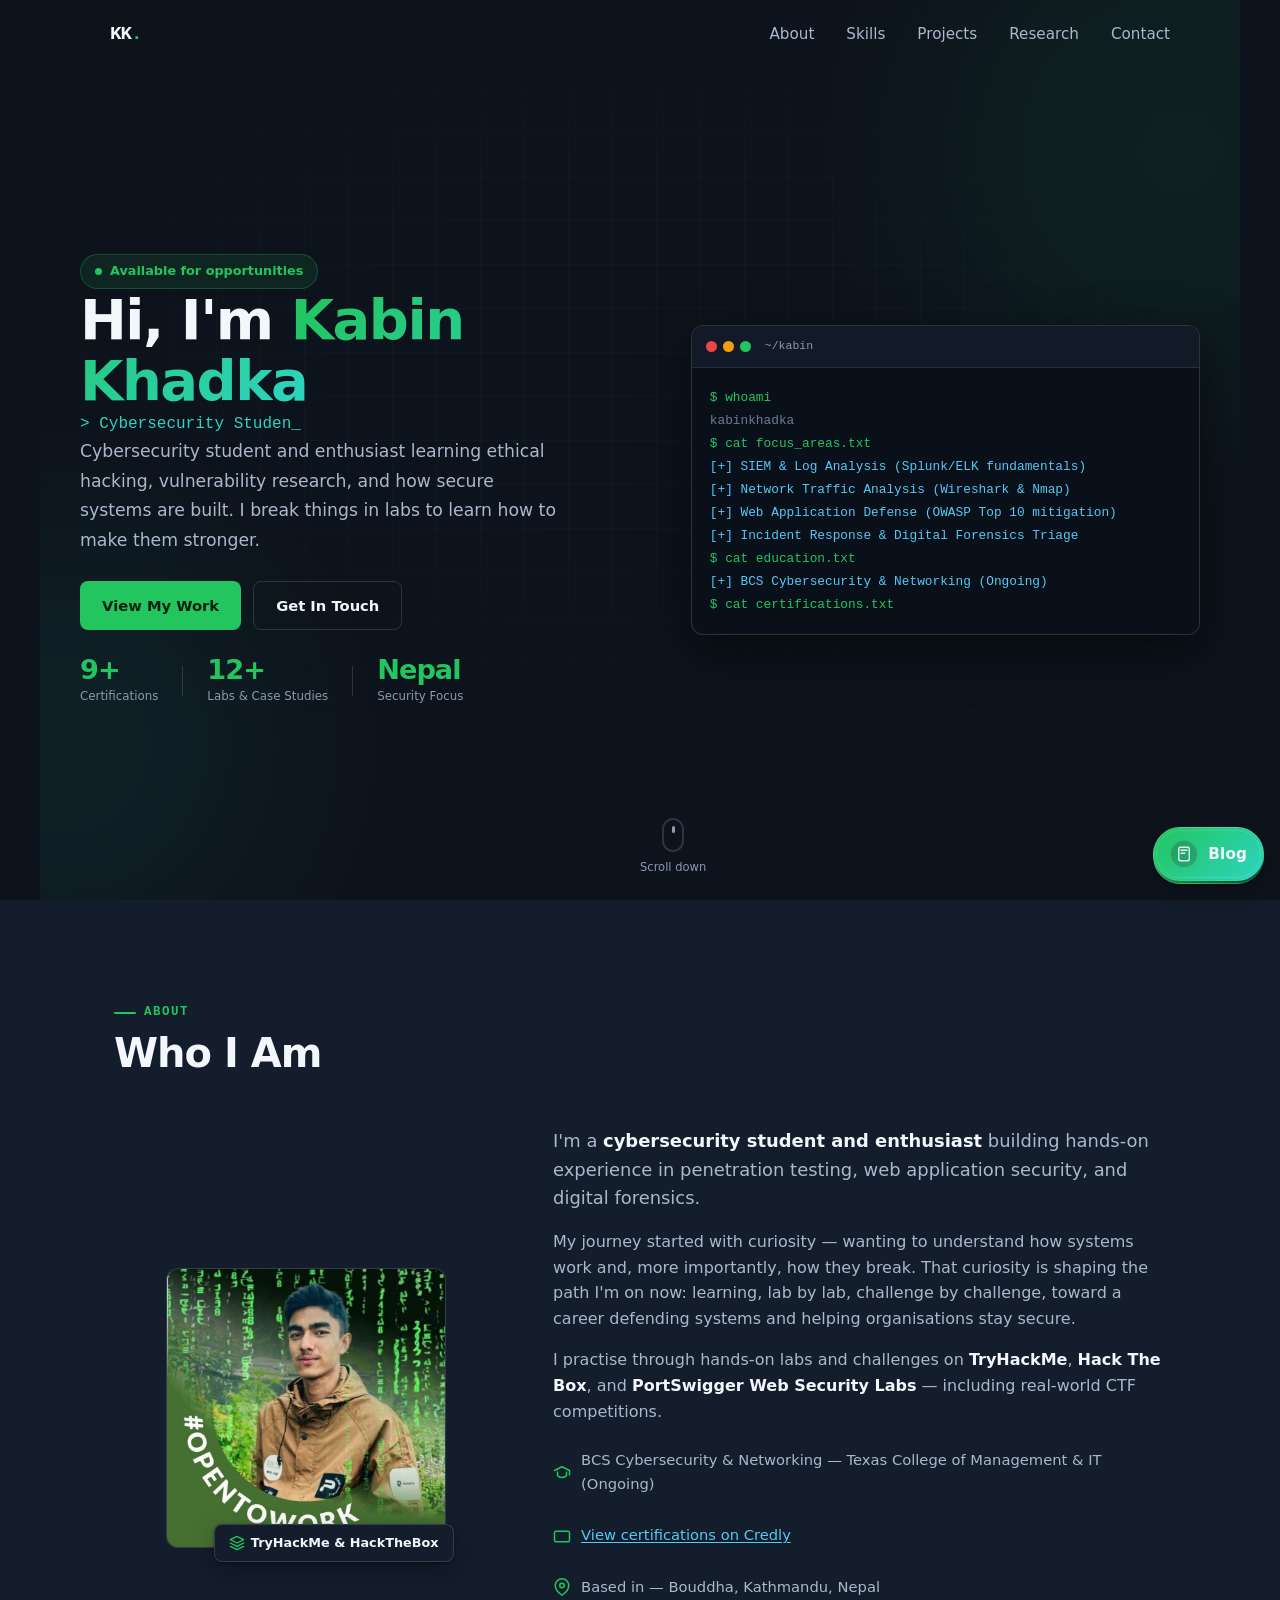
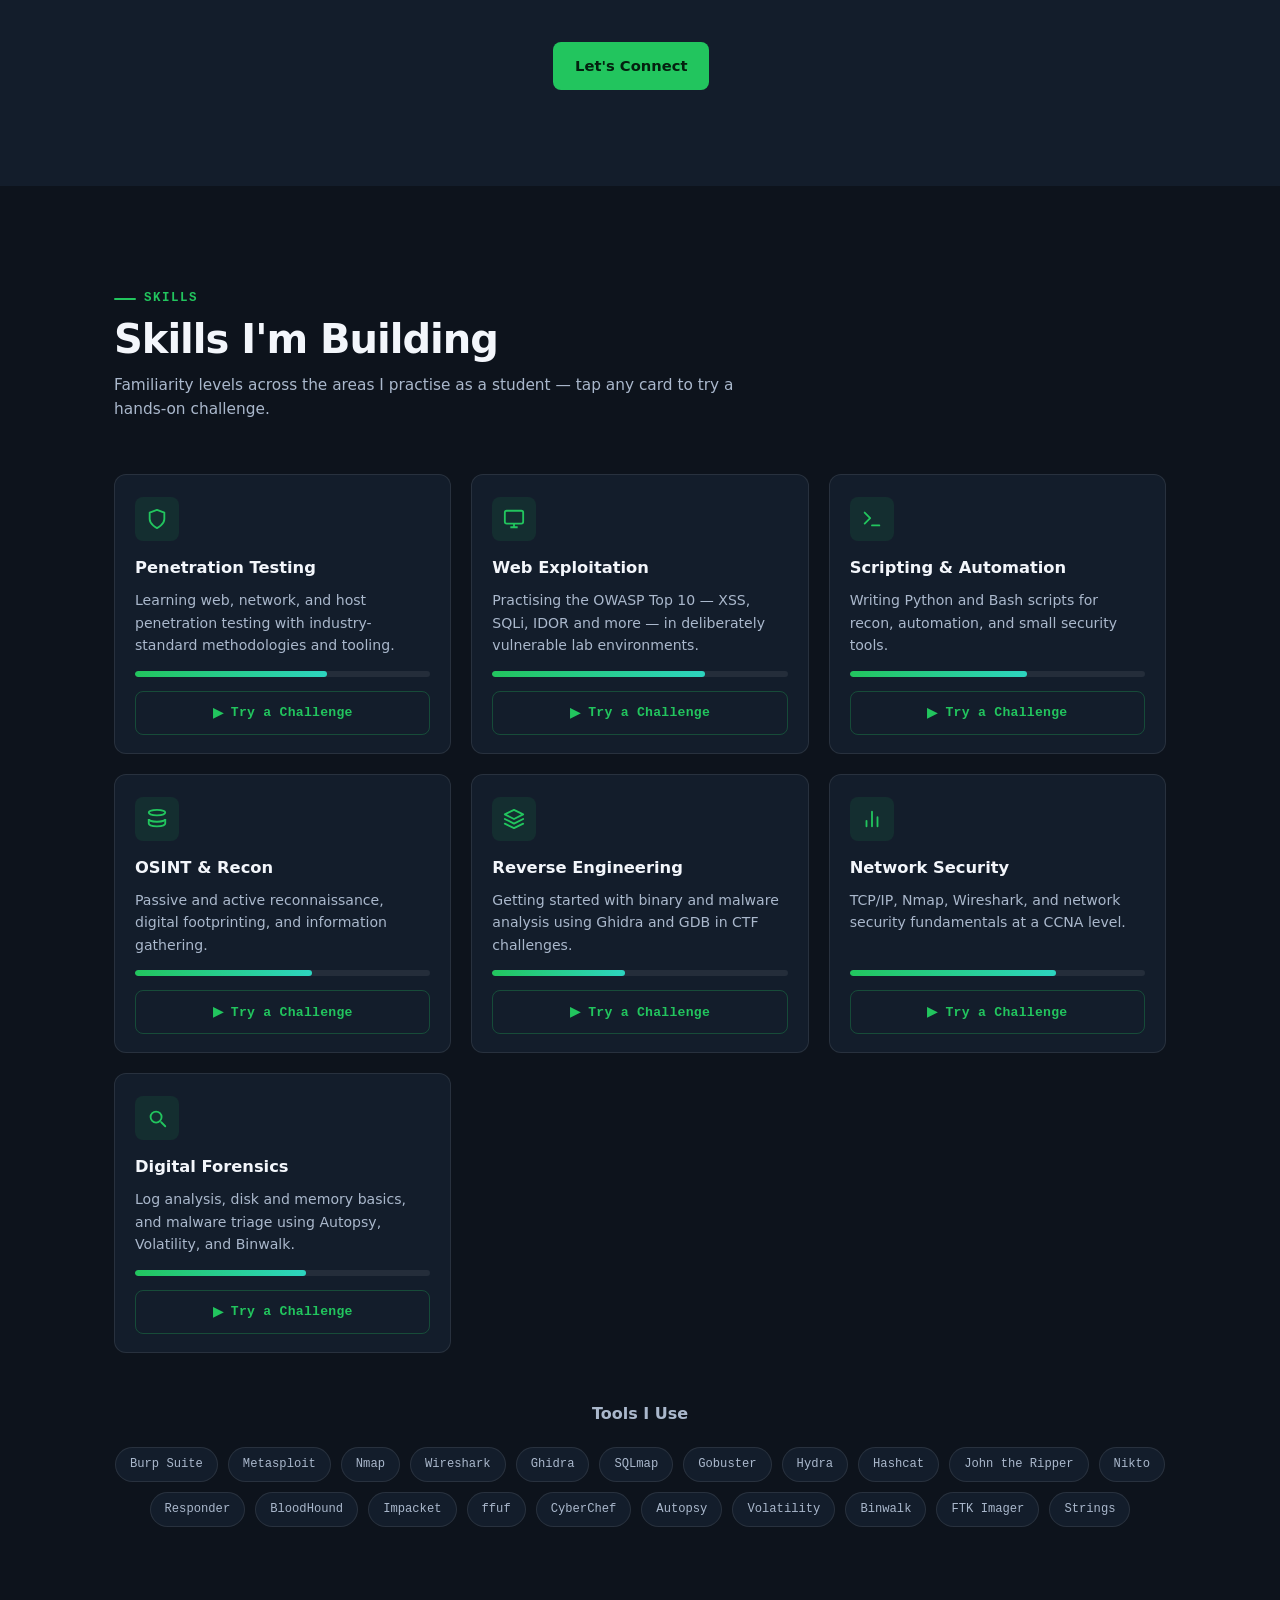
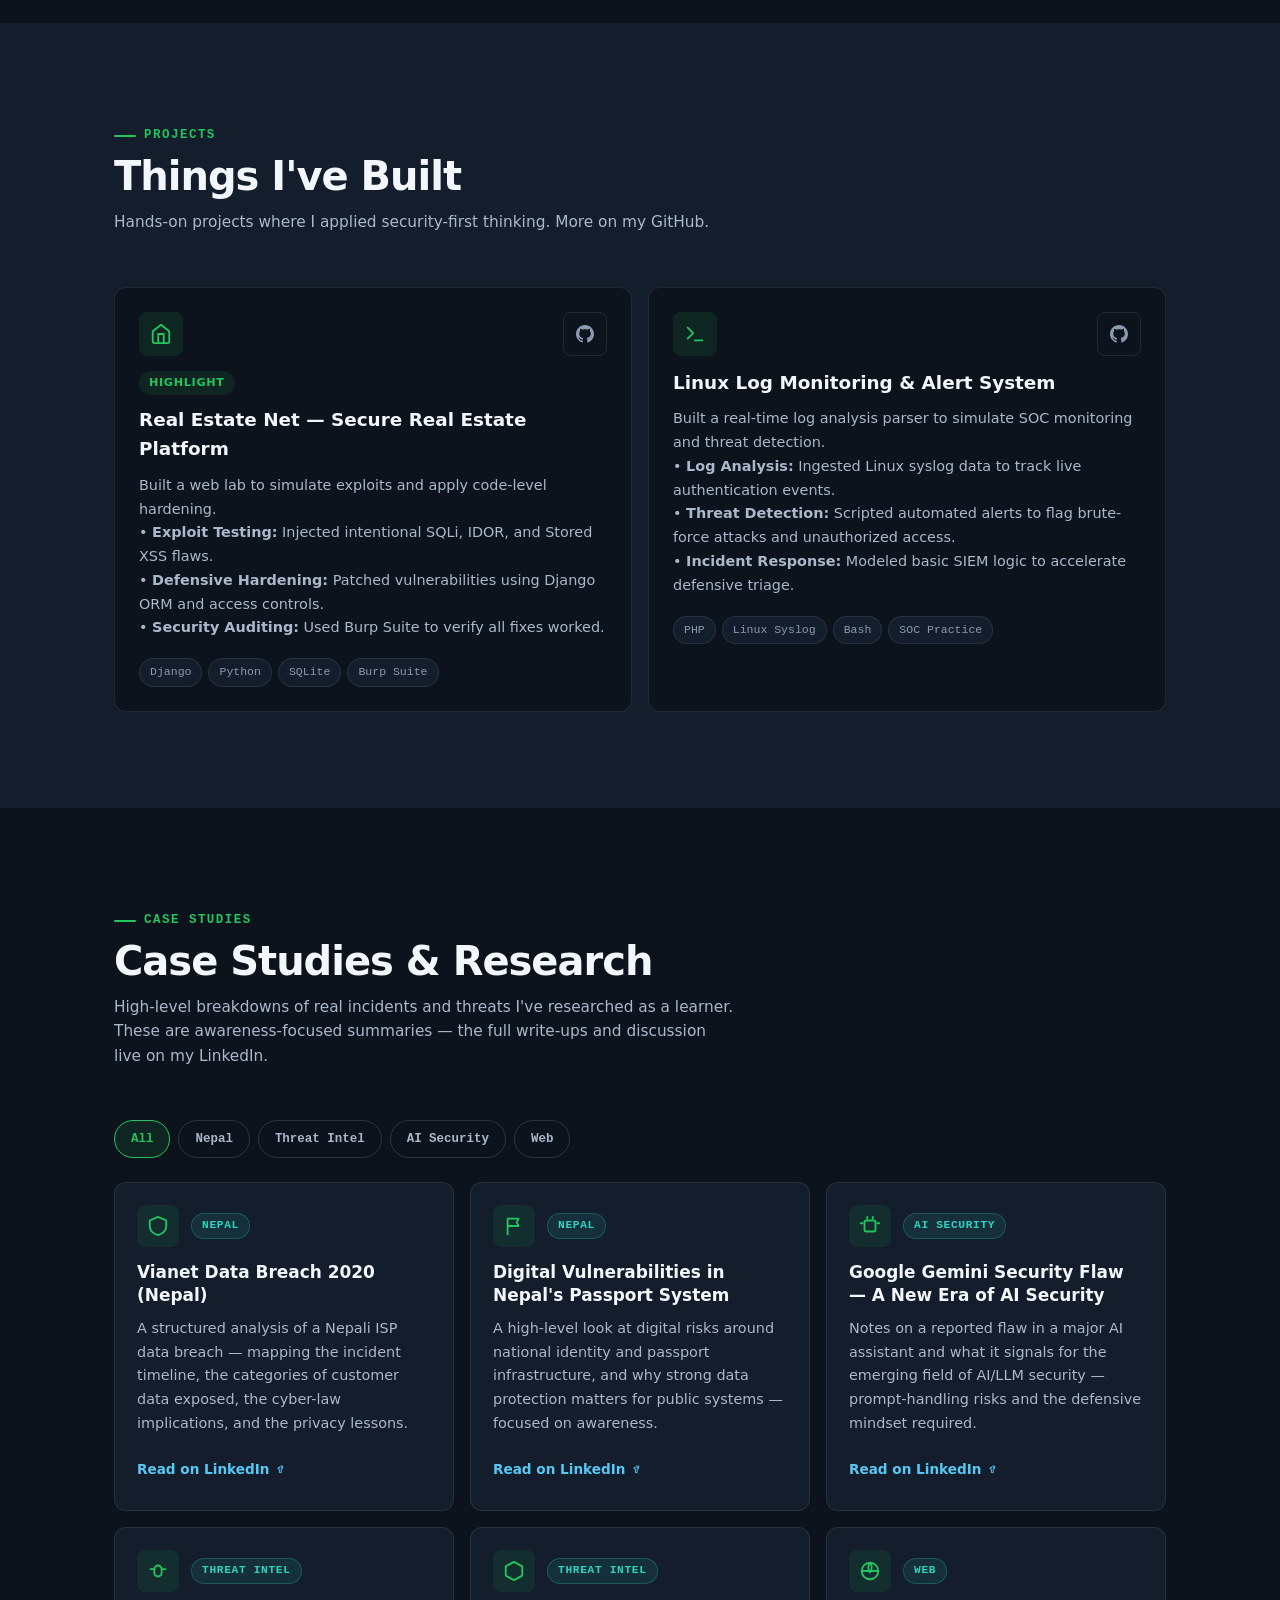
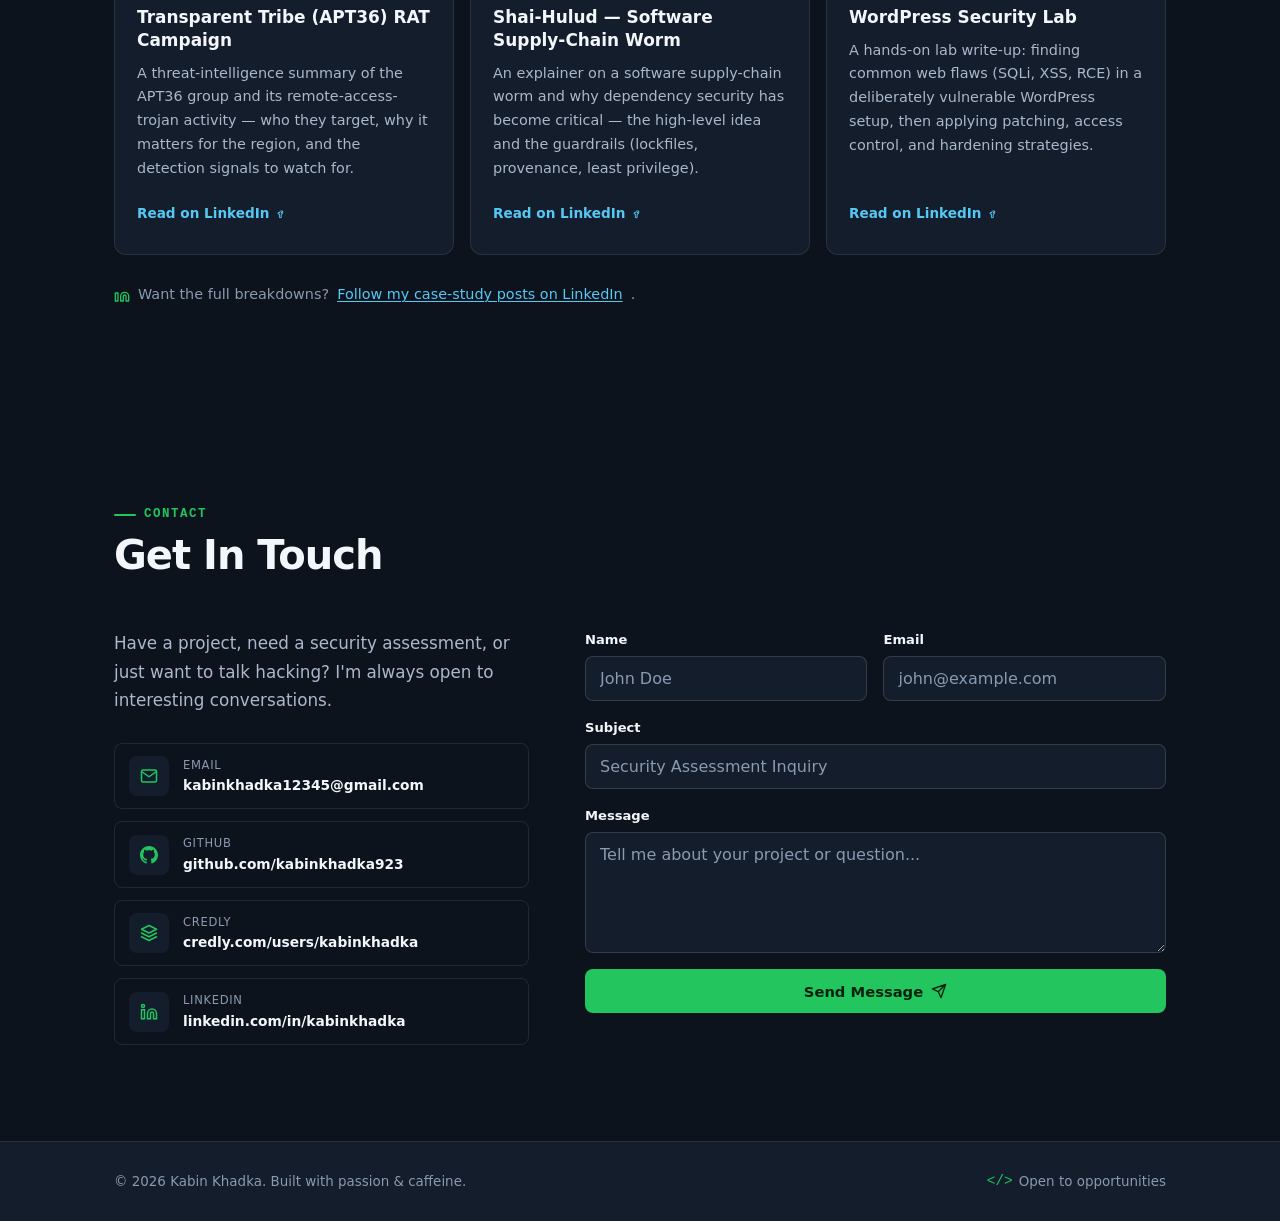
==== index.html @ d1be071e "Update index.html" ====
<!DOCTYPE html>
<html lang="en">
<head>
  <meta charset="UTF-8" />
  <meta name="viewport" content="width=device-width, initial-scale=1.0, viewport-fit=cover" />

  <!-- Search and page information -->
  <title>Kabin Khadka — Cybersecurity Enthusiast &amp; Ethical Hacking Learner | Nepal</title>
  <meta name="description" content="Kabin Khadka is a cybersecurity student and enthusiast from Kathmandu, Nepal, learning penetration testing, web exploitation, CTFs, and digital forensics through hands-on labs and case studies." />
  <meta name="keywords" content="Kabin Khadka, cybersecurity Nepal, cybersecurity student, ethical hacking learner, CTF player, web exploitation, OSINT, digital forensics, Kathmandu" />
  <meta name="author" content="Kabin Khadka" />
  <meta name="robots" content="index, follow" />
  <meta name="theme-color" content="#0d131c" />
  <meta name="color-scheme" content="dark" />
  <meta name="googlebot" content="index, follow" />
  <link rel="canonical" href="https://kabinkhadka.com.np/" />
  <link rel="preload" href="style.css" as="style" fetchpriority="high" />

  <!-- Social media preview -->
  <meta property="og:type" content="profile" />
  <meta property="og:title" content="Kabin Khadka — Cybersecurity Enthusiast &amp; Ethical Hacking Learner" />
  <meta property="og:description" content="Learning penetration testing, CTFs, web exploitation, and digital forensics through hands-on labs and case studies. Based in Kathmandu, Nepal." />
  <meta property="og:url" content="https://kabinkhadka.com.np/" />
  <meta property="og:site_name" content="Kabin Khadka Portfolio" />
  <meta property="og:locale" content="en_US" />
  <meta property="og:image" content="https://kabinkhadka.com.np/kabin-profile.jpg" />
  <meta name="twitter:card" content="summary_large_image" />
  <meta name="twitter:title" content="Kabin Khadka — Cybersecurity Enthusiast & Ethical Hacking Learner" />
  <meta name="twitter:description" content="Cybersecurity student and enthusiast from Nepal sharing hands-on notes, research, and security projects." />
  <meta name="twitter:image" content="https://kabinkhadka.com.np/kabin-profile.jpg" />

  <!-- Browser icon -->
  <link rel="icon" href="data:image/svg+xml,%3Csvg xmlns='http://www.w3.org/2000/svg' viewBox='0 0 32 32'%3E%3Crect width='32' height='32' rx='7' fill='%230d131c'/%3E%3Ctext x='16' y='22' font-family='monospace' font-size='20' font-weight='bold' fill='%2322c55e' text-anchor='middle'%3EKK%3C/text%3E%3C/svg%3E" type="image/svg+xml" />

  <link rel="stylesheet" href="style.css" />

  <!-- Information for search engines -->
  <script type="application/ld+json">
  {
    "@context": "https://schema.org",
    "@type": "ProfilePage",
    "mainEntity": {
      "@type": "Person",
      "name": "Kabin Khadka",
      "jobTitle": "Cybersecurity Student & Enthusiast",
      "description": "Cybersecurity student learning penetration testing, web exploitation, CTFs, and digital forensics through hands-on labs and case studies.",
      "url": "https://kabinkhadka.com.np/",
      "email": "mailto:kabinkhadka12345@gmail.com",
      "address": {
        "@type": "PostalAddress",
        "addressLocality": "Kathmandu",
        "addressCountry": "Nepal"
      },
      "knowsAbout": [
        "Penetration Testing",
        "Web Exploitation",
        "Network Security",
        "Reverse Engineering",
        "Digital Forensics",
        "OSINT"
      ],
      "sameAs": [
        "https://github.com/kabinkhadka923",
        "https://www.linkedin.com/in/kabinkhadka/",
        "https://www.credly.com/users/kabinkhadka"
      ]
    }
  }
  </script>
</head>
<body>

  <!-- Accessibility shortcut -->
  <a href="#main" class="skip-link">Skip to main content</a>

<a href="https://blog.kabinkhadka.com.np/"
   target="_blank"
   rel="noopener noreferrer"
   class="floating-blog-btn"
   aria-label="Open blog page">

    <span class="shadow" aria-hidden="true"></span>

    <span class="edge" aria-hidden="true"></span>

    <span class="front">
        <span class="floating-blog-icon" aria-hidden="true">
            <svg viewBox="0 0 24 24" fill="none">
                <path
                    d="M7 3h10a2 2 0 012 2v14a2 2 0 01-2 2H7a2 2 0 01-2-2V5a2 2 0 012-2z"
                    stroke="currentColor"
                    stroke-width="1.8"
                    stroke-linecap="round"
                    stroke-linejoin="round"/>
                <path
                    d="M8 7h8M8 11h5"
                    stroke="currentColor"
                    stroke-width="1.8"
                    stroke-linecap="round"/>
            </svg>
        </span>

        <span class="floating-blog-label">Blog</span>
    </span>
</a>

  <!-- Main navigation -->
  <header>
  <nav id="navbar" aria-label="Primary">
    <div class="nav-container">
      <a href="#hero" class="nav-logo">KK<span class="dot" aria-hidden="true">.</span></a>
      <ul class="nav-links">
        <li><a href="#about">About</a></li>
        <li><a href="#skills">Skills</a></li>
        <li><a href="#projects">Projects</a></li>
        <li><a href="#cases">Research</a></li>
        <li><a href="#contact">Contact</a></li>
      </ul>
      <button class="hamburger" id="hamburger" aria-label="Toggle navigation menu" aria-expanded="false" aria-controls="primary-menu">
        <span aria-hidden="true"></span><span aria-hidden="true"></span><span aria-hidden="true"></span>
      </button>
    </div>
  </nav>
  </header>

  <main id="main">

  <!-- Hero background and animation -->
  <div id="hero-wrapper">
  <canvas id="matrix-canvas" aria-hidden="true"></canvas>

  <!-- Introduction section -->
  <section id="hero" aria-labelledby="hero-title">
    <div class="hero-bg" aria-hidden="true">
      <div class="grid-overlay"></div>
      <div class="blob blob-1"></div>
      <div class="blob blob-2"></div>
    </div>
    <div class="hero-content">
      <p class="hero-badge">
        <span class="badge-dot" aria-hidden="true"></span>
        Available for opportunities
      </p>
      <h1 class="hero-title" id="hero-title">
        Hi, I'm <span class="gradient-text">Kabin Khadka</span>
      </h1>
      <p class="hero-subtitle typewriter" id="typewriter" aria-hidden="true"></p>
      <p class="sr-only">Cybersecurity learner, CTF player, ethical hacking student, security enthusiast, and lifelong learner.</p>
      <p class="hero-desc">
        Cybersecurity student and enthusiast learning ethical hacking, vulnerability research, and how secure systems are built. I break things in labs to learn how to make them stronger.
      </p><br>
      <div class="hero-actions">
        <a href="#projects" class="btn btn-primary">View My Work</a>
        <a href="#contact" class="btn btn-outline">Get In Touch</a>
      </div><br>
      <div class="hero-stats">
        <div class="stat">
          <span class="stat-num">9+</span>
          <span class="stat-label">Certifications</span>
        </div>
        <div class="stat-divider" aria-hidden="true"></div>
        <div class="stat">
          <span class="stat-num">12+</span>
          <span class="stat-label">Labs &amp; Case Studies</span>
        </div>
        <div class="stat-divider" aria-hidden="true"></div>
        <div class="stat">
          <span class="stat-num">Nepal</span>
          <span class="stat-label">Security Focus</span>
        </div>
      </div>
    </div>
    <div class="hero-visual">
      <div class="terminal-card" aria-hidden="true">
        <div class="terminal-header">
          <span class="t-dot red"></span>
          <span class="t-dot yellow"></span>
          <span class="t-dot green"></span>
          <span class="t-title">~/kabin</span>
        </div>
        <div class="terminal-body" id="terminalBody"></div>
      </div>
    </div>
    <a href="#about" class="scroll-indicator" aria-label="Scroll down to About section">
      <span class="scroll-mouse" aria-hidden="true">
        <span class="scroll-wheel"></span>
      </span>
      <span>Scroll down</span>
    </a>
  </section>
  </div>

  <!-- About section -->
  <section id="about" aria-labelledby="about-title">
    <div class="container">
      <div class="section-header">
        <span class="section-tag">About</span>
        <h2 class="section-title" id="about-title">Who I Am</h2>
      </div>
      <div class="about-grid">
        <div class="about-img-wrap">
          <img src="kabin-profile.jpg" alt="Kabin Khadka - Cybersecurity Enthusiast from Nepal" class="about-img-placeholder" loading="lazy" decoding="async" width="640" height="640" />
          <p class="about-img-badge">
            <svg width="16" height="16" viewBox="0 0 24 24" fill="none" aria-hidden="true"><path d="M12 2L2 7l10 5 10-5-10-5zM2 17l10 5 10-5M2 12l10 5 10-5" stroke="#22c55e" stroke-width="2" stroke-linecap="round" stroke-linejoin="round"/></svg>
            TryHackMe &amp; HackTheBox
          </p>
        </div>
        <div class="about-text">
          <p class="about-lead">I'm a <strong>cybersecurity student and enthusiast</strong> building hands-on experience in penetration testing, web application security, and digital forensics.</p>
          <p>My journey started with curiosity — wanting to understand how systems work and, more importantly, how they break. That curiosity is shaping the path I'm on now: learning, lab by lab, challenge by challenge, toward a career defending systems and helping organisations stay secure.</p>
          <p>I practise through hands-on labs and challenges on <strong>TryHackMe</strong>, <strong>Hack The Box</strong>, and <strong>PortSwigger Web Security Labs</strong> — including real-world CTF competitions.</p>
          <div class="about-highlights">
            <p class="highlight-item">
              <svg width="18" height="18" viewBox="0 0 24 24" fill="none" aria-hidden="true"><path d="M22 10v6M2 10l10-5 10 5M6 12v5c3 3 9 3 12 0v-5" stroke="#22c55e" stroke-width="2" stroke-linecap="round" stroke-linejoin="round"/></svg>
              BCS Cybersecurity &amp; Networking — Texas College of Management &amp; IT (Ongoing)
            </p>
            <p class="highlight-item">
              <svg width="18" height="18" viewBox="0 0 24 24" fill="none" aria-hidden="true"><path d="M20 7H4a2 2 0 00-2 2v10a2 2 0 002 2h16a2 2 0 002-2V9a2 2 0 00-2-2z" stroke="#22c55e" stroke-width="2" stroke-linecap="round" stroke-linejoin="round"/></svg>
              <a href="https://www.credly.com/users/kabinkhadka" target="_blank" rel="noopener" class="inline-link">View certifications on Credly</a>
            </p>
            <p class="highlight-item">
              <svg width="18" height="18" viewBox="0 0 24 24" fill="none" aria-hidden="true"><path d="M21 10c0 7-9 13-9 13s-9-6-9-13a9 9 0 0118 0z" stroke="#22c55e" stroke-width="2"/><circle cx="12" cy="10" r="3" stroke="#22c55e" stroke-width="2"/></svg>
              Based in — Bouddha, Kathmandu, Nepal
            </p>
          </div>
          <a href="#contact" class="btn btn-primary">Let's Connect</a>
        </div>
      </div>
    </div>
  </section>

  <!-- Skills section -->
  <section id="skills" aria-labelledby="skills-title">
    <div class="container">
      <div class="section-header">
        <span class="section-tag">Skills</span>
        <h2 class="section-title" id="skills-title">Skills I'm Building</h2>
        <p class="section-sub">Familiarity levels across the areas I practise as a student — tap any card to try a hands-on challenge.</p>
      </div>
      <div class="skills-grid">

        <article class="skill-card" data-delay="0">
          <div class="skill-icon" aria-hidden="true">
            <svg viewBox="0 0 24 24" fill="none"><path d="M12 22s8-4 8-10V5l-8-3-8 3v7c0 6 8 10 8 10z" stroke="currentColor" stroke-width="2" stroke-linejoin="round"/></svg>
          </div>
          <h3>Penetration Testing</h3>
          <p>Learning web, network, and host penetration testing with industry-standard methodologies and tooling.</p>
          <div class="skill-bar" role="meter" aria-label="Penetration Testing familiarity" aria-valuenow="65" aria-valuemin="0" aria-valuemax="100"><div class="skill-fill" data-width="65"></div></div>
          <button class="game-btn" data-game="pentest"><span aria-hidden="true">▶</span> Try a Challenge</button>
        </article>

        <article class="skill-card" data-delay="100">
          <div class="skill-icon" aria-hidden="true">
            <svg viewBox="0 0 24 24" fill="none"><rect x="2" y="3" width="20" height="14" rx="2" stroke="currentColor" stroke-width="2"/><path d="M8 21h8M12 17v4" stroke="currentColor" stroke-width="2"/></svg>
          </div>
          <h3>Web Exploitation</h3>
          <p>Practising the OWASP Top 10 — XSS, SQLi, IDOR and more — in deliberately vulnerable lab environments.</p>
          <div class="skill-bar" role="meter" aria-label="Web Exploitation familiarity" aria-valuenow="72" aria-valuemin="0" aria-valuemax="100"><div class="skill-fill" data-width="72"></div></div>
          <button class="game-btn" data-game="webex"><span aria-hidden="true">▶</span> Try a Challenge</button>
        </article>

        <article class="skill-card" data-delay="200">
          <div class="skill-icon" aria-hidden="true">
            <svg viewBox="0 0 24 24" fill="none"><path d="M4 17l6-6-6-6M12 19h8" stroke="currentColor" stroke-width="2" stroke-linecap="round" stroke-linejoin="round"/></svg>
          </div>
          <h3>Scripting &amp; Automation</h3>
          <p>Writing Python and Bash scripts for recon, automation, and small security tools.</p>
          <div class="skill-bar" role="meter" aria-label="Scripting and Automation familiarity" aria-valuenow="60" aria-valuemin="0" aria-valuemax="100"><div class="skill-fill" data-width="60"></div></div>
          <button class="game-btn" data-game="scripting"><span aria-hidden="true">▶</span> Try a Challenge</button>
        </article>

        <article class="skill-card" data-delay="300">
          <div class="skill-icon" aria-hidden="true">
            <svg viewBox="0 0 24 24" fill="none"><ellipse cx="12" cy="5" rx="9" ry="3" stroke="currentColor" stroke-width="2"/><path d="M21 12c0 1.66-4 3-9 3s-9-1.34-9-3" stroke="currentColor" stroke-width="2"/><path d="M3 12v5c0 1.66 4 3 9 3s9-1.34 9-3v-5" stroke="currentColor" stroke-width="2"/></svg>
          </div>
          <h3>OSINT &amp; Recon</h3>
          <p>Passive and active reconnaissance, digital footprinting, and information gathering.</p>
          <div class="skill-bar" role="meter" aria-label="OSINT and Recon familiarity" aria-valuenow="60" aria-valuemin="0" aria-valuemax="100"><div class="skill-fill" data-width="60"></div></div>
          <button class="game-btn" data-game="osint"><span aria-hidden="true">▶</span> Try a Challenge</button>
        </article>

        <article class="skill-card" data-delay="400">
          <div class="skill-icon" aria-hidden="true">
            <svg viewBox="0 0 24 24" fill="none"><path d="M12 2L2 7l10 5 10-5-10-5zM2 17l10 5 10-5M2 12l10 5 10-5" stroke="currentColor" stroke-width="2" stroke-linecap="round" stroke-linejoin="round"/></svg>
          </div>
          <h3>Reverse Engineering</h3>
          <p>Getting started with binary and malware analysis using Ghidra and GDB in CTF challenges.</p>
          <div class="skill-bar" role="meter" aria-label="Reverse Engineering familiarity" aria-valuenow="45" aria-valuemin="0" aria-valuemax="100"><div class="skill-fill" data-width="45"></div></div>
          <button class="game-btn" data-game="reveng"><span aria-hidden="true">▶</span> Try a Challenge</button>
        </article>

        <article class="skill-card" data-delay="500">
          <div class="skill-icon" aria-hidden="true">
            <svg viewBox="0 0 24 24" fill="none"><path d="M18 20V10M12 20V4M6 20v-6" stroke="currentColor" stroke-width="2" stroke-linecap="round" stroke-linejoin="round"/></svg>
          </div>
          <h3>Network Security</h3>
          <p>TCP/IP, Nmap, Wireshark, and network security fundamentals at a CCNA level.</p>
          <div class="skill-bar" role="meter" aria-label="Network Security familiarity" aria-valuenow="70" aria-valuemin="0" aria-valuemax="100"><div class="skill-fill" data-width="70"></div></div>
          <button class="game-btn" data-game="netsec"><span aria-hidden="true">▶</span> Try a Challenge</button>
        </article>

        <article class="skill-card" data-delay="600">
          <div class="skill-icon" aria-hidden="true">
            <svg viewBox="0 0 24 24" fill="none"><path d="M21 21l-4.35-4.35M17 11A6 6 0 115 11a6 6 0 0112 0z" stroke="currentColor" stroke-width="2" stroke-linecap="round" stroke-linejoin="round"/></svg>
          </div>
          <h3>Digital Forensics</h3>
          <p>Log analysis, disk and memory basics, and malware triage using Autopsy, Volatility, and Binwalk.</p>
          <div class="skill-bar" role="meter" aria-label="Digital Forensics familiarity" aria-valuenow="58" aria-valuemin="0" aria-valuemax="100"><div class="skill-fill" data-width="58"></div></div>
          <button class="game-btn" data-game="forensics"><span aria-hidden="true">▶</span> Try a Challenge</button>
        </article>

      </div>

      <div class="tools-section">
        <h3 class="tools-title">Tools I Use</h3>
        <ul class="tools-grid">
          <li class="tool-tag"><a href="https://github.com/PortSwigger" target="_blank" rel="noopener noreferrer">Burp Suite</a></li>
          <li class="tool-tag"><a href="https://github.com/rapid7/metasploit-framework" target="_blank" rel="noopener noreferrer">Metasploit</a></li>
          <li class="tool-tag"><a href="https://github.com/nmap/nmap" target="_blank" rel="noopener noreferrer">Nmap</a></li>
          <li class="tool-tag"><a href="https://github.com/wireshark/wireshark" target="_blank" rel="noopener noreferrer">Wireshark</a></li>
          <li class="tool-tag"><a href="https://github.com/NationalSecurityAgency/ghidra" target="_blank" rel="noopener noreferrer">Ghidra</a></li>
          <li class="tool-tag"><a href="https://github.com/sqlmapproject/sqlmap" target="_blank" rel="noopener noreferrer">SQLmap</a></li>
          <li class="tool-tag"><a href="https://github.com/OJ/gobuster" target="_blank" rel="noopener noreferrer">Gobuster</a></li>
          <li class="tool-tag"><a href="https://github.com/vanhauser-thc/thc-hydra" target="_blank" rel="noopener noreferrer">Hydra</a></li>
          <li class="tool-tag"><a href="https://github.com/hashcat/hashcat" target="_blank" rel="noopener noreferrer">Hashcat</a></li>
          <li class="tool-tag"><a href="https://github.com/openwall/john" target="_blank" rel="noopener noreferrer">John the Ripper</a></li>
          <li class="tool-tag"><a href="https://github.com/sullo/nikto" target="_blank" rel="noopener noreferrer">Nikto</a></li>
          <li class="tool-tag"><a href="https://github.com/lgandx/Responder" target="_blank" rel="noopener noreferrer">Responder</a></li>
          <li class="tool-tag"><a href="https://github.com/SpecterOps/BloodHound" target="_blank" rel="noopener noreferrer">BloodHound</a></li>
          <li class="tool-tag"><a href="https://github.com/fortra/impacket" target="_blank" rel="noopener noreferrer">Impacket</a></li>
          <li class="tool-tag"><a href="https://github.com/ffuf/ffuf" target="_blank" rel="noopener noreferrer">ffuf</a></li>
          <li class="tool-tag"><a href="https://github.com/gchq/CyberChef" target="_blank" rel="noopener noreferrer">CyberChef</a></li>
          <li class="tool-tag"><a href="https://github.com/sleuthkit/autopsy" target="_blank" rel="noopener noreferrer">Autopsy</a></li>
          <li class="tool-tag"><a href="https://github.com/volatilityfoundation/volatility3" target="_blank" rel="noopener noreferrer">Volatility</a></li>
          <li class="tool-tag"><a href="https://github.com/ReFirmLabs/binwalk" target="_blank" rel="noopener noreferrer">Binwalk</a></li>
          <li class="tool-tag"><a href="https://exterro.com/ftk-product-downloads" target="_blank" rel="noopener noreferrer">FTK Imager</a></li>
          <li class="tool-tag"><a href="https://sourceware.org/binutils/" target="_blank" rel="noopener noreferrer">Strings</a></li>
        </ul>
      </div>

    </div>
  </section>

  <!-- Projects section -->
  <section id="projects" aria-labelledby="projects-title">
    <div class="container">
      <div class="section-header">
        <span class="section-tag">Projects</span>
        <h2 class="section-title" id="projects-title">Things I've Built</h2>
        <p class="section-sub">Hands-on projects where I applied security-first thinking. More on my GitHub.</p>
      </div>
      <div class="projects-grid">

        <article class="project-card">
          <div class="project-top">
            <div class="project-icon" aria-hidden="true">
              <svg viewBox="0 0 24 24" fill="none"><path d="M3 9l9-7 9 7v11a2 2 0 01-2 2H5a2 2 0 01-2-2z" stroke="currentColor" stroke-width="2" stroke-linejoin="round"/><path d="M9 22V12h6v10" stroke="currentColor" stroke-width="2"/></svg>
            </div>
            <div class="project-links">
              <a href="https://github.com/kabinkhadka923" class="icon-link" target="_blank" rel="noopener" aria-label="Real Estate Net on GitHub"><svg viewBox="0 0 24 24" fill="currentColor" aria-hidden="true"><path d="M12 0c-6.626 0-12 5.373-12 12 0 5.302 3.438 9.8 8.207 11.387.599.111.793-.261.793-.577v-2.234c-3.338.726-4.033-1.416-4.033-1.416-.546-1.387-1.333-1.756-1.333-1.756-1.089-.745.083-.729.083-.729 1.205.084 1.839 1.237 1.839 1.237 1.07 1.834 2.807 1.304 3.492.997.107-.775.418-1.305.762-1.604-2.665-.305-5.467-1.334-5.467-5.931 0-1.311.469-2.381 1.236-3.221-.124-.303-.535-1.524.117-3.176 0 0 1.008-.322 3.301 1.23.957-.266 1.983-.399 3.003-.404 1.02.005 2.047.138 3.006.404 2.291-1.552 3.297-1.23 3.297-1.23.653 1.653.242 2.874.118 3.176.77.84 1.235 1.911 1.235 3.221 0 4.609-2.807 5.624-5.479 5.921.43.372.823 1.102.823 2.222v 3.293c0 .319.192.694.801.576C20.566 21.797 24 17.3 24 12c0-6.627-5.373-12-12-12z"/></svg></a>
            </div>
          </div>
          <span class="project-badge">Highlight</span>
          <h3 class="project-title">Real Estate Net — Secure Real Estate Platform</h3>
         <p class="project-desc">
        Built a web lab to simulate exploits and apply code-level hardening.<br>
        • <strong>Exploit Testing:</strong> Injected intentional SQLi, IDOR, and Stored XSS flaws.<br>
        • <strong>Defensive Hardening:</strong> Patched vulnerabilities using Django ORM and access controls.<br>
        • <strong>Security Auditing:</strong> Used Burp Suite to verify all fixes worked.
        </p>

          <ul class="project-tags">
            <li>Django</li><li>Python</li><li>SQLite</li><li>Burp Suite</li>
          </ul>
        </article>

        <article class="project-card">
          <div class="project-top">
            <div class="project-icon" aria-hidden="true">
              <svg viewBox="0 0 24 24" fill="none"><path d="M4 17l6-6-6-6M12 19h8" stroke="currentColor" stroke-width="2" stroke-linecap="round" stroke-linejoin="round"/></svg>
            </div>
            <div class="project-links">
              <a href="https://github.com/kabinkhadka923" class="icon-link" target="_blank" rel="noopener" aria-label="Linux Log Monitoring and Alert System on GitHub"><svg viewBox="0 0 24 24" fill="currentColor" aria-hidden="true"><path d="M12 0c-6.626 0-12 5.373-12 12 0 5.302 3.438 9.8 8.207 11.387.599.111.793-.261.793-.577v-2.234c-3.338.726-4.033-1.416-4.033-1.416-.546-1.387-1.333-1.756-1.333-1.756-1.089-.745.083-.729.083-.729 1.205.084 1.839 1.237 1.839 1.237 1.07 1.834 2.807 1.304 3.492.997.107-.775.418-1.305.762-1.604-2.665-.305-5.467-1.334-5.467-5.931 0-1.311.469-2.381 1.236-3.221-.124-.303-.535-1.524.117-3.176 0 0 1.008-.322 3.301 1.23.957-.266 1.983-.399 3.003-.404 1.02.005 2.047.138 3.006.404 2.291-1.552 3.297-1.23 3.297-1.23.653 1.653.242 2.874.118 3.176.77.84 1.235 1.911 1.235 3.221 0 4.609-2.807 5.624-5.479 5.921.43.372.823 1.102.823 2.222v 3.293c0 .319.192.694.801.576C20.566 21.797 24 17.3 24 12c0-6.627-5.373-12-12-12z"/></svg></a>
            </div>
          </div>
          <h3 class="project-title">Linux Log Monitoring &amp; Alert System</h3>
           <p class="project-desc">
            Built a real-time log analysis parser to simulate SOC monitoring and threat detection.<br>
            • <strong>Log Analysis:</strong> Ingested Linux syslog data to track live authentication events.<br>
            • <strong>Threat Detection:</strong> Scripted automated alerts to flag brute-force attacks and unauthorized access.<br>
            • <strong>Incident Response:</strong> Modeled basic SIEM logic to accelerate defensive triage.
            </p>
          <ul class="project-tags">
            <li>PHP</li><li>Linux Syslog</li><li>Bash</li><li>SOC Practice</li>
          </ul>
        </article>

      </div>
    </div>
  </section>

  <!-- Case studies section -->
  <section id="cases" aria-labelledby="cases-title">
    <div class="container">
      <div class="section-header">
        <span class="section-tag">Case Studies</span>
        <h2 class="section-title" id="cases-title">Case Studies &amp; Research</h2>
        <p class="section-sub">High-level breakdowns of real incidents and threats I've researched as a learner. These are awareness-focused summaries — the full write-ups and discussion live on my LinkedIn.</p>
      </div>

      <div class="case-filters" role="group" aria-label="Filter case studies by topic">
        <button class="case-filter is-active" data-filter="all" aria-pressed="true">All</button>
        <button class="case-filter" data-filter="nepal" aria-pressed="false">Nepal</button>
        <button class="case-filter" data-filter="threat" aria-pressed="false">Threat Intel</button>
        <button class="case-filter" data-filter="ai" aria-pressed="false">AI Security</button>
        <button class="case-filter" data-filter="web" aria-pressed="false">Web</button>
      </div>

      <div class="cases-grid" id="casesGrid">
        <article class="case-card" data-cat="nepal">
          <div class="case-top">
            <span class="case-icon" aria-hidden="true"><svg viewBox="0 0 24 24" fill="none"><path d="M12 2L3 6v6c0 5 3.8 8.4 9 10 5.2-1.6 9-5 9-10V6l-9-4z" stroke="currentColor" stroke-width="2" stroke-linecap="round" stroke-linejoin="round"/></svg></span>
            <span class="case-cat">Nepal</span>
          </div>
          <h3 class="case-title">Vianet Data Breach 2020 (Nepal)</h3>
          <p class="case-desc">A structured analysis of a Nepali ISP data breach — mapping the incident timeline, the categories of customer data exposed, the cyber-law implications, and the privacy lessons.</p>
          <a class="case-link" href="https://www.linkedin.com/in/kabinkhadka/" target="_blank" rel="noopener">Read on LinkedIn <svg viewBox="0 0 24 24" fill="none" aria-hidden="true"><path d="M7 17v-6h-2v-2h2V9.5C7 7.56 8.126 6.5 10.01 6.5h2.47v2h-1.537c-.94 0-1.024.437-1.024 1.08V9h2.05l-.267 2h-1.783v6z" stroke="currentColor" stroke-width="1.5"/></svg></a>
        </article>

        <article class="case-card" data-cat="nepal">
          <div class="case-top">
            <span class="case-icon" aria-hidden="true"><svg viewBox="0 0 24 24" fill="none"><path d="M5 21V4M5 4h12l-2 4 2 4H5" stroke="currentColor" stroke-width="2" stroke-linecap="round" stroke-linejoin="round"/></svg></span>
            <span class="case-cat">Nepal</span>
          </div>
          <h3 class="case-title">Digital Vulnerabilities in Nepal's Passport System</h3>
          <p class="case-desc">A high-level look at digital risks around national identity and passport infrastructure, and why strong data protection matters for public systems — focused on awareness.</p>
          <a class="case-link" href="https://www.linkedin.com/in/kabinkhadka/" target="_blank" rel="noopener">Read on LinkedIn <svg viewBox="0 0 24 24" fill="none" aria-hidden="true"><path d="M7 17v-6h-2v-2h2V9.5C7 7.56 8.126 6.5 10.01 6.5h2.47v2h-1.537c-.94 0-1.024.437-1.024 1.08V9h2.05l-.267 2h-1.783v6z" stroke="currentColor" stroke-width="1.5"/></svg></a>
        </article>

        <article class="case-card" data-cat="ai">
          <div class="case-top">
            <span class="case-icon" aria-hidden="true"><svg viewBox="0 0 24 24" fill="none"><rect x="6" y="6" width="12" height="12" rx="2" stroke="currentColor" stroke-width="2"/><path d="M9 2v2M15 2v2M2 9h2M20 9h2" stroke="currentColor" stroke-width="2" stroke-linecap="round"/></svg></span>
            <span class="case-cat">AI Security</span>
          </div>
          <h3 class="case-title">Google Gemini Security Flaw — A New Era of AI Security</h3>
          <p class="case-desc">Notes on a reported flaw in a major AI assistant and what it signals for the emerging field of AI/LLM security — prompt-handling risks and the defensive mindset required.</p>
          <a class="case-link" href="https://www.linkedin.com/in/kabinkhadka/" target="_blank" rel="noopener">Read on LinkedIn <svg viewBox="0 0 24 24" fill="none" aria-hidden="true"><path d="M7 17v-6h-2v-2h2V9.5C7 7.56 8.126 6.5 10.01 6.5h2.47v2h-1.537c-.94 0-1.024.437-1.024 1.08V9h2.05l-.267 2h-1.783v6z" stroke="currentColor" stroke-width="1.5"/></svg></a>
        </article>

        <article class="case-card" data-cat="threat">
          <div class="case-top">
            <span class="case-icon" aria-hidden="true"><svg viewBox="0 0 24 24" fill="none"><rect x="8" y="6" width="8" height="12" rx="4" stroke="currentColor" stroke-width="2"/><path d="M8 10H4M16 10h4" stroke="currentColor" stroke-width="2" stroke-linecap="round"/></svg></span>
            <span class="case-cat">Threat Intel</span>
          </div>
          <h3 class="case-title">Transparent Tribe (APT36) RAT Campaign</h3>
          <p class="case-desc">A threat-intelligence summary of the APT36 group and its remote-access-trojan activity — who they target, why it matters for the region, and the detection signals to watch for.</p>
          <a class="case-link" href="https://www.linkedin.com/in/kabinkhadka/" target="_blank" rel="noopener">Read on LinkedIn <svg viewBox="0 0 24 24" fill="none" aria-hidden="true"><path d="M7 17v-6h-2v-2h2V9.5C7 7.56 8.126 6.5 10.01 6.5h2.47v2h-1.537c-.94 0-1.024.437-1.024 1.08V9h2.05l-.267 2h-1.783v6z" stroke="currentColor" stroke-width="1.5"/></svg></a>
        </article>

        <article class="case-card" data-cat="threat">
          <div class="case-top">
            <span class="case-icon" aria-hidden="true"><svg viewBox="0 0 24 24" fill="none"><path d="M12 2l9 5v10l-9 5-9-5V7l9-5z" stroke="currentColor" stroke-width="2" stroke-linejoin="round"/></svg></span>
            <span class="case-cat">Threat Intel</span>
          </div>
          <h3 class="case-title">Shai-Hulud — Software Supply-Chain Worm</h3>
          <p class="case-desc">An explainer on a software supply-chain worm and why dependency security has become critical — the high-level idea and the guardrails (lockfiles, provenance, least privilege).</p>
          <a class="case-link" href="https://www.linkedin.com/in/kabinkhadka/" target="_blank" rel="noopener">Read on LinkedIn <svg viewBox="0 0 24 24" fill="none" aria-hidden="true"><path d="M7 17v-6h-2v-2h2V9.5C7 7.56 8.126 6.5 10.01 6.5h2.47v2h-1.537c-.94 0-1.024.437-1.024 1.08V9h2.05l-.267 2h-1.783v6z" stroke="currentColor" stroke-width="1.5"/></svg></a>
        </article>

        <article class="case-card" data-cat="web">
          <div class="case-top">
            <span class="case-icon" aria-hidden="true"><svg viewBox="0 0 24 24" fill="none"><circle cx="12" cy="12" r="9" stroke="currentColor" stroke-width="2"/><path d="M3 12h18M12 3c2.5 2.5 2.5 7.5 0 10.5M12 3c-2.5 2.5-2.5 7.5 0 10.5" stroke="currentColor" stroke-width="2" stroke-linecap="round"/></svg></span>
            <span class="case-cat">Web</span>
          </div>
          <h3 class="case-title">WordPress Security Lab</h3>
          <p class="case-desc">A hands-on lab write-up: finding common web flaws (SQLi, XSS, RCE) in a deliberately vulnerable WordPress setup, then applying patching, access control, and hardening strategies.</p>
          <a class="case-link" href="https://www.linkedin.com/in/kabinkhadka/" target="_blank" rel="noopener">Read on LinkedIn <svg viewBox="0 0 24 24" fill="none" aria-hidden="true"><path d="M7 17v-6h-2v-2h2V9.5C7 7.56 8.126 6.5 10.01 6.5h2.47v2h-1.537c-.94 0-1.024.437-1.024 1.08V9h2.05l-.267 2h-1.783v6z" stroke="currentColor" stroke-width="1.5"/></svg></a>
        </article>
      </div>

      <p class="cases-note">
        <svg width="16" height="16" viewBox="0 0 24 24" fill="none" aria-hidden="true"><path d="M16 8a6 6 0 016 6v7h-4v-7a2 2 0 00-2-2 2 2 0 00-2 2v7h-4v-7a6 6 0 016-6zM2 9h4v12H2z" stroke="currentColor" stroke-width="2" stroke-linecap="round" stroke-linejoin="round"/></svg>
        Want the full breakdowns? <a class="inline-link" href="https://www.linkedin.com/in/kabinkhadka/" target="_blank" rel="noopener">Follow my case-study posts on LinkedIn</a>.
      </p>
    </div>
  </section>

  <!-- Contact section -->
  <section id="contact" aria-labelledby="contact-title">
    <div class="container">
      <div class="section-header">
        <span class="section-tag">Contact</span>
        <h2 class="section-title" id="contact-title">Get In Touch</h2>
      </div>
      <div class="contact-wrapper">
        <div class="contact-info">
          <p class="contact-lead">Have a project, need a security assessment, or just want to talk hacking? I'm always open to interesting conversations.</p>
          <div class="contact-links">
            <a href="mailto:kabinkhadka12345@gmail.com" class="contact-link">
              <span class="contact-link-icon" aria-hidden="true">
                <svg viewBox="0 0 24 24" fill="none"><path d="M4 4h16c1.1 0 2 .9 2 2v12c0 1.1-.9 2-2 2H4c-1.1 0-2-.9-2-2V6c0-1.1.9-2 2-2z" stroke="currentColor" stroke-width="2"/><polyline points="22,6 12,13 2,6" stroke="currentColor" stroke-width="2" stroke-linejoin="round"/></svg>
              </span>
              <span>
                <span class="contact-link-label">Email</span>
                <span class="contact-link-value">kabinkhadka12345@gmail.com</span>
              </span>
            </a>
            <a href="https://github.com/kabinkhadka923" class="contact-link" target="_blank" rel="noopener">
              <span class="contact-link-icon" aria-hidden="true">
                <svg viewBox="0 0 24 24" fill="currentColor"><path d="M12 0c-6.626 0-12 5.373-12 12 0 5.302 3.438 9.8 8.207 11.387.599.111.793-.261.793-.577v-2.234c-3.338.726-4.033-1.416-4.033-1.416-.546-1.387-1.333-1.756-1.333-1.756-1.089-.745.083-.729.083-.729 1.205.084 1.839 1.237 1.839 1.237 1.07 1.834 2.807 1.304 3.492.997.107-.775.418-1.305.762-1.604-2.665-.305-5.467-1.334-5.467-5.931 0-1.311.469-2.381 1.236-3.221-.124-.303-.535-1.524.117-3.176 0 0 1.008-.322 3.301 1.23.957-.266 1.983-.399 3.003-.404 1.02.005 2.047.138 3.006.404 2.291-1.552 3.297-1.23 3.297-1.23.653 1.653.242 2.874.118 3.176.77.84 1.235 1.911 1.235 3.221 0 4.609-2.807 5.624-5.479 5.921.43.372.823 1.102.823 2.222v 3.293c0 .319.192.694.801.576C20.566 21.797 24 17.3 24 12c0-6.627-5.373-12-12-12z"/></svg>
              </span>
              <span>
                <span class="contact-link-label">GitHub</span>
                <span class="contact-link-value">github.com/kabinkhadka923</span>
              </span>
            </a>
            <a href="https://www.credly.com/users/kabinkhadka" class="contact-link" target="_blank" rel="noopener">
              <span class="contact-link-icon" aria-hidden="true">
                <svg viewBox="0 0 24 24" fill="none"><path d="M12 2L2 7l10 5 10-5-10-5zM2 17l10 5 10-5M2 12l10 5 10-5" stroke="currentColor" stroke-width="2" stroke-linecap="round" stroke-linejoin="round"/></svg>
              </span>
              <span>
                <span class="contact-link-label">Credly</span>
                <span class="contact-link-value">credly.com/users/kabinkhadka</span>
              </span>
            </a>
            <a href="https://www.linkedin.com/in/kabinkhadka/" class="contact-link" target="_blank" rel="noopener">
              <span class="contact-link-icon" aria-hidden="true">
                <svg viewBox="0 0 24 24" fill="none"><path d="M16 8a6 6 0 016 6v7h-4v-7a2 2 0 00-2-2 2 2 0 00-2 2v7h-4v-7a6 6 0 016-6zM2 9h4v12H2z" stroke="currentColor" stroke-width="2"/><circle cx="4" cy="4" r="2" stroke="currentColor" stroke-width="2"/></svg>
              </span>
              <span>
                <span class="contact-link-label">LinkedIn</span>
                <span class="contact-link-value">linkedin.com/in/kabinkhadka</span>
              </span>
            </a>
          </div>
        </div>

        <form class="contact-form" id="contactForm" action="https://formspree.io/f/maqrawpe" method="POST" novalidate>
          <div class="form-row">
            <div class="form-group">
              <label for="name">Name</label>
              <input type="text" id="name" name="name" autocomplete="name" placeholder="John Doe" required />
            </div>
            <div class="form-group">
              <label for="email">Email</label>
              <input type="email" id="email" name="email" autocomplete="email" placeholder="john@example.com" required />
            </div>
          </div>
          <div class="form-group">
            <label for="subject">Subject</label>
            <input type="text" id="subject" name="subject" placeholder="Security Assessment Inquiry" required />
          </div>
          <div class="form-group">
            <label for="message">Message</label>
            <textarea id="message" name="message" rows="5" placeholder="Tell me about your project or question..." required></textarea>
          </div>
          <button type="submit" class="btn btn-primary btn-full" id="submitBtn">
            <span class="btn-text">Send Message</span>
            <svg class="btn-icon" viewBox="0 0 24 24" fill="none" aria-hidden="true"><path d="M22 2L11 13M22 2L15 22l-4-9-9-4 20-7z" stroke="currentColor" stroke-width="2" stroke-linecap="round" stroke-linejoin="round"/></svg>
          </button>
          <p class="form-success" id="formSuccess" role="status" aria-live="polite">
            Message sent successfully! I'll get back to you soon.
          </p>
        </form>
      </div>
    </div>
  </section>

  </main>

  <!-- Page footer -->
  <footer>
    <div class="container footer-inner">
      <p class="footer-copy">&copy; 2026 Kabin Khadka. Built with passion &amp; caffeine.</p>
      <p class="footer-note">
        <span class="mono" aria-hidden="true">&lt;/&gt;</span> Open to opportunities
      </p>
    </div>
  </footer>

  <!-- Challenge window -->
  <div id="game-modal" role="dialog" aria-modal="true" aria-hidden="true" aria-labelledby="gm-title-el">
    <div class="gm-backdrop"></div>
    <div class="gm-panel">
      <div class="gm-header">
        <div class="gm-header-left">
          <span class="gm-icon" aria-hidden="true"></span>
          <h3 class="gm-title" id="gm-title-el"></h3>
        </div>
        <button class="gm-close" aria-label="Close challenge">✕</button>
      </div>
      <div class="gm-progress-wrap">
        <div class="gm-bar-track" aria-hidden="true"><div class="gm-bar"></div></div>
        <span class="gm-count"></span>
      </div>
      <div class="gm-body">
        <pre class="gm-scenario"></pre>
        <p class="gm-question"></p>
        <div class="gm-choices"></div>
        <div class="gm-feedback" role="status" aria-live="polite"></div>
      </div>
      <div class="gm-result">
        <div class="gm-trophy" aria-hidden="true"></div>
        <p class="gm-score-text"></p>
        <p class="gm-score-sub"></p>
        <button class="gm-retry">Play Again</button>
      </div>
    </div>
  </div>

  <script src="script.js" defer></script>
</body>
</html>
---- style.css ----
/*
  Kabin Khadka portfolio styles
  Base styles are for small screens. Media queries add larger layouts.
*/

/* Reset and base styles */
*, *::before, *::after { box-sizing: border-box; margin: 0; padding: 0; }

/* Color system: dark surfaces with green, teal, cyan, and amber accents. */
:root {
  /* Main surfaces */
  --bg:    #0d131c;   /* Base background */
  --bg-2:  #131d2b;   /* Raised surface */
  --bg-3:  #1d2839;   /* Inputs and highest surface */
  --terminal: #0a1019;

  /* Text colors */
  --text:   #f3f6fb;  /* Main text */
  --text-2: #aab8cc;  /* Secondary text */
  --text-3: #8a9ab0;  /* Captions */

  /* Accent colors */
  --accent:        #22c55e;  /* Main green accent */
  --accent-strong: #16a34a;  /* Darker green for hover */
  --accent-2:      #2dd4bf;  /* Teal accent */
  --accent-3:      #56c8f5;  /* Cyan for links and information */
  --warn:          #fbbf24;  /* Amber for warnings */
  --on-accent:     #04210f;  /* Dark text on green */

  /* Tints and borders */
  --accent-soft:   rgba(34,197,94,0.10);
  --accent-line:   rgba(34,197,94,0.28);
  --border:        rgba(255,255,255,0.09);
  --border-2:      rgba(255,255,255,0.14);

  /* High-contrast keyboard focus ring */
  --ring: #7af0b0;

  --shadow:    0 1px 3px rgba(0,0,0,.4), 0 8px 24px rgba(0,0,0,.28);
  --shadow-lg: 0 16px 48px rgba(0,0,0,.5);
  --radius: 12px;
  --radius-sm: 8px;
  --nav-h: 64px;
  --tap: 44px;                 /* Minimum touch target size */
  --font: Inter, system-ui, -apple-system, BlinkMacSystemFont, "Segoe UI", sans-serif;
  --mono: ui-monospace, SFMono-Regular, Menlo, Monaco, Consolas, "Liberation Mono", monospace;
}

html { scroll-behavior: smooth; -webkit-text-size-adjust: 100%; }

body {
  font-family: var(--font);
  background: var(--bg);
  color: var(--text);
  line-height: 1.6;
  overflow-x: hidden;
  /* Respect safe-area insets on modern phones. */
  padding-left: env(safe-area-inset-left);
  padding-right: env(safe-area-inset-right);
}

a { text-decoration: none; color: inherit; }
img { max-width: 100%; height: auto; display: block; }
button { cursor: pointer; border: none; background: none; font-family: inherit; color: inherit; }
ul { list-style: none; }

/* Accessibility helpers */
.sr-only {
  position: absolute; width: 1px; height: 1px;
  padding: 0; margin: -1px; overflow: hidden;
  clip: rect(0 0 0 0); white-space: nowrap; border: 0;
}
.skip-link {
  position: fixed; top: 8px; left: 8px; z-index: 100000;
  background: var(--accent); color: var(--on-accent);
  padding: 10px 16px; border-radius: var(--radius-sm);
  font-weight: 700; font-size: .9rem;
  transform: translateY(-160%); transition: transform .2s;
}
.skip-link:focus { transform: translateY(0); }

.floating-blog-btn {
  position: fixed;
  right: 16px;
  bottom: 16px;
  z-index: 2147483647;
  border: none;
  background: transparent;
  padding: 0;
  cursor: pointer;
  outline-offset: 4px;
  filter: drop-shadow(0 8px 16px rgba(0,0,0,.22));
  transition: transform .12s ease, filter .12s ease;
}
.floating-blog-btn:hover,
.floating-blog-btn:focus-visible {
  transform: translateY(-1px);
  filter: drop-shadow(0 10px 18px rgba(0,0,0,.26));
}
.floating-blog-btn:focus:not(:focus-visible) {
  outline: none;
}
.floating-blog-btn .shadow {
  position: absolute;
  inset: 0;
  border-radius: 999px;
  background: rgba(0,0,0,.18);
  transform: translateY(2px);
  transition: transform .12s ease;
}
.floating-blog-btn .edge {
  position: absolute;
  inset: 0;
  border-radius: 999px;
  background: linear-gradient(135deg, rgba(34,197,94,.95), rgba(6,78,59,.95));
  border: 1px solid rgba(255,255,255,.12);
}
.floating-blog-btn .front {
  display: inline-flex;
  align-items: center;
  justify-content: center;
  gap: 10px;
  position: relative;
  padding: 12px 16px;
  min-width: 52px;
  min-height: 52px;
  border-radius: 999px;
  font-size: .95rem;
  font-weight: 700;
  letter-spacing: .01em;
  color: var(--text);
  background: linear-gradient(135deg, var(--accent), var(--accent-2));
  border: 1px solid rgba(255,255,255,.12);
  transform: translateY(-3px);
  transition: transform .12s ease;
}
.floating-blog-btn .front::before {
  content: "";
  position: absolute;
  inset: 2px;
  border-radius: inherit;
  border: 1px solid rgba(255,255,255,.12);
  pointer-events: none;
}
.floating-blog-btn .floating-blog-icon {
  display: flex;
  align-items: center;
  justify-content: center;
  width: 28px;
  height: 28px;
  background: rgba(4, 33, 15, 0.2);
  border: 1px solid rgba(255,255,255,.14);
  border-radius: 50%;
}
.floating-blog-label {
  display: inline-block;
}

@media (max-width: 640px) {
  .floating-blog-btn {
    right: 14px;
    bottom: 14px;
  }
  .floating-blog-btn .front {
    min-width: 54px;
    min-height: 54px;
    padding: 0;
    border-radius: 50%;
  }
  .floating-blog-label {
    display: none;
  }
}

@media (hover: none) {
  .floating-blog-btn {
    transform: none;
  }
  .floating-blog-btn:active .front {
    transform: translateY(-1px) scale(0.98);
  }
}
.floating-blog-btn:hover .front {
  transform: translateY(-6px);
  transition: transform 250ms cubic-bezier(0.3, 0.7, 0.4, 1.5);
}
.floating-blog-btn:active .front {
  transform: translateY(-2px);
  transition: transform 34ms;
}
.floating-blog-btn:hover .shadow {
  transform: translateY(4px);
  transition: transform 250ms cubic-bezier(0.3, 0.7, 0.4, 1.5);
}
.floating-blog-btn:active .shadow {
  transform: translateY(1px);
  transition: transform 34ms;
}
.floating-blog-icon {
  display: inline-flex;
  align-items: center;
  justify-content: center;
  width: 38px;
  height: 38px;
  border-radius: 50%;
  background: rgba(4, 33, 15, 0.24);
  transition: transform .2s ease;
  transform-origin: center;
}
.floating-blog-icon svg {
  width: 18px;
  height: 18px;
}
@media (prefers-reduced-motion: reduce) {
  .floating-blog-btn,
  .floating-blog-btn .front,
  .floating-blog-btn .shadow,
  .floating-blog-btn:hover .front,
  .floating-blog-btn:active .front,
  .floating-blog-btn:hover .shadow,
  .floating-blog-btn:active .shadow,
  .floating-blog-icon {
    animation: none !important;
    transition: none !important;
    transform: none !important;
  }
}

/* Use one clear focus style for keyboard users. */
:focus-visible {
  outline: 3px solid var(--ring);
  outline-offset: 2px;
  border-radius: 4px;
}
/* Hide the focus ring for non-keyboard input. */
:focus:not(:focus-visible) { outline: none; }

.container { width: 100%; max-width: 1100px; margin: 0 auto; padding: 0 20px; }
section { padding: 64px 0; }
.inline-link { color: var(--accent-3); text-decoration: underline; text-decoration-thickness: 1px; text-underline-offset: 2px; }
.inline-link:hover { color: var(--accent-2); }

/* Typography */
.gradient-text {
  background: linear-gradient(120deg, var(--accent) 0%, var(--accent-2) 100%);
  -webkit-background-clip: text;
  background-clip: text;
  -webkit-text-fill-color: transparent;
}
.mono { font-family: var(--mono); }

/* Navigation: links are hidden on small screens. */
#navbar {
  position: fixed; top: 0; left: 0; right: 0;
  height: var(--nav-h);
  z-index: 9999;
  transition: background .3s, border .3s;
}
#navbar.scrolled {
  background: rgba(13,19,28,.92);
  backdrop-filter: blur(12px);
  -webkit-backdrop-filter: blur(12px);
  border-bottom: 1px solid var(--border);
}
.nav-container {
  max-width: 1100px; margin: 0 auto; padding: 0 20px;
  height: 100%; display: flex; align-items: center; justify-content: space-between;
}
.nav-logo {
  font-family: var(--mono); font-size: 1.2rem; font-weight: 600;
  letter-spacing: -1px;
  display: inline-flex; align-items: center;
  min-height: var(--tap); padding-right: 4px;
}
.nav-logo .dot { color: var(--accent); }

.nav-links { display: none; }      /* Collapsed by default on small screens. */
.nav-links a {
  font-size: .95rem; font-weight: 500; color: var(--text-2);
  transition: color .2s; position: relative;
  display: flex; align-items: center; min-height: var(--tap);
}
.nav-links a[aria-current="page"] { color: var(--accent); }
.nav-links a::after {
  content: ''; position: absolute; bottom: 10px; left: 0; right: 0;
  height: 2px; background: var(--accent); transform: scaleX(0);
  transition: transform .2s; transform-origin: left;
}
.nav-links a:hover { color: var(--accent); }
.nav-links a:hover::after { transform: scaleX(1); }

.hamburger {
  display: flex; flex-direction: column; gap: 5px;
  width: var(--tap); height: var(--tap);
  align-items: center; justify-content: center;
}
.hamburger span { width: 22px; height: 2px; background: var(--text); border-radius: 2px; transition: all .3s; }
.hamburger[aria-expanded="true"] span:nth-child(1) { transform: translateY(7px) rotate(45deg); }
.hamburger[aria-expanded="true"] span:nth-child(2) { opacity: 0; }
.hamburger[aria-expanded="true"] span:nth-child(3) { transform: translateY(-7px) rotate(-45deg); }

/* Mobile navigation panel */
.nav-links.open {
  display: flex; flex-direction: column;
  position: fixed; top: var(--nav-h); left: 0; right: 0;
  background: var(--bg-2); border-bottom: 1px solid var(--border);
  padding: 8px 20px 16px; gap: 4px; box-shadow: var(--shadow-lg);
}
.nav-links.open a::after { display: none; }

/* Buttons */
.btn {
  display: inline-flex; align-items: center; justify-content: center; gap: 8px;
  min-height: var(--tap);
  padding: 12px 22px; border-radius: var(--radius-sm);
  font-size: .92rem; font-weight: 600; transition: transform .15s, background .2s, border-color .2s, box-shadow .2s;
}
.btn-primary { background: var(--accent); color: var(--on-accent); }
.btn-primary:hover { background: var(--accent-strong); transform: translateY(-1px); box-shadow: 0 6px 16px rgba(34,197,94,.28); }
.btn-outline { border: 1.5px solid var(--border-2); color: var(--text); background: transparent; }
.btn-outline:hover { border-color: var(--accent); color: var(--accent); transform: translateY(-1px); }
.btn-full { width: 100%; }
.btn svg { width: 16px; height: 16px; }

/* Section headers */
.section-header { margin-bottom: 40px; }
.section-tag {
  font-family: var(--mono); font-size: .78rem; font-weight: 600;
  color: var(--accent); letter-spacing: .12em; text-transform: uppercase;
  display: inline-flex; align-items: center; gap: 8px; margin-bottom: 8px;
}
.section-tag::before {
  content: ''; width: 22px; height: 2px; background: var(--accent); border-radius: 2px;
}
.section-title { font-size: clamp(1.7rem, 6vw, 2.5rem); font-weight: 800; letter-spacing: -1px; line-height: 1.1; }

/* Hero: one centered column on small screens. */
#hero-wrapper { position: relative; overflow: hidden; }
#matrix-canvas {
  position: absolute; top: 0; left: 0; width: 100%; height: 100%;
  z-index: 1; opacity: 0.22; pointer-events: none;
}
#hero {
  min-height: 100vh;
  display: flex; flex-direction: column; justify-content: center;
  gap: 32px; text-align: center;
  padding: calc(var(--nav-h) + 32px) 20px 64px;
  max-width: 1200px; margin: 0 auto;
  position: relative; z-index: 2;
}
.hero-bg { position: absolute; inset: 0; pointer-events: none; z-index: -1; overflow: hidden; }
.grid-overlay {
  position: absolute; inset: 0;
  background-image: linear-gradient(rgba(34,197,94,.04) 1px, transparent 1px),
                    linear-gradient(90deg, rgba(34,197,94,.04) 1px, transparent 1px);
  background-size: 44px 44px;
  mask-image: radial-gradient(ellipse 80% 60% at 50% 40%, #000 30%, transparent 75%);
  -webkit-mask-image: radial-gradient(ellipse 80% 60% at 50% 40%, #000 30%, transparent 75%);
}
.blob { position: absolute; border-radius: 50%; filter: blur(90px); opacity: 0.07; }
.blob-1 { width: 60vw; max-width: 480px; aspect-ratio: 1; background: var(--accent); top: -10%; right: -15%; animation: blobMove1 12s ease-in-out infinite alternate; }
.blob-2 { width: 55vw; max-width: 400px; aspect-ratio: 1; background: var(--accent-2); bottom: -5%; left: -15%; animation: blobMove2 15s ease-in-out infinite alternate; }
@keyframes blobMove1 { to { transform: translate(40px,60px) scale(1.12); } }
@keyframes blobMove2 { to { transform: translate(40px,-40px) scale(1.15); } }

.hero-badge {
  display: inline-flex; align-items: center; gap: 8px; align-self: center;
  background: var(--accent-soft); border: 1px solid var(--accent-line);
  color: var(--accent); font-size: .8rem; font-weight: 600;
  padding: 6px 14px; border-radius: 100px;
}
.badge-dot { width: 7px; height: 7px; background: var(--accent); border-radius: 50%; animation: pulse 2s infinite; }
@keyframes pulse { 0%,100% { opacity: 1; transform: scale(1); } 50% { opacity: .5; transform: scale(.8); } }

.hero-title { font-size: clamp(2rem, 9vw, 3.5rem); font-weight: 800; letter-spacing: -1.5px; line-height: 1.1; }
.hero-subtitle { font-family: var(--mono); font-size: clamp(.9rem,4vw,1rem); color: var(--accent-2); min-height: 1.5em; }
.hero-desc { font-size: 1.02rem; color: var(--text-2); max-width: 480px; margin: 0 auto; line-height: 1.7; }
.hero-actions { display: flex; gap: 12px; flex-wrap: wrap; justify-content: center; }
.hero-stats { display: flex; align-items: center; justify-content: center; gap: 18px; flex-wrap: wrap; }
.stat { display: flex; flex-direction: column; }
.stat-num { font-size: 1.5rem; font-weight: 800; color: var(--accent); letter-spacing: -1px; line-height: 1; }
.stat-label { font-size: .74rem; color: var(--text-3); font-weight: 500; margin-top: 4px; }
.stat-divider { width: 1px; height: 30px; background: var(--border-2); }

.hero-visual { display: none; }   /* Hidden on small screens; shown at 640px. */

/* Terminal card */
.terminal-card {
  width: 100%; max-width: 460px; margin: 0 auto;
  background: var(--terminal); border: 1px solid var(--border-2);
  border-radius: var(--radius); overflow: hidden;
  box-shadow: var(--shadow-lg); animation: floatCard 6s ease-in-out infinite;
}
@keyframes floatCard { 0%,100% { transform: translateY(0); } 50% { transform: translateY(-10px); } }
.terminal-header { background: #111a26; border-bottom: 1px solid var(--border); padding: 11px 14px; display: flex; align-items: center; gap: 6px; }
.t-dot { width: 11px; height: 11px; border-radius: 50%; }
.t-dot.red    { background: #ef4444; }
.t-dot.yellow { background: #f59e0b; }
.t-dot.green  { background: var(--accent); }
.t-title { font-family: var(--mono); font-size: .72rem; color: var(--text-3); margin-left: 8px; }
.terminal-body { padding: 18px; font-family: var(--mono); font-size: .8rem; color: #9fb0c4; line-height: 1.8; min-height: 200px; }
.terminal-body .cmd { color: var(--accent); }
.terminal-body .out { color: #6b7c92; }
.terminal-body .hi  { color: var(--accent-3); }
.terminal-body .cursor { display: inline-block; width: 8px; height: 14px; background: var(--accent); animation: blink .8s step-end infinite; vertical-align: middle; margin-left: 2px; }
@keyframes blink { 50% { opacity: 0; } }

.scroll-indicator {
  display: none;     /* Hidden on small screens to reduce vertical space. */
  position: absolute; bottom: 24px; left: 50%; transform: translateX(-50%);
  flex-direction: column; align-items: center; gap: 6px;
  color: var(--text-3); font-size: .72rem; animation: fadeInUp .5s .8s both;
}
.scroll-mouse { width: 22px; height: 34px; border: 2px solid var(--border-2); border-radius: 12px; display: flex; justify-content: center; padding-top: 6px; }
.scroll-wheel { width: 3px; height: 7px; background: var(--text-3); border-radius: 2px; animation: scrollWheel 2s ease-in-out infinite; }
@keyframes scrollWheel { 0% { transform: translateY(0); opacity: 1; } 100% { transform: translateY(8px); opacity: 0; } }

/* About: stacked layout on small screens. */
#about { background: var(--bg-2); }
.about-grid { display: grid; grid-template-columns: 1fr; gap: 48px; align-items: center; }
.about-img-wrap { position: relative; max-width: 260px; margin: 0 auto; width: 100%; }
.about-img-placeholder {
  background: var(--bg-3); border: 1.5px solid var(--border); border-radius: var(--radius);
  aspect-ratio: 1; display: flex; align-items: center; justify-content: center; overflow: hidden;
}
.about-img-placeholder svg { width: 60%; height: 60%; }
.about-img-badge {
  position: absolute; bottom: -14px; right: -8px;
  background: var(--bg-2); border: 1.5px solid var(--border-2); border-radius: var(--radius-sm);
  padding: 8px 14px; font-size: .8rem; font-weight: 600;
  display: flex; align-items: center; gap: 6px; color: var(--text); box-shadow: var(--shadow);
}
.about-lead { font-size: 1.12rem; font-weight: 500; margin-bottom: 16px; }
.about-text p { color: var(--text-2); margin-bottom: 16px; }
.about-text strong { color: var(--text); }
.about-highlights { display: flex; flex-direction: column; gap: 12px; margin: 24px 0 28px; }
.highlight-item { display: flex; align-items: center; gap: 10px; font-size: .92rem; color: var(--text-2); }
.highlight-item svg { color: var(--accent); flex-shrink: 0; }

/* Skills: one column on small screens. */
#skills { background: var(--bg); }
.skills-grid { display: grid; grid-template-columns: 1fr; gap: 16px; margin-bottom: 48px; }
.skill-card {
  background: var(--bg-2); border: 1.5px solid var(--border); border-radius: var(--radius);
  padding: 22px 20px 18px;
  transition: border-color .3s, box-shadow .3s, transform .3s;
  opacity: 0; transform: translateY(20px);
  display: flex; flex-direction: column;
}
.skill-card.visible { opacity: 1; transform: translateY(0); }
.skill-card:hover, .skill-card:focus-within { border-color: var(--accent-line); box-shadow: 0 0 0 3px var(--accent-soft); transform: translateY(-3px); }
.skill-icon { width: 44px; height: 44px; background: var(--accent-soft); border-radius: var(--radius-sm); display: flex; align-items: center; justify-content: center; margin-bottom: 14px; color: var(--accent); }
.skill-icon svg { width: 22px; height: 22px; }
.skill-card h3 { font-size: 1.02rem; font-weight: 700; margin-bottom: 8px; }
.skill-card p { font-size: .88rem; color: var(--text-2); line-height: 1.6; margin-bottom: 14px; flex: 1; }
.skill-bar { height: 6px; background: rgba(255,255,255,.07); border-radius: 4px; overflow: hidden; margin-bottom: 14px; }
.skill-fill { height: 100%; background: linear-gradient(90deg, var(--accent), var(--accent-2)); border-radius: 4px; width: 0; transition: width 1s cubic-bezier(.4,0,.2,1); }

.game-btn {
  display: flex; align-items: center; gap: 8px; justify-content: center;
  width: 100%; min-height: var(--tap); padding: 10px 12px;
  border: 1.5px solid var(--accent-line); border-radius: var(--radius-sm);
  font-size: .82rem; font-weight: 600; font-family: var(--mono);
  color: var(--accent); background: transparent;
  transition: background .2s, border-color .2s; margin-top: auto; letter-spacing: .02em;
}
.game-btn:hover { background: var(--accent-soft); border-color: var(--accent); }

.tools-section { text-align: center; }
.tools-title { font-size: 1rem; font-weight: 600; color: var(--text-2); margin-bottom: 20px; }
.tools-grid { display: flex; flex-wrap: wrap; gap: 10px; justify-content: center; }
.tool-tag {
  background: var(--bg-2); border: 1.5px solid var(--border); border-radius: 100px;
  padding: 7px 14px; font-family: var(--mono); font-size: .76rem; font-weight: 500;
  color: var(--text-2); transition: border-color .2s, color .2s, background .2s;
}
.tool-tag a { display: block; 
  color: inherit;
  text-decoration: none;  }
.tool-tag:hover { border-color: var(--accent); color: var(--accent); background: var(--accent-soft); }

/* Projects: one column on small screens. */
#projects { background: var(--bg-2); }
.projects-grid { display: grid; grid-template-columns: 1fr; gap: 16px; }
.project-card {
  background: var(--bg); border: 1.5px solid var(--border); border-radius: var(--radius);
  padding: 24px; transition: border-color .3s, box-shadow .3s, transform .3s;
  position: relative; overflow: hidden;
}
.project-card::before {
  content: ''; position: absolute; top: 0; left: 0; right: 0; height: 3px;
  background: linear-gradient(90deg, var(--accent), var(--accent-2)); transform: scaleX(0);
  transform-origin: left; transition: transform .3s;
}
.project-card:hover::before, .project-card:focus-within::before { transform: scaleX(1); }
.project-card:hover, .project-card:focus-within { border-color: var(--accent-line); box-shadow: var(--shadow-lg); transform: translateY(-3px); }
.project-top { display: flex; align-items: flex-start; justify-content: space-between; margin-bottom: 12px; }
.project-icon { width: 44px; height: 44px; background: var(--accent-soft); border-radius: var(--radius-sm); display: flex; align-items: center; justify-content: center; color: var(--accent); flex-shrink: 0; }
.project-icon svg { width: 22px; height: 22px; }
.project-links { display: flex; gap: 8px; }
.icon-link { width: var(--tap); height: var(--tap); display: flex; align-items: center; justify-content: center; border: 1.5px solid var(--border); border-radius: var(--radius-sm); color: var(--text-3); transition: border-color .2s, color .2s; }
.icon-link svg { width: 18px; height: 18px; }
.icon-link:hover { border-color: var(--accent); color: var(--accent); }
.project-badge { display: inline-block; background: var(--accent-soft); color: var(--accent); font-size: .7rem; font-weight: 700; padding: 3px 10px; border-radius: 100px; text-transform: uppercase; letter-spacing: .06em; margin-bottom: 10px; }
.project-title { font-size: 1.15rem; font-weight: 700; margin-bottom: 10px; }
.project-desc { font-size: .9rem; color: var(--text-2); line-height: 1.65; margin-bottom: 18px; }
.project-tags { display: flex; flex-wrap: wrap; gap: 6px; }
.project-tags li { background: var(--bg-2); border: 1.5px solid var(--border); color: var(--text-3); font-family: var(--mono); font-size: .72rem; font-weight: 500; padding: 4px 10px; border-radius: 100px; }

/* Section subtitle */
.section-sub { margin-top: 12px; max-width: 620px; font-size: .96rem; color: var(--text-2); line-height: 1.6; }

/* Case studies */
#cases { background: var(--bg); }
.case-filters { display: flex; flex-wrap: wrap; gap: 8px; margin-bottom: 24px; }
.case-filter {
  min-height: 38px; padding: 8px 16px; border-radius: 100px;
  border: 1.5px solid var(--border-2); background: transparent;
  font-family: var(--mono); font-size: .78rem; font-weight: 600; color: var(--text-2);
  transition: border-color .2s, color .2s, background .2s;
}
.case-filter:hover { border-color: var(--accent-line); color: var(--text); }
.case-filter.is-active { background: var(--accent-soft); border-color: var(--accent); color: var(--accent); }

.cases-grid { display: grid; grid-template-columns: 1fr; gap: 16px; }
.case-card {
  display: flex; flex-direction: column;
  background: var(--bg-2); border: 1.5px solid var(--border); border-radius: var(--radius);
  padding: 22px; transition: border-color .3s, box-shadow .3s, transform .3s;
}
.case-card:hover { border-color: var(--accent-line); box-shadow: var(--shadow); transform: translateY(-3px); }
.case-card.is-hidden { display: none; }
.case-top { display: flex; align-items: center; gap: 12px; margin-bottom: 14px; }
.case-icon { width: 42px; height: 42px; flex-shrink: 0; background: var(--accent-soft); border-radius: var(--radius-sm); display: flex; align-items: center; justify-content: center; color: var(--accent); }
.case-icon svg { width: 22px; height: 22px; }
.case-cat { font-family: var(--mono); font-size: .7rem; font-weight: 600; letter-spacing: .06em; text-transform: uppercase; color: var(--accent-2); background: rgba(45,212,191,.1); border: 1px solid rgba(45,212,191,.25); padding: 3px 10px; border-radius: 100px; }
.case-title { font-size: 1.06rem; font-weight: 700; line-height: 1.35; margin-bottom: 10px; }
.case-desc { font-size: .9rem; color: var(--text-2); line-height: 1.65; margin-bottom: 16px; flex: 1; }
.case-link { display: inline-flex; align-items: center; gap: 6px; align-self: flex-start; min-height: 36px; font-size: .85rem; font-weight: 600; color: var(--accent-3); transition: color .2s; }
.case-link svg { width: 15px; height: 15px; }
.case-link:hover { color: var(--accent-2); }
.cases-note { display: flex; align-items: center; gap: 8px; flex-wrap: wrap; margin-top: 28px; font-size: .9rem; color: var(--text-3); }
.cases-note svg { color: var(--accent); flex-shrink: 0; }

/* Contact: stacked layout on small screens. */
#contact { background: var(--bg); }
.contact-wrapper { display: grid; grid-template-columns: 1fr; gap: 40px; align-items: start; }
.contact-lead { font-size: 1.05rem; color: var(--text-2); line-height: 1.7; margin-bottom: 28px; }
.contact-links { display: flex; flex-direction: column; gap: 12px; }
.contact-link { display: flex; align-items: center; gap: 14px; min-height: var(--tap); padding: 12px 14px; border: 1.5px solid var(--border); border-radius: var(--radius-sm); transition: border-color .2s, background .2s; }
.contact-link:hover { border-color: var(--accent); background: var(--accent-soft); }
.contact-link-icon { width: 40px; height: 40px; background: var(--bg-2); border-radius: var(--radius-sm); display: flex; align-items: center; justify-content: center; color: var(--accent); flex-shrink: 0; }
.contact-link-icon svg { width: 18px; height: 18px; }
.contact-link-label { display: block; font-size: .72rem; font-weight: 500; color: var(--text-3); text-transform: uppercase; letter-spacing: .06em; }
.contact-link-value { display: block; font-size: .86rem; font-weight: 600; word-break: break-word; }

.contact-form { display: flex; flex-direction: column; gap: 16px; }
.form-row { display: grid; grid-template-columns: 1fr; gap: 16px; }
.form-group { display: flex; flex-direction: column; gap: 6px; }
.form-group label { font-size: .82rem; font-weight: 600; color: var(--text); }
.form-group input, .form-group textarea {
  background: var(--bg-2); border: 1.5px solid var(--border-2); border-radius: var(--radius-sm);
  padding: 12px 14px; font-size: 1rem; font-family: var(--font); color: var(--text);
  transition: border-color .2s, box-shadow .2s; resize: vertical; min-height: var(--tap);
}
.form-group textarea { min-height: 120px; }
.form-group input:focus, .form-group textarea:focus { outline: none; border-color: var(--accent); box-shadow: 0 0 0 3px var(--accent-soft); }
.form-group input::placeholder, .form-group textarea::placeholder { color: var(--text-3); }
.form-success { background: var(--accent-soft); border: 1px solid var(--accent-line); color: #6ee7a8; padding: 12px 16px; border-radius: var(--radius-sm); font-size: .9rem; font-weight: 500; display: none; }
.form-success.show { display: block; }

/* Footer */
footer { background: var(--bg-2); border-top: 1px solid var(--border); padding: 28px 0; }
.footer-inner { display: flex; flex-direction: column; align-items: center; justify-content: space-between; flex-wrap: wrap; gap: 10px; text-align: center; }
.footer-copy { font-size: .84rem; color: var(--text-3); }
.footer-note { font-size: .84rem; color: var(--text-3); display: flex; align-items: center; gap: 6px; }
.footer-note .mono { color: var(--accent); font-size: .9rem; }

/* Page-load animations */
@keyframes fadeInUp { from { opacity: 0; transform: translateY(24px); } to { opacity: 1; transform: translateY(0); } }
.hero-content > * { opacity: 0; animation: fadeInUp .6s both; }
.hero-badge    { animation-delay: .05s; }
.hero-title    { animation-delay: .15s; }
.hero-subtitle { animation-delay: .25s; }
.hero-desc     { animation-delay: .3s; }
.hero-actions  { animation-delay: .4s; }
.hero-stats    { animation-delay: .5s; }
.hero-visual   { opacity: 0; animation: fadeInUp .7s .3s both; }

/* Challenge window */
#game-modal { display: none; position: fixed; inset: 0; z-index: 99999; align-items: flex-end; justify-content: center; }
#game-modal.open { display: flex; }
@media (min-width: 640px) { #game-modal { align-items: center; } }

.gm-backdrop { position: absolute; inset: 0; background: rgba(0,0,0,.78); backdrop-filter: blur(4px); -webkit-backdrop-filter: blur(4px); }
.gm-panel {
  position: relative; z-index: 1;
  width: min(680px, 100%);
  max-height: 92vh; overflow-y: auto;
  background: var(--bg-2);
  border: 1.5px solid var(--accent-line);
  border-radius: 18px 18px 0 0;
  box-shadow: 0 24px 80px rgba(0,0,0,.6);
  display: flex; flex-direction: column;
}
@media (min-width: 640px) { .gm-panel { border-radius: 16px; max-height: calc(100vh - 48px); } }

.gm-header { position: sticky; top: 0; z-index: 2; background: var(--bg-2); display: flex; align-items: center; justify-content: space-between; padding: 18px 20px 14px; border-bottom: 1px solid var(--border); border-radius: 18px 18px 0 0; }
.gm-header-left { display: flex; align-items: center; gap: 10px; }
.gm-icon { font-size: 1.4rem; }
.gm-title { font-size: 1.05rem; font-weight: 700; }
.gm-close { width: var(--tap); height: var(--tap); border-radius: 8px; display: flex; align-items: center; justify-content: center; font-size: 1.1rem; color: var(--text-2); transition: background .2s, color .2s; }
.gm-close:hover { background: rgba(255,255,255,.08); color: var(--text); }

.gm-progress-wrap { display: flex; align-items: center; gap: 12px; padding: 12px 20px; border-bottom: 1px solid var(--border); }
.gm-bar-track { flex: 1; height: 5px; background: rgba(255,255,255,.07); border-radius: 4px; overflow: hidden; }
.gm-bar { height: 100%; background: var(--accent); border-radius: 4px; width: 0; transition: width .4s ease; }
.gm-count { font-family: var(--mono); font-size: .75rem; color: var(--text-3); white-space: nowrap; }

.gm-body { padding: 20px; display: flex; flex-direction: column; gap: 16px; }
.gm-result { padding: 32px 24px; display: none; flex-direction: column; align-items: center; gap: 10px; text-align: center; }

.gm-scenario { background: var(--terminal); border: 1px solid var(--border); border-radius: var(--radius-sm); padding: 14px 16px; font-family: var(--mono); font-size: .82rem; color: #9fb0c4; line-height: 1.7; white-space: pre-wrap; word-break: break-word; }
.gm-question { font-size: 1rem; font-weight: 600; color: var(--text); line-height: 1.5; }

.gm-choices { display: flex; flex-direction: column; gap: 10px; }
.gm-choice { display: flex; align-items: flex-start; gap: 12px; width: 100%; padding: 13px 16px; background: rgba(255,255,255,.03); border: 1.5px solid var(--border); border-radius: var(--radius-sm); font-size: .9rem; color: var(--text-2); text-align: left; transition: border-color .2s, color .2s, background .2s; }
.gm-choice:hover { border-color: var(--accent-line); color: var(--text); background: var(--accent-soft); }
.choice-letter { width: 24px; height: 24px; border-radius: 6px; flex-shrink: 0; background: rgba(255,255,255,.08); color: var(--accent); font-family: var(--mono); font-size: .78rem; font-weight: 700; display: flex; align-items: center; justify-content: center; }
.gm-choice.correct { border-color: var(--accent); background: rgba(34,197,94,.12); color: var(--text); }
.gm-choice.correct .choice-letter { background: var(--accent); color: var(--on-accent); }
.gm-choice.wrong { border-color: #ef4444; background: rgba(239,68,68,.12); color: var(--text); }
.gm-choice.wrong .choice-letter { background: #ef4444; color: #fff; }

.gm-suspects { display: grid; grid-template-columns: 1fr; gap: 12px; }
.gm-suspect { padding: 16px; background: rgba(255,255,255,.03); border: 1.5px solid var(--border); border-radius: var(--radius-sm); transition: border-color .2s, background .2s; text-align: center; }
.gm-suspect:hover { border-color: var(--accent-line); background: var(--accent-soft); }
.suspect-name { display: block; font-size: .95rem; font-weight: 700; color: var(--text); margin-bottom: 4px; }
.suspect-badge { display: inline-block; font-family: var(--mono); font-size: .7rem; color: var(--accent); background: var(--accent-soft); padding: 2px 8px; border-radius: 100px; margin-bottom: 10px; }
.suspect-clue { font-size: .82rem; color: var(--text-2); line-height: 1.5; }
.gm-suspect.correct { border-color: var(--accent); background: rgba(34,197,94,.12); }
.gm-suspect.correct .suspect-name { color: var(--accent); }
.gm-suspect.wrong { border-color: #ef4444; background: rgba(239,68,68,.1); }

.gm-feedback { border-radius: var(--radius-sm); padding: 12px 16px; font-size: .86rem; line-height: 1.6; display: none; }
.gm-feedback.show { display: block; }
.gm-feedback.fb-correct { background: rgba(34,197,94,.12); border: 1px solid var(--accent-line); color: #6ee7a8; }
.gm-feedback.fb-wrong   { background: rgba(239,68,68,.12); border: 1px solid rgba(239,68,68,.3); color: #fca5a5; }

.gm-trophy { font-size: 3.4rem; }
.gm-score-text { font-size: 1.4rem; font-weight: 800; color: var(--text); }
.gm-score-sub { font-size: .92rem; color: var(--text-2); max-width: 320px; }
.gm-retry { margin-top: 8px; min-height: var(--tap); padding: 10px 28px; border-radius: var(--radius-sm); background: var(--accent); color: var(--on-accent); font-size: .92rem; font-weight: 700; transition: background .2s; }
.gm-retry:hover { background: var(--accent-strong); }

/* Blog page styles */
.body-blog {
  min-height: 100vh;
  background: radial-gradient(circle at top, rgba(34,197,94,.12), transparent 44%), var(--bg);
}
.blog-page {
  max-width: 960px;
  margin: 0 auto;
  padding: 104px 20px 80px;
}
.blog-back-link {
  display: inline-flex;
  align-items: center;
  gap: 8px;
  color: var(--accent-2);
  font-weight: 600;
  margin-bottom: 24px;
}
.blog-hero {
  background: var(--bg-2);
  border: 1px solid var(--border);
  border-radius: var(--radius);
  padding: 32px;
  box-shadow: var(--shadow);
  margin-bottom: 24px;
}
.blog-hero-content {
  display: grid;
  gap: 24px;
  align-items: center;
}
.blog-hero-image {
  overflow: hidden;
  border-radius: var(--radius);
  border: 1px solid var(--border);
  background: linear-gradient(135deg, rgba(34,197,94,.12), rgba(15,23,42,.96));
  display: flex;
  align-items: center;
  justify-content: center;
}
.blog-hero-image img {
  width: 100%;
  height: 100%;
  min-height: 220px;
  object-fit: contain;
  object-position: center;
  image-rendering: auto;
}
.blog-hero h1 {
  font-size: clamp(1.9rem, 5vw, 2.7rem);
  margin-bottom: 12px;
}
.blog-hero p {
  color: var(--text-2);
  max-width: 700px;
  line-height: 1.7;
}
.blog-grid {
  display: grid;
  gap: 16px;
}
.blog-card {
  background: var(--bg-2);
  border: 1px solid var(--border);
  border-radius: var(--radius);
  padding: 24px;
  transition: border-color .2s ease, transform .2s ease;
  display: grid;
  grid-template-columns: minmax(0, 1.2fr) minmax(220px, 0.8fr);
  gap: 20px;
  align-items: start;
}
.blog-card-content {
  display: flex;
  flex-direction: column;
  min-width: 0;
}
.blog-card-image {
  overflow: hidden;
  border-radius: calc(var(--radius) - 6px);
  border: 1px solid var(--border);
  background: linear-gradient(135deg, rgba(34,197,94,.12), rgba(15,23,42,.96));
  order: 2;
  display: flex;
  align-items: center;
  justify-content: center;
  min-height: 220px;
}
.blog-card-image img {
  display: block;
  width: 100%;
  height: 100%;
  object-fit: contain;
  object-position: center;
  image-rendering: auto;
}
.blog-card:hover {
  border-color: var(--accent-line);
  transform: translateY(-2px);
}
.blog-card h2 {
  font-size: 1.15rem;
  margin-bottom: 8px;
}
.blog-card p {
  color: var(--text-2);
  line-height: 1.7;
  margin-bottom: 12px;
}
.blog-meta {
  display: inline-flex;
  align-items: center;
  gap: 8px;
  color: var(--accent);
  font-family: var(--mono);
  font-size: .8rem;
  font-weight: 600;
}

/* Responsive layouts for wider screens */

/* At least 480px: landscape phones and large phones. */
@media (min-width: 480px) {
  .form-row { grid-template-columns: 1fr 1fr; }
  .footer-inner { flex-direction: row; text-align: left; }
}

/* At least 640px: large phones and small tablets. */
@media (min-width: 640px) {
  .container { padding: 0 24px; }
  section { padding: 80px 0; }
  .skills-grid { grid-template-columns: repeat(2, 1fr); }
  .projects-grid { grid-template-columns: repeat(2, 1fr); }
  .project-card.featured { grid-column: span 2; }
  .cases-grid { grid-template-columns: repeat(2, 1fr); }
  .gm-suspects { grid-template-columns: repeat(3, 1fr); }
  /* Show the terminal below the hero text. */
  .hero-visual { display: block; }
  .scroll-indicator { display: flex; }
}

/* At least 900px: landscape tablets and desktops. */
@media (min-width: 900px) {
  :root { --nav-h: 68px; }
  .nav-links { display: flex; gap: 32px; }
  .hamburger { display: none; }

  .blog-hero-content {
    grid-template-columns: 1.2fr .8fr;
  }

  section { padding: 96px 0; }
  .section-header { margin-bottom: 52px; }

  /* Use a two-column, left-aligned hero layout. */
  #hero {
    display: grid; grid-template-columns: 1.05fr .95fr;
    align-items: center; gap: 48px; text-align: left;
    padding: calc(var(--nav-h) + 40px) 40px 48px;
  }
  .hero-content { grid-column: 1; }
  .hero-visual  { grid-column: 2; }
  .hero-badge { align-self: flex-start; }
  .hero-desc { margin: 0; }
  .hero-actions { justify-content: flex-start; }
  .hero-stats { justify-content: flex-start; gap: 24px; }
  .stat-num { font-size: 1.7rem; }
  .terminal-card { max-width: none; margin: 0; }

  .about-grid { grid-template-columns: 1fr 1.6fr; gap: 56px; }
  .about-img-wrap { max-width: 280px; }
  .skills-grid { grid-template-columns: repeat(3, 1fr); gap: 20px; }
  .cases-grid { grid-template-columns: repeat(3, 1fr); }
  .contact-wrapper { grid-template-columns: 1fr 1.4fr; gap: 56px; }
}

/* At least 1100px: wide desktop. */
@media (min-width: 1100px) {
  .hero-desc { font-size: 1.08rem; }
}

@media (max-width: 700px) {
  .blog-card {
    grid-template-columns: 1fr;
  }
  .blog-card-image {
    order: 0;
  }
  .blog-card-image img {
    height: 200px;
  }
}

/* Hover refinements for hover-capable devices only. */
@media (hover: none) {
  .skill-card:hover, .project-card:hover { transform: none; }
}

/* Reduced motion: honor user and operating-system preferences. */
@media (prefers-reduced-motion: reduce) {
  *, *::before, *::after {
    animation-duration: .001ms !important;
    animation-iteration-count: 1 !important;
    transition-duration: .001ms !important;
    scroll-behavior: auto !important;
  }
  html { scroll-behavior: auto; }
  #matrix-canvas { display: none; }   /* Disable the matrix effect. */
  .blob { animation: none; }
  .terminal-card { animation: none; }
  .hero-content > *, .hero-visual { opacity: 1; animation: none; }
  .skill-card { opacity: 1; transform: none; }
  .badge-dot, .scroll-wheel, .terminal-body .cursor { animation: none; }
}

/* High-contrast mode adjustments */
@media (prefers-contrast: more) {
  :root { --text-2: #c4d0e0; --text-3: #aab6c8; --border: rgba(255,255,255,.2); }
}
---- style.css ----
/*
  Kabin Khadka portfolio styles
  Base styles are for small screens. Media queries add larger layouts.
*/

/* Reset and base styles */
*, *::before, *::after { box-sizing: border-box; margin: 0; padding: 0; }

/* Color system: dark surfaces with green, teal, cyan, and amber accents. */
:root {
  /* Main surfaces */
  --bg:    #0d131c;   /* Base background */
  --bg-2:  #131d2b;   /* Raised surface */
  --bg-3:  #1d2839;   /* Inputs and highest surface */
  --terminal: #0a1019;

  /* Text colors */
  --text:   #f3f6fb;  /* Main text */
  --text-2: #aab8cc;  /* Secondary text */
  --text-3: #8a9ab0;  /* Captions */

  /* Accent colors */
  --accent:        #22c55e;  /* Main green accent */
  --accent-strong: #16a34a;  /* Darker green for hover */
  --accent-2:      #2dd4bf;  /* Teal accent */
  --accent-3:      #56c8f5;  /* Cyan for links and information */
  --warn:          #fbbf24;  /* Amber for warnings */
  --on-accent:     #04210f;  /* Dark text on green */

  /* Tints and borders */
  --accent-soft:   rgba(34,197,94,0.10);
  --accent-line:   rgba(34,197,94,0.28);
  --border:        rgba(255,255,255,0.09);
  --border-2:      rgba(255,255,255,0.14);

  /* High-contrast keyboard focus ring */
  --ring: #7af0b0;

  --shadow:    0 1px 3px rgba(0,0,0,.4), 0 8px 24px rgba(0,0,0,.28);
  --shadow-lg: 0 16px 48px rgba(0,0,0,.5);
  --radius: 12px;
  --radius-sm: 8px;
  --nav-h: 64px;
  --tap: 44px;                 /* Minimum touch target size */
  --font: Inter, system-ui, -apple-system, BlinkMacSystemFont, "Segoe UI", sans-serif;
  --mono: ui-monospace, SFMono-Regular, Menlo, Monaco, Consolas, "Liberation Mono", monospace;
}

html { scroll-behavior: smooth; -webkit-text-size-adjust: 100%; }

body {
  font-family: var(--font);
  background: var(--bg);
  color: var(--text);
  line-height: 1.6;
  overflow-x: hidden;
  /* Respect safe-area insets on modern phones. */
  padding-left: env(safe-area-inset-left);
  padding-right: env(safe-area-inset-right);
}

a { text-decoration: none; color: inherit; }
img { max-width: 100%; height: auto; display: block; }
button { cursor: pointer; border: none; background: none; font-family: inherit; color: inherit; }
ul { list-style: none; }

/* Accessibility helpers */
.sr-only {
  position: absolute; width: 1px; height: 1px;
  padding: 0; margin: -1px; overflow: hidden;
  clip: rect(0 0 0 0); white-space: nowrap; border: 0;
}
.skip-link {
  position: fixed; top: 8px; left: 8px; z-index: 100000;
  background: var(--accent); color: var(--on-accent);
  padding: 10px 16px; border-radius: var(--radius-sm);
  font-weight: 700; font-size: .9rem;
  transform: translateY(-160%); transition: transform .2s;
}
.skip-link:focus { transform: translateY(0); }

.floating-blog-btn {
  position: fixed;
  right: 16px;
  bottom: 16px;
  z-index: 2147483647;
  border: none;
  background: transparent;
  padding: 0;
  cursor: pointer;
  outline-offset: 4px;
  filter: drop-shadow(0 8px 16px rgba(0,0,0,.22));
  transition: transform .12s ease, filter .12s ease;
}
.floating-blog-btn:hover,
.floating-blog-btn:focus-visible {
  transform: translateY(-1px);
  filter: drop-shadow(0 10px 18px rgba(0,0,0,.26));
}
.floating-blog-btn:focus:not(:focus-visible) {
  outline: none;
}
.floating-blog-btn .shadow {
  position: absolute;
  inset: 0;
  border-radius: 999px;
  background: rgba(0,0,0,.18);
  transform: translateY(2px);
  transition: transform .12s ease;
}
.floating-blog-btn .edge {
  position: absolute;
  inset: 0;
  border-radius: 999px;
  background: linear-gradient(135deg, rgba(34,197,94,.95), rgba(6,78,59,.95));
  border: 1px solid rgba(255,255,255,.12);
}
.floating-blog-btn .front {
  display: inline-flex;
  align-items: center;
  justify-content: center;
  gap: 10px;
  position: relative;
  padding: 12px 16px;
  min-width: 52px;
  min-height: 52px;
  border-radius: 999px;
  font-size: .95rem;
  font-weight: 700;
  letter-spacing: .01em;
  color: var(--text);
  background: linear-gradient(135deg, var(--accent), var(--accent-2));
  border: 1px solid rgba(255,255,255,.12);
  transform: translateY(-3px);
  transition: transform .12s ease;
}
.floating-blog-btn .front::before {
  content: "";
  position: absolute;
  inset: 2px;
  border-radius: inherit;
  border: 1px solid rgba(255,255,255,.12);
  pointer-events: none;
}
.floating-blog-btn .floating-blog-icon {
  display: flex;
  align-items: center;
  justify-content: center;
  width: 28px;
  height: 28px;
  background: rgba(4, 33, 15, 0.2);
  border: 1px solid rgba(255,255,255,.14);
  border-radius: 50%;
}
.floating-blog-label {
  display: inline-block;
}

@media (max-width: 640px) {
  .floating-blog-btn {
    right: 14px;
    bottom: 14px;
  }
  .floating-blog-btn .front {
    min-width: 54px;
    min-height: 54px;
    padding: 0;
    border-radius: 50%;
  }
  .floating-blog-label {
    display: none;
  }
}

@media (hover: none) {
  .floating-blog-btn {
    transform: none;
  }
  .floating-blog-btn:active .front {
    transform: translateY(-1px) scale(0.98);
  }
}
.floating-blog-btn:hover .front {
  transform: translateY(-6px);
  transition: transform 250ms cubic-bezier(0.3, 0.7, 0.4, 1.5);
}
.floating-blog-btn:active .front {
  transform: translateY(-2px);
  transition: transform 34ms;
}
.floating-blog-btn:hover .shadow {
  transform: translateY(4px);
  transition: transform 250ms cubic-bezier(0.3, 0.7, 0.4, 1.5);
}
.floating-blog-btn:active .shadow {
  transform: translateY(1px);
  transition: transform 34ms;
}
.floating-blog-icon {
  display: inline-flex;
  align-items: center;
  justify-content: center;
  width: 38px;
  height: 38px;
  border-radius: 50%;
  background: rgba(4, 33, 15, 0.24);
  transition: transform .2s ease;
  transform-origin: center;
}
.floating-blog-icon svg {
  width: 18px;
  height: 18px;
}
@media (prefers-reduced-motion: reduce) {
  .floating-blog-btn,
  .floating-blog-btn .front,
  .floating-blog-btn .shadow,
  .floating-blog-btn:hover .front,
  .floating-blog-btn:active .front,
  .floating-blog-btn:hover .shadow,
  .floating-blog-btn:active .shadow,
  .floating-blog-icon {
    animation: none !important;
    transition: none !important;
    transform: none !important;
  }
}

/* Use one clear focus style for keyboard users. */
:focus-visible {
  outline: 3px solid var(--ring);
  outline-offset: 2px;
  border-radius: 4px;
}
/* Hide the focus ring for non-keyboard input. */
:focus:not(:focus-visible) { outline: none; }

.container { width: 100%; max-width: 1100px; margin: 0 auto; padding: 0 20px; }
section { padding: 64px 0; }
.inline-link { color: var(--accent-3); text-decoration: underline; text-decoration-thickness: 1px; text-underline-offset: 2px; }
.inline-link:hover { color: var(--accent-2); }

/* Typography */
.gradient-text {
  background: linear-gradient(120deg, var(--accent) 0%, var(--accent-2) 100%);
  -webkit-background-clip: text;
  background-clip: text;
  -webkit-text-fill-color: transparent;
}
.mono { font-family: var(--mono); }

/* Navigation: links are hidden on small screens. */
#navbar {
  position: fixed; top: 0; left: 0; right: 0;
  height: var(--nav-h);
  z-index: 9999;
  transition: background .3s, border .3s;
}
#navbar.scrolled {
  background: rgba(13,19,28,.92);
  backdrop-filter: blur(12px);
  -webkit-backdrop-filter: blur(12px);
  border-bottom: 1px solid var(--border);
}
.nav-container {
  max-width: 1100px; margin: 0 auto; padding: 0 20px;
  height: 100%; display: flex; align-items: center; justify-content: space-between;
}
.nav-logo {
  font-family: var(--mono); font-size: 1.2rem; font-weight: 600;
  letter-spacing: -1px;
  display: inline-flex; align-items: center;
  min-height: var(--tap); padding-right: 4px;
}
.nav-logo .dot { color: var(--accent); }

.nav-links { display: none; }      /* Collapsed by default on small screens. */
.nav-links a {
  font-size: .95rem; font-weight: 500; color: var(--text-2);
  transition: color .2s; position: relative;
  display: flex; align-items: center; min-height: var(--tap);
}
.nav-links a[aria-current="page"] { color: var(--accent); }
.nav-links a::after {
  content: ''; position: absolute; bottom: 10px; left: 0; right: 0;
  height: 2px; background: var(--accent); transform: scaleX(0);
  transition: transform .2s; transform-origin: left;
}
.nav-links a:hover { color: var(--accent); }
.nav-links a:hover::after { transform: scaleX(1); }

.hamburger {
  display: flex; flex-direction: column; gap: 5px;
  width: var(--tap); height: var(--tap);
  align-items: center; justify-content: center;
}
.hamburger span { width: 22px; height: 2px; background: var(--text); border-radius: 2px; transition: all .3s; }
.hamburger[aria-expanded="true"] span:nth-child(1) { transform: translateY(7px) rotate(45deg); }
.hamburger[aria-expanded="true"] span:nth-child(2) { opacity: 0; }
.hamburger[aria-expanded="true"] span:nth-child(3) { transform: translateY(-7px) rotate(-45deg); }

/* Mobile navigation panel */
.nav-links.open {
  display: flex; flex-direction: column;
  position: fixed; top: var(--nav-h); left: 0; right: 0;
  background: var(--bg-2); border-bottom: 1px solid var(--border);
  padding: 8px 20px 16px; gap: 4px; box-shadow: var(--shadow-lg);
}
.nav-links.open a::after { display: none; }

/* Buttons */
.btn {
  display: inline-flex; align-items: center; justify-content: center; gap: 8px;
  min-height: var(--tap);
  padding: 12px 22px; border-radius: var(--radius-sm);
  font-size: .92rem; font-weight: 600; transition: transform .15s, background .2s, border-color .2s, box-shadow .2s;
}
.btn-primary { background: var(--accent); color: var(--on-accent); }
.btn-primary:hover { background: var(--accent-strong); transform: translateY(-1px); box-shadow: 0 6px 16px rgba(34,197,94,.28); }
.btn-outline { border: 1.5px solid var(--border-2); color: var(--text); background: transparent; }
.btn-outline:hover { border-color: var(--accent); color: var(--accent); transform: translateY(-1px); }
.btn-full { width: 100%; }
.btn svg { width: 16px; height: 16px; }

/* Section headers */
.section-header { margin-bottom: 40px; }
.section-tag {
  font-family: var(--mono); font-size: .78rem; font-weight: 600;
  color: var(--accent); letter-spacing: .12em; text-transform: uppercase;
  display: inline-flex; align-items: center; gap: 8px; margin-bottom: 8px;
}
.section-tag::before {
  content: ''; width: 22px; height: 2px; background: var(--accent); border-radius: 2px;
}
.section-title { font-size: clamp(1.7rem, 6vw, 2.5rem); font-weight: 800; letter-spacing: -1px; line-height: 1.1; }

/* Hero: one centered column on small screens. */
#hero-wrapper { position: relative; overflow: hidden; }
#matrix-canvas {
  position: absolute; top: 0; left: 0; width: 100%; height: 100%;
  z-index: 1; opacity: 0.22; pointer-events: none;
}
#hero {
  min-height: 100vh;
  display: flex; flex-direction: column; justify-content: center;
  gap: 32px; text-align: center;
  padding: calc(var(--nav-h) + 32px) 20px 64px;
  max-width: 1200px; margin: 0 auto;
  position: relative; z-index: 2;
}
.hero-bg { position: absolute; inset: 0; pointer-events: none; z-index: -1; overflow: hidden; }
.grid-overlay {
  position: absolute; inset: 0;
  background-image: linear-gradient(rgba(34,197,94,.04) 1px, transparent 1px),
                    linear-gradient(90deg, rgba(34,197,94,.04) 1px, transparent 1px);
  background-size: 44px 44px;
  mask-image: radial-gradient(ellipse 80% 60% at 50% 40%, #000 30%, transparent 75%);
  -webkit-mask-image: radial-gradient(ellipse 80% 60% at 50% 40%, #000 30%, transparent 75%);
}
.blob { position: absolute; border-radius: 50%; filter: blur(90px); opacity: 0.07; }
.blob-1 { width: 60vw; max-width: 480px; aspect-ratio: 1; background: var(--accent); top: -10%; right: -15%; animation: blobMove1 12s ease-in-out infinite alternate; }
.blob-2 { width: 55vw; max-width: 400px; aspect-ratio: 1; background: var(--accent-2); bottom: -5%; left: -15%; animation: blobMove2 15s ease-in-out infinite alternate; }
@keyframes blobMove1 { to { transform: translate(40px,60px) scale(1.12); } }
@keyframes blobMove2 { to { transform: translate(40px,-40px) scale(1.15); } }

.hero-badge {
  display: inline-flex; align-items: center; gap: 8px; align-self: center;
  background: var(--accent-soft); border: 1px solid var(--accent-line);
  color: var(--accent); font-size: .8rem; font-weight: 600;
  padding: 6px 14px; border-radius: 100px;
}
.badge-dot { width: 7px; height: 7px; background: var(--accent); border-radius: 50%; animation: pulse 2s infinite; }
@keyframes pulse { 0%,100% { opacity: 1; transform: scale(1); } 50% { opacity: .5; transform: scale(.8); } }

.hero-title { font-size: clamp(2rem, 9vw, 3.5rem); font-weight: 800; letter-spacing: -1.5px; line-height: 1.1; }
.hero-subtitle { font-family: var(--mono); font-size: clamp(.9rem,4vw,1rem); color: var(--accent-2); min-height: 1.5em; }
.hero-desc { font-size: 1.02rem; color: var(--text-2); max-width: 480px; margin: 0 auto; line-height: 1.7; }
.hero-actions { display: flex; gap: 12px; flex-wrap: wrap; justify-content: center; }
.hero-stats { display: flex; align-items: center; justify-content: center; gap: 18px; flex-wrap: wrap; }
.stat { display: flex; flex-direction: column; }
.stat-num { font-size: 1.5rem; font-weight: 800; color: var(--accent); letter-spacing: -1px; line-height: 1; }
.stat-label { font-size: .74rem; color: var(--text-3); font-weight: 500; margin-top: 4px; }
.stat-divider { width: 1px; height: 30px; background: var(--border-2); }

.hero-visual { display: none; }   /* Hidden on small screens; shown at 640px. */

/* Terminal card */
.terminal-card {
  width: 100%; max-width: 460px; margin: 0 auto;
  background: var(--terminal); border: 1px solid var(--border-2);
  border-radius: var(--radius); overflow: hidden;
  box-shadow: var(--shadow-lg); animation: floatCard 6s ease-in-out infinite;
}
@keyframes floatCard { 0%,100% { transform: translateY(0); } 50% { transform: translateY(-10px); } }
.terminal-header { background: #111a26; border-bottom: 1px solid var(--border); padding: 11px 14px; display: flex; align-items: center; gap: 6px; }
.t-dot { width: 11px; height: 11px; border-radius: 50%; }
.t-dot.red    { background: #ef4444; }
.t-dot.yellow { background: #f59e0b; }
.t-dot.green  { background: var(--accent); }
.t-title { font-family: var(--mono); font-size: .72rem; color: var(--text-3); margin-left: 8px; }
.terminal-body { padding: 18px; font-family: var(--mono); font-size: .8rem; color: #9fb0c4; line-height: 1.8; min-height: 200px; }
.terminal-body .cmd { color: var(--accent); }
.terminal-body .out { color: #6b7c92; }
.terminal-body .hi  { color: var(--accent-3); }
.terminal-body .cursor { display: inline-block; width: 8px; height: 14px; background: var(--accent); animation: blink .8s step-end infinite; vertical-align: middle; margin-left: 2px; }
@keyframes blink { 50% { opacity: 0; } }

.scroll-indicator {
  display: none;     /* Hidden on small screens to reduce vertical space. */
  position: absolute; bottom: 24px; left: 50%; transform: translateX(-50%);
  flex-direction: column; align-items: center; gap: 6px;
  color: var(--text-3); font-size: .72rem; animation: fadeInUp .5s .8s both;
}
.scroll-mouse { width: 22px; height: 34px; border: 2px solid var(--border-2); border-radius: 12px; display: flex; justify-content: center; padding-top: 6px; }
.scroll-wheel { width: 3px; height: 7px; background: var(--text-3); border-radius: 2px; animation: scrollWheel 2s ease-in-out infinite; }
@keyframes scrollWheel { 0% { transform: translateY(0); opacity: 1; } 100% { transform: translateY(8px); opacity: 0; } }

/* About: stacked layout on small screens. */
#about { background: var(--bg-2); }
.about-grid { display: grid; grid-template-columns: 1fr; gap: 48px; align-items: center; }
.about-img-wrap { position: relative; max-width: 260px; margin: 0 auto; width: 100%; }
.about-img-placeholder {
  background: var(--bg-3); border: 1.5px solid var(--border); border-radius: var(--radius);
  aspect-ratio: 1; display: flex; align-items: center; justify-content: center; overflow: hidden;
}
.about-img-placeholder svg { width: 60%; height: 60%; }
.about-img-badge {
  position: absolute; bottom: -14px; right: -8px;
  background: var(--bg-2); border: 1.5px solid var(--border-2); border-radius: var(--radius-sm);
  padding: 8px 14px; font-size: .8rem; font-weight: 600;
  display: flex; align-items: center; gap: 6px; color: var(--text); box-shadow: var(--shadow);
}
.about-lead { font-size: 1.12rem; font-weight: 500; margin-bottom: 16px; }
.about-text p { color: var(--text-2); margin-bottom: 16px; }
.about-text strong { color: var(--text); }
.about-highlights { display: flex; flex-direction: column; gap: 12px; margin: 24px 0 28px; }
.highlight-item { display: flex; align-items: center; gap: 10px; font-size: .92rem; color: var(--text-2); }
.highlight-item svg { color: var(--accent); flex-shrink: 0; }

/* Skills: one column on small screens. */
#skills { background: var(--bg); }
.skills-grid { display: grid; grid-template-columns: 1fr; gap: 16px; margin-bottom: 48px; }
.skill-card {
  background: var(--bg-2); border: 1.5px solid var(--border); border-radius: var(--radius);
  padding: 22px 20px 18px;
  transition: border-color .3s, box-shadow .3s, transform .3s;
  opacity: 0; transform: translateY(20px);
  display: flex; flex-direction: column;
}
.skill-card.visible { opacity: 1; transform: translateY(0); }
.skill-card:hover, .skill-card:focus-within { border-color: var(--accent-line); box-shadow: 0 0 0 3px var(--accent-soft); transform: translateY(-3px); }
.skill-icon { width: 44px; height: 44px; background: var(--accent-soft); border-radius: var(--radius-sm); display: flex; align-items: center; justify-content: center; margin-bottom: 14px; color: var(--accent); }
.skill-icon svg { width: 22px; height: 22px; }
.skill-card h3 { font-size: 1.02rem; font-weight: 700; margin-bottom: 8px; }
.skill-card p { font-size: .88rem; color: var(--text-2); line-height: 1.6; margin-bottom: 14px; flex: 1; }
.skill-bar { height: 6px; background: rgba(255,255,255,.07); border-radius: 4px; overflow: hidden; margin-bottom: 14px; }
.skill-fill { height: 100%; background: linear-gradient(90deg, var(--accent), var(--accent-2)); border-radius: 4px; width: 0; transition: width 1s cubic-bezier(.4,0,.2,1); }

.game-btn {
  display: flex; align-items: center; gap: 8px; justify-content: center;
  width: 100%; min-height: var(--tap); padding: 10px 12px;
  border: 1.5px solid var(--accent-line); border-radius: var(--radius-sm);
  font-size: .82rem; font-weight: 600; font-family: var(--mono);
  color: var(--accent); background: transparent;
  transition: background .2s, border-color .2s; margin-top: auto; letter-spacing: .02em;
}
.game-btn:hover { background: var(--accent-soft); border-color: var(--accent); }

.tools-section { text-align: center; }
.tools-title { font-size: 1rem; font-weight: 600; color: var(--text-2); margin-bottom: 20px; }
.tools-grid { display: flex; flex-wrap: wrap; gap: 10px; justify-content: center; }
.tool-tag {
  background: var(--bg-2); border: 1.5px solid var(--border); border-radius: 100px;
  padding: 7px 14px; font-family: var(--mono); font-size: .76rem; font-weight: 500;
  color: var(--text-2); transition: border-color .2s, color .2s, background .2s;
}
.tool-tag a { display: block; 
  color: inherit;
  text-decoration: none;  }
.tool-tag:hover { border-color: var(--accent); color: var(--accent); background: var(--accent-soft); }

/* Projects: one column on small screens. */
#projects { background: var(--bg-2); }
.projects-grid { display: grid; grid-template-columns: 1fr; gap: 16px; }
.project-card {
  background: var(--bg); border: 1.5px solid var(--border); border-radius: var(--radius);
  padding: 24px; transition: border-color .3s, box-shadow .3s, transform .3s;
  position: relative; overflow: hidden;
}
.project-card::before {
  content: ''; position: absolute; top: 0; left: 0; right: 0; height: 3px;
  background: linear-gradient(90deg, var(--accent), var(--accent-2)); transform: scaleX(0);
  transform-origin: left; transition: transform .3s;
}
.project-card:hover::before, .project-card:focus-within::before { transform: scaleX(1); }
.project-card:hover, .project-card:focus-within { border-color: var(--accent-line); box-shadow: var(--shadow-lg); transform: translateY(-3px); }
.project-top { display: flex; align-items: flex-start; justify-content: space-between; margin-bottom: 12px; }
.project-icon { width: 44px; height: 44px; background: var(--accent-soft); border-radius: var(--radius-sm); display: flex; align-items: center; justify-content: center; color: var(--accent); flex-shrink: 0; }
.project-icon svg { width: 22px; height: 22px; }
.project-links { display: flex; gap: 8px; }
.icon-link { width: var(--tap); height: var(--tap); display: flex; align-items: center; justify-content: center; border: 1.5px solid var(--border); border-radius: var(--radius-sm); color: var(--text-3); transition: border-color .2s, color .2s; }
.icon-link svg { width: 18px; height: 18px; }
.icon-link:hover { border-color: var(--accent); color: var(--accent); }
.project-badge { display: inline-block; background: var(--accent-soft); color: var(--accent); font-size: .7rem; font-weight: 700; padding: 3px 10px; border-radius: 100px; text-transform: uppercase; letter-spacing: .06em; margin-bottom: 10px; }
.project-title { font-size: 1.15rem; font-weight: 700; margin-bottom: 10px; }
.project-desc { font-size: .9rem; color: var(--text-2); line-height: 1.65; margin-bottom: 18px; }
.project-tags { display: flex; flex-wrap: wrap; gap: 6px; }
.project-tags li { background: var(--bg-2); border: 1.5px solid var(--border); color: var(--text-3); font-family: var(--mono); font-size: .72rem; font-weight: 500; padding: 4px 10px; border-radius: 100px; }

/* Section subtitle */
.section-sub { margin-top: 12px; max-width: 620px; font-size: .96rem; color: var(--text-2); line-height: 1.6; }

/* Case studies */
#cases { background: var(--bg); }
.case-filters { display: flex; flex-wrap: wrap; gap: 8px; margin-bottom: 24px; }
.case-filter {
  min-height: 38px; padding: 8px 16px; border-radius: 100px;
  border: 1.5px solid var(--border-2); background: transparent;
  font-family: var(--mono); font-size: .78rem; font-weight: 600; color: var(--text-2);
  transition: border-color .2s, color .2s, background .2s;
}
.case-filter:hover { border-color: var(--accent-line); color: var(--text); }
.case-filter.is-active { background: var(--accent-soft); border-color: var(--accent); color: var(--accent); }

.cases-grid { display: grid; grid-template-columns: 1fr; gap: 16px; }
.case-card {
  display: flex; flex-direction: column;
  background: var(--bg-2); border: 1.5px solid var(--border); border-radius: var(--radius);
  padding: 22px; transition: border-color .3s, box-shadow .3s, transform .3s;
}
.case-card:hover { border-color: var(--accent-line); box-shadow: var(--shadow); transform: translateY(-3px); }
.case-card.is-hidden { display: none; }
.case-top { display: flex; align-items: center; gap: 12px; margin-bottom: 14px; }
.case-icon { width: 42px; height: 42px; flex-shrink: 0; background: var(--accent-soft); border-radius: var(--radius-sm); display: flex; align-items: center; justify-content: center; color: var(--accent); }
.case-icon svg { width: 22px; height: 22px; }
.case-cat { font-family: var(--mono); font-size: .7rem; font-weight: 600; letter-spacing: .06em; text-transform: uppercase; color: var(--accent-2); background: rgba(45,212,191,.1); border: 1px solid rgba(45,212,191,.25); padding: 3px 10px; border-radius: 100px; }
.case-title { font-size: 1.06rem; font-weight: 700; line-height: 1.35; margin-bottom: 10px; }
.case-desc { font-size: .9rem; color: var(--text-2); line-height: 1.65; margin-bottom: 16px; flex: 1; }
.case-link { display: inline-flex; align-items: center; gap: 6px; align-self: flex-start; min-height: 36px; font-size: .85rem; font-weight: 600; color: var(--accent-3); transition: color .2s; }
.case-link svg { width: 15px; height: 15px; }
.case-link:hover { color: var(--accent-2); }
.cases-note { display: flex; align-items: center; gap: 8px; flex-wrap: wrap; margin-top: 28px; font-size: .9rem; color: var(--text-3); }
.cases-note svg { color: var(--accent); flex-shrink: 0; }

/* Contact: stacked layout on small screens. */
#contact { background: var(--bg); }
.contact-wrapper { display: grid; grid-template-columns: 1fr; gap: 40px; align-items: start; }
.contact-lead { font-size: 1.05rem; color: var(--text-2); line-height: 1.7; margin-bottom: 28px; }
.contact-links { display: flex; flex-direction: column; gap: 12px; }
.contact-link { display: flex; align-items: center; gap: 14px; min-height: var(--tap); padding: 12px 14px; border: 1.5px solid var(--border); border-radius: var(--radius-sm); transition: border-color .2s, background .2s; }
.contact-link:hover { border-color: var(--accent); background: var(--accent-soft); }
.contact-link-icon { width: 40px; height: 40px; background: var(--bg-2); border-radius: var(--radius-sm); display: flex; align-items: center; justify-content: center; color: var(--accent); flex-shrink: 0; }
.contact-link-icon svg { width: 18px; height: 18px; }
.contact-link-label { display: block; font-size: .72rem; font-weight: 500; color: var(--text-3); text-transform: uppercase; letter-spacing: .06em; }
.contact-link-value { display: block; font-size: .86rem; font-weight: 600; word-break: break-word; }

.contact-form { display: flex; flex-direction: column; gap: 16px; }
.form-row { display: grid; grid-template-columns: 1fr; gap: 16px; }
.form-group { display: flex; flex-direction: column; gap: 6px; }
.form-group label { font-size: .82rem; font-weight: 600; color: var(--text); }
.form-group input, .form-group textarea {
  background: var(--bg-2); border: 1.5px solid var(--border-2); border-radius: var(--radius-sm);
  padding: 12px 14px; font-size: 1rem; font-family: var(--font); color: var(--text);
  transition: border-color .2s, box-shadow .2s; resize: vertical; min-height: var(--tap);
}
.form-group textarea { min-height: 120px; }
.form-group input:focus, .form-group textarea:focus { outline: none; border-color: var(--accent); box-shadow: 0 0 0 3px var(--accent-soft); }
.form-group input::placeholder, .form-group textarea::placeholder { color: var(--text-3); }
.form-success { background: var(--accent-soft); border: 1px solid var(--accent-line); color: #6ee7a8; padding: 12px 16px; border-radius: var(--radius-sm); font-size: .9rem; font-weight: 500; display: none; }
.form-success.show { display: block; }

/* Footer */
footer { background: var(--bg-2); border-top: 1px solid var(--border); padding: 28px 0; }
.footer-inner { display: flex; flex-direction: column; align-items: center; justify-content: space-between; flex-wrap: wrap; gap: 10px; text-align: center; }
.footer-copy { font-size: .84rem; color: var(--text-3); }
.footer-note { font-size: .84rem; color: var(--text-3); display: flex; align-items: center; gap: 6px; }
.footer-note .mono { color: var(--accent); font-size: .9rem; }

/* Page-load animations */
@keyframes fadeInUp { from { opacity: 0; transform: translateY(24px); } to { opacity: 1; transform: translateY(0); } }
.hero-content > * { opacity: 0; animation: fadeInUp .6s both; }
.hero-badge    { animation-delay: .05s; }
.hero-title    { animation-delay: .15s; }
.hero-subtitle { animation-delay: .25s; }
.hero-desc     { animation-delay: .3s; }
.hero-actions  { animation-delay: .4s; }
.hero-stats    { animation-delay: .5s; }
.hero-visual   { opacity: 0; animation: fadeInUp .7s .3s both; }

/* Challenge window */
#game-modal { display: none; position: fixed; inset: 0; z-index: 99999; align-items: flex-end; justify-content: center; }
#game-modal.open { display: flex; }
@media (min-width: 640px) { #game-modal { align-items: center; } }

.gm-backdrop { position: absolute; inset: 0; background: rgba(0,0,0,.78); backdrop-filter: blur(4px); -webkit-backdrop-filter: blur(4px); }
.gm-panel {
  position: relative; z-index: 1;
  width: min(680px, 100%);
  max-height: 92vh; overflow-y: auto;
  background: var(--bg-2);
  border: 1.5px solid var(--accent-line);
  border-radius: 18px 18px 0 0;
  box-shadow: 0 24px 80px rgba(0,0,0,.6);
  display: flex; flex-direction: column;
}
@media (min-width: 640px) { .gm-panel { border-radius: 16px; max-height: calc(100vh - 48px); } }

.gm-header { position: sticky; top: 0; z-index: 2; background: var(--bg-2); display: flex; align-items: center; justify-content: space-between; padding: 18px 20px 14px; border-bottom: 1px solid var(--border); border-radius: 18px 18px 0 0; }
.gm-header-left { display: flex; align-items: center; gap: 10px; }
.gm-icon { font-size: 1.4rem; }
.gm-title { font-size: 1.05rem; font-weight: 700; }
.gm-close { width: var(--tap); height: var(--tap); border-radius: 8px; display: flex; align-items: center; justify-content: center; font-size: 1.1rem; color: var(--text-2); transition: background .2s, color .2s; }
.gm-close:hover { background: rgba(255,255,255,.08); color: var(--text); }

.gm-progress-wrap { display: flex; align-items: center; gap: 12px; padding: 12px 20px; border-bottom: 1px solid var(--border); }
.gm-bar-track { flex: 1; height: 5px; background: rgba(255,255,255,.07); border-radius: 4px; overflow: hidden; }
.gm-bar { height: 100%; background: var(--accent); border-radius: 4px; width: 0; transition: width .4s ease; }
.gm-count { font-family: var(--mono); font-size: .75rem; color: var(--text-3); white-space: nowrap; }

.gm-body { padding: 20px; display: flex; flex-direction: column; gap: 16px; }
.gm-result { padding: 32px 24px; display: none; flex-direction: column; align-items: center; gap: 10px; text-align: center; }

.gm-scenario { background: var(--terminal); border: 1px solid var(--border); border-radius: var(--radius-sm); padding: 14px 16px; font-family: var(--mono); font-size: .82rem; color: #9fb0c4; line-height: 1.7; white-space: pre-wrap; word-break: break-word; }
.gm-question { font-size: 1rem; font-weight: 600; color: var(--text); line-height: 1.5; }

.gm-choices { display: flex; flex-direction: column; gap: 10px; }
.gm-choice { display: flex; align-items: flex-start; gap: 12px; width: 100%; padding: 13px 16px; background: rgba(255,255,255,.03); border: 1.5px solid var(--border); border-radius: var(--radius-sm); font-size: .9rem; color: var(--text-2); text-align: left; transition: border-color .2s, color .2s, background .2s; }
.gm-choice:hover { border-color: var(--accent-line); color: var(--text); background: var(--accent-soft); }
.choice-letter { width: 24px; height: 24px; border-radius: 6px; flex-shrink: 0; background: rgba(255,255,255,.08); color: var(--accent); font-family: var(--mono); font-size: .78rem; font-weight: 700; display: flex; align-items: center; justify-content: center; }
.gm-choice.correct { border-color: var(--accent); background: rgba(34,197,94,.12); color: var(--text); }
.gm-choice.correct .choice-letter { background: var(--accent); color: var(--on-accent); }
.gm-choice.wrong { border-color: #ef4444; background: rgba(239,68,68,.12); color: var(--text); }
.gm-choice.wrong .choice-letter { background: #ef4444; color: #fff; }

.gm-suspects { display: grid; grid-template-columns: 1fr; gap: 12px; }
.gm-suspect { padding: 16px; background: rgba(255,255,255,.03); border: 1.5px solid var(--border); border-radius: var(--radius-sm); transition: border-color .2s, background .2s; text-align: center; }
.gm-suspect:hover { border-color: var(--accent-line); background: var(--accent-soft); }
.suspect-name { display: block; font-size: .95rem; font-weight: 700; color: var(--text); margin-bottom: 4px; }
.suspect-badge { display: inline-block; font-family: var(--mono); font-size: .7rem; color: var(--accent); background: var(--accent-soft); padding: 2px 8px; border-radius: 100px; margin-bottom: 10px; }
.suspect-clue { font-size: .82rem; color: var(--text-2); line-height: 1.5; }
.gm-suspect.correct { border-color: var(--accent); background: rgba(34,197,94,.12); }
.gm-suspect.correct .suspect-name { color: var(--accent); }
.gm-suspect.wrong { border-color: #ef4444; background: rgba(239,68,68,.1); }

.gm-feedback { border-radius: var(--radius-sm); padding: 12px 16px; font-size: .86rem; line-height: 1.6; display: none; }
.gm-feedback.show { display: block; }
.gm-feedback.fb-correct { background: rgba(34,197,94,.12); border: 1px solid var(--accent-line); color: #6ee7a8; }
.gm-feedback.fb-wrong   { background: rgba(239,68,68,.12); border: 1px solid rgba(239,68,68,.3); color: #fca5a5; }

.gm-trophy { font-size: 3.4rem; }
.gm-score-text { font-size: 1.4rem; font-weight: 800; color: var(--text); }
.gm-score-sub { font-size: .92rem; color: var(--text-2); max-width: 320px; }
.gm-retry { margin-top: 8px; min-height: var(--tap); padding: 10px 28px; border-radius: var(--radius-sm); background: var(--accent); color: var(--on-accent); font-size: .92rem; font-weight: 700; transition: background .2s; }
.gm-retry:hover { background: var(--accent-strong); }

/* Blog page styles */
.body-blog {
  min-height: 100vh;
  background: radial-gradient(circle at top, rgba(34,197,94,.12), transparent 44%), var(--bg);
}
.blog-page {
  max-width: 960px;
  margin: 0 auto;
  padding: 104px 20px 80px;
}
.blog-back-link {
  display: inline-flex;
  align-items: center;
  gap: 8px;
  color: var(--accent-2);
  font-weight: 600;
  margin-bottom: 24px;
}
.blog-hero {
  background: var(--bg-2);
  border: 1px solid var(--border);
  border-radius: var(--radius);
  padding: 32px;
  box-shadow: var(--shadow);
  margin-bottom: 24px;
}
.blog-hero-content {
  display: grid;
  gap: 24px;
  align-items: center;
}
.blog-hero-image {
  overflow: hidden;
  border-radius: var(--radius);
  border: 1px solid var(--border);
  background: linear-gradient(135deg, rgba(34,197,94,.12), rgba(15,23,42,.96));
  display: flex;
  align-items: center;
  justify-content: center;
}
.blog-hero-image img {
  width: 100%;
  height: 100%;
  min-height: 220px;
  object-fit: contain;
  object-position: center;
  image-rendering: auto;
}
.blog-hero h1 {
  font-size: clamp(1.9rem, 5vw, 2.7rem);
  margin-bottom: 12px;
}
.blog-hero p {
  color: var(--text-2);
  max-width: 700px;
  line-height: 1.7;
}
.blog-grid {
  display: grid;
  gap: 16px;
}
.blog-card {
  background: var(--bg-2);
  border: 1px solid var(--border);
  border-radius: var(--radius);
  padding: 24px;
  transition: border-color .2s ease, transform .2s ease;
  display: grid;
  grid-template-columns: minmax(0, 1.2fr) minmax(220px, 0.8fr);
  gap: 20px;
  align-items: start;
}
.blog-card-content {
  display: flex;
  flex-direction: column;
  min-width: 0;
}
.blog-card-image {
  overflow: hidden;
  border-radius: calc(var(--radius) - 6px);
  border: 1px solid var(--border);
  background: linear-gradient(135deg, rgba(34,197,94,.12), rgba(15,23,42,.96));
  order: 2;
  display: flex;
  align-items: center;
  justify-content: center;
  min-height: 220px;
}
.blog-card-image img {
  display: block;
  width: 100%;
  height: 100%;
  object-fit: contain;
  object-position: center;
  image-rendering: auto;
}
.blog-card:hover {
  border-color: var(--accent-line);
  transform: translateY(-2px);
}
.blog-card h2 {
  font-size: 1.15rem;
  margin-bottom: 8px;
}
.blog-card p {
  color: var(--text-2);
  line-height: 1.7;
  margin-bottom: 12px;
}
.blog-meta {
  display: inline-flex;
  align-items: center;
  gap: 8px;
  color: var(--accent);
  font-family: var(--mono);
  font-size: .8rem;
  font-weight: 600;
}

/* Responsive layouts for wider screens */

/* At least 480px: landscape phones and large phones. */
@media (min-width: 480px) {
  .form-row { grid-template-columns: 1fr 1fr; }
  .footer-inner { flex-direction: row; text-align: left; }
}

/* At least 640px: large phones and small tablets. */
@media (min-width: 640px) {
  .container { padding: 0 24px; }
  section { padding: 80px 0; }
  .skills-grid { grid-template-columns: repeat(2, 1fr); }
  .projects-grid { grid-template-columns: repeat(2, 1fr); }
  .project-card.featured { grid-column: span 2; }
  .cases-grid { grid-template-columns: repeat(2, 1fr); }
  .gm-suspects { grid-template-columns: repeat(3, 1fr); }
  /* Show the terminal below the hero text. */
  .hero-visual { display: block; }
  .scroll-indicator { display: flex; }
}

/* At least 900px: landscape tablets and desktops. */
@media (min-width: 900px) {
  :root { --nav-h: 68px; }
  .nav-links { display: flex; gap: 32px; }
  .hamburger { display: none; }

  .blog-hero-content {
    grid-template-columns: 1.2fr .8fr;
  }

  section { padding: 96px 0; }
  .section-header { margin-bottom: 52px; }

  /* Use a two-column, left-aligned hero layout. */
  #hero {
    display: grid; grid-template-columns: 1.05fr .95fr;
    align-items: center; gap: 48px; text-align: left;
    padding: calc(var(--nav-h) + 40px) 40px 48px;
  }
  .hero-content { grid-column: 1; }
  .hero-visual  { grid-column: 2; }
  .hero-badge { align-self: flex-start; }
  .hero-desc { margin: 0; }
  .hero-actions { justify-content: flex-start; }
  .hero-stats { justify-content: flex-start; gap: 24px; }
  .stat-num { font-size: 1.7rem; }
  .terminal-card { max-width: none; margin: 0; }

  .about-grid { grid-template-columns: 1fr 1.6fr; gap: 56px; }
  .about-img-wrap { max-width: 280px; }
  .skills-grid { grid-template-columns: repeat(3, 1fr); gap: 20px; }
  .cases-grid { grid-template-columns: repeat(3, 1fr); }
  .contact-wrapper { grid-template-columns: 1fr 1.4fr; gap: 56px; }
}

/* At least 1100px: wide desktop. */
@media (min-width: 1100px) {
  .hero-desc { font-size: 1.08rem; }
}

@media (max-width: 700px) {
  .blog-card {
    grid-template-columns: 1fr;
  }
  .blog-card-image {
    order: 0;
  }
  .blog-card-image img {
    height: 200px;
  }
}

/* Hover refinements for hover-capable devices only. */
@media (hover: none) {
  .skill-card:hover, .project-card:hover { transform: none; }
}

/* Reduced motion: honor user and operating-system preferences. */
@media (prefers-reduced-motion: reduce) {
  *, *::before, *::after {
    animation-duration: .001ms !important;
    animation-iteration-count: 1 !important;
    transition-duration: .001ms !important;
    scroll-behavior: auto !important;
  }
  html { scroll-behavior: auto; }
  #matrix-canvas { display: none; }   /* Disable the matrix effect. */
  .blob { animation: none; }
  .terminal-card { animation: none; }
  .hero-content > *, .hero-visual { opacity: 1; animation: none; }
  .skill-card { opacity: 1; transform: none; }
  .badge-dot, .scroll-wheel, .terminal-body .cursor { animation: none; }
}

/* High-contrast mode adjustments */
@media (prefers-contrast: more) {
  :root { --text-2: #c4d0e0; --text-3: #aab6c8; --border: rgba(255,255,255,.2); }
}
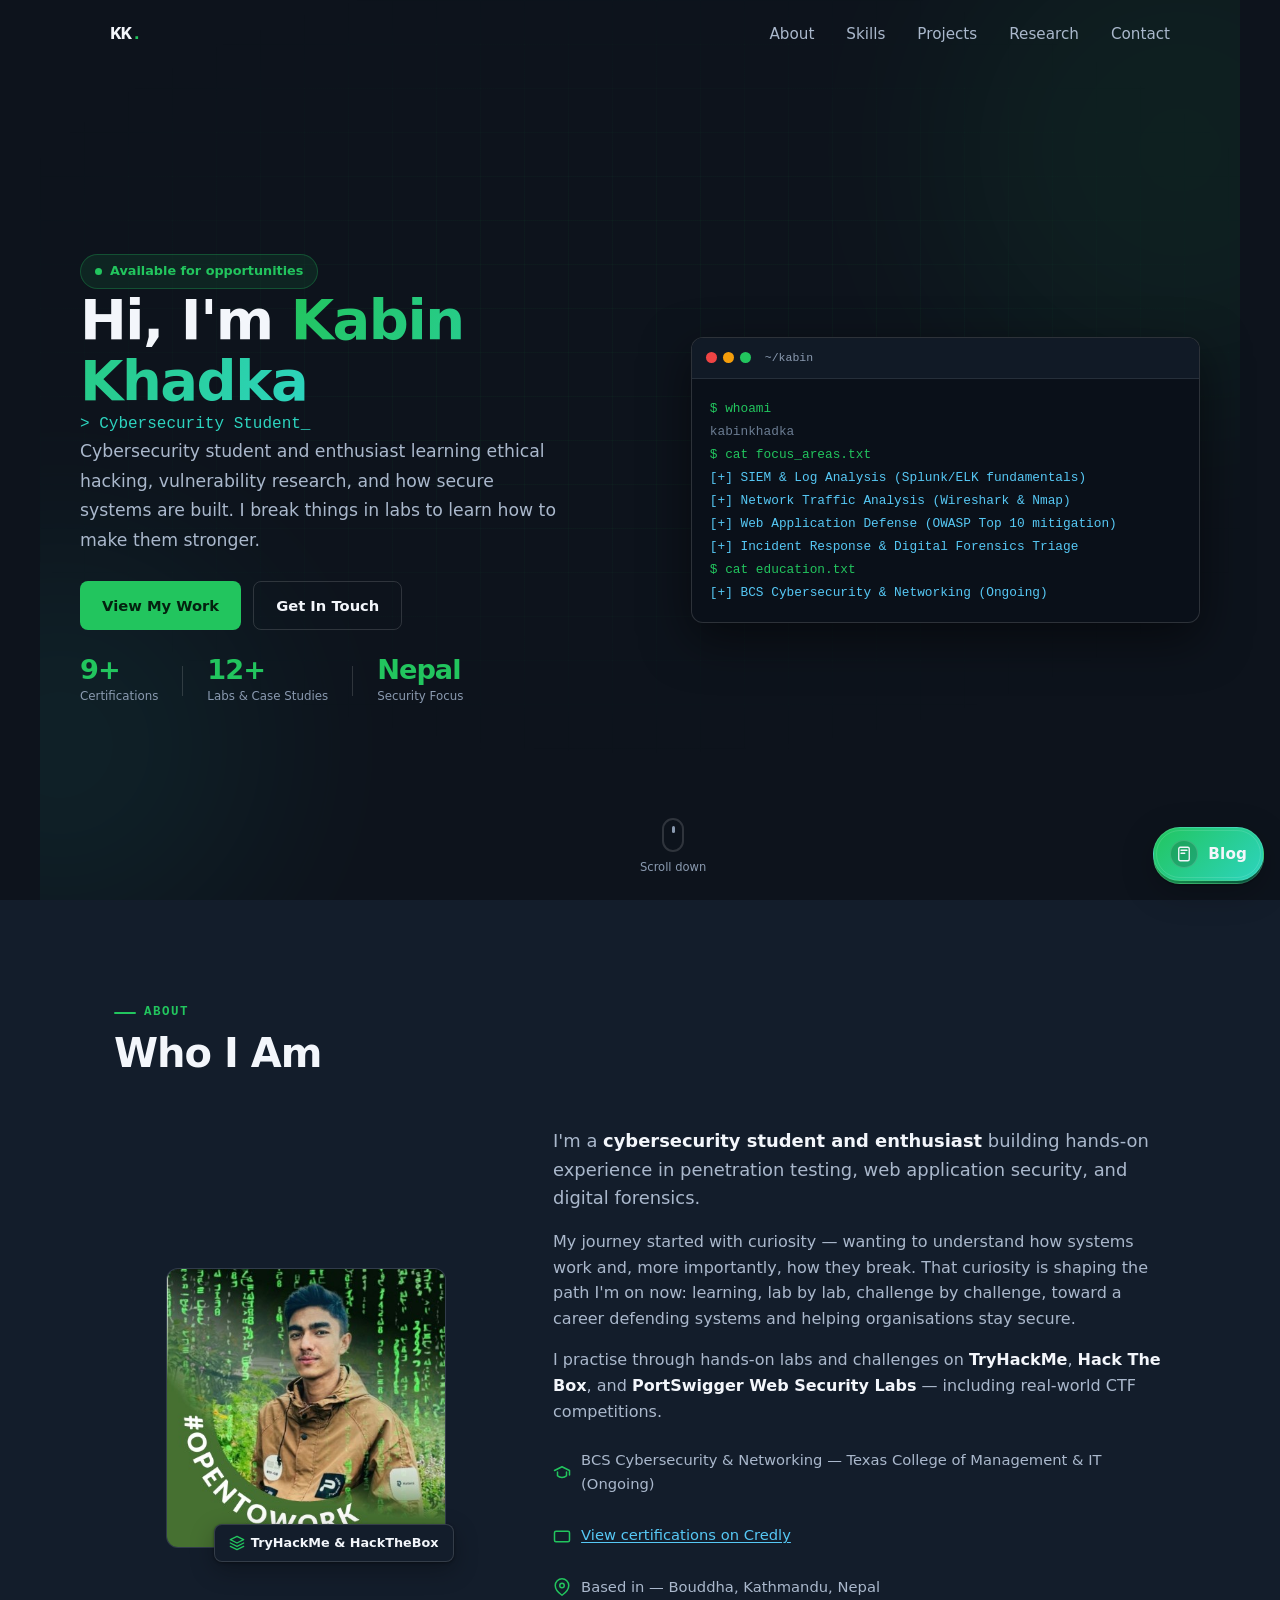
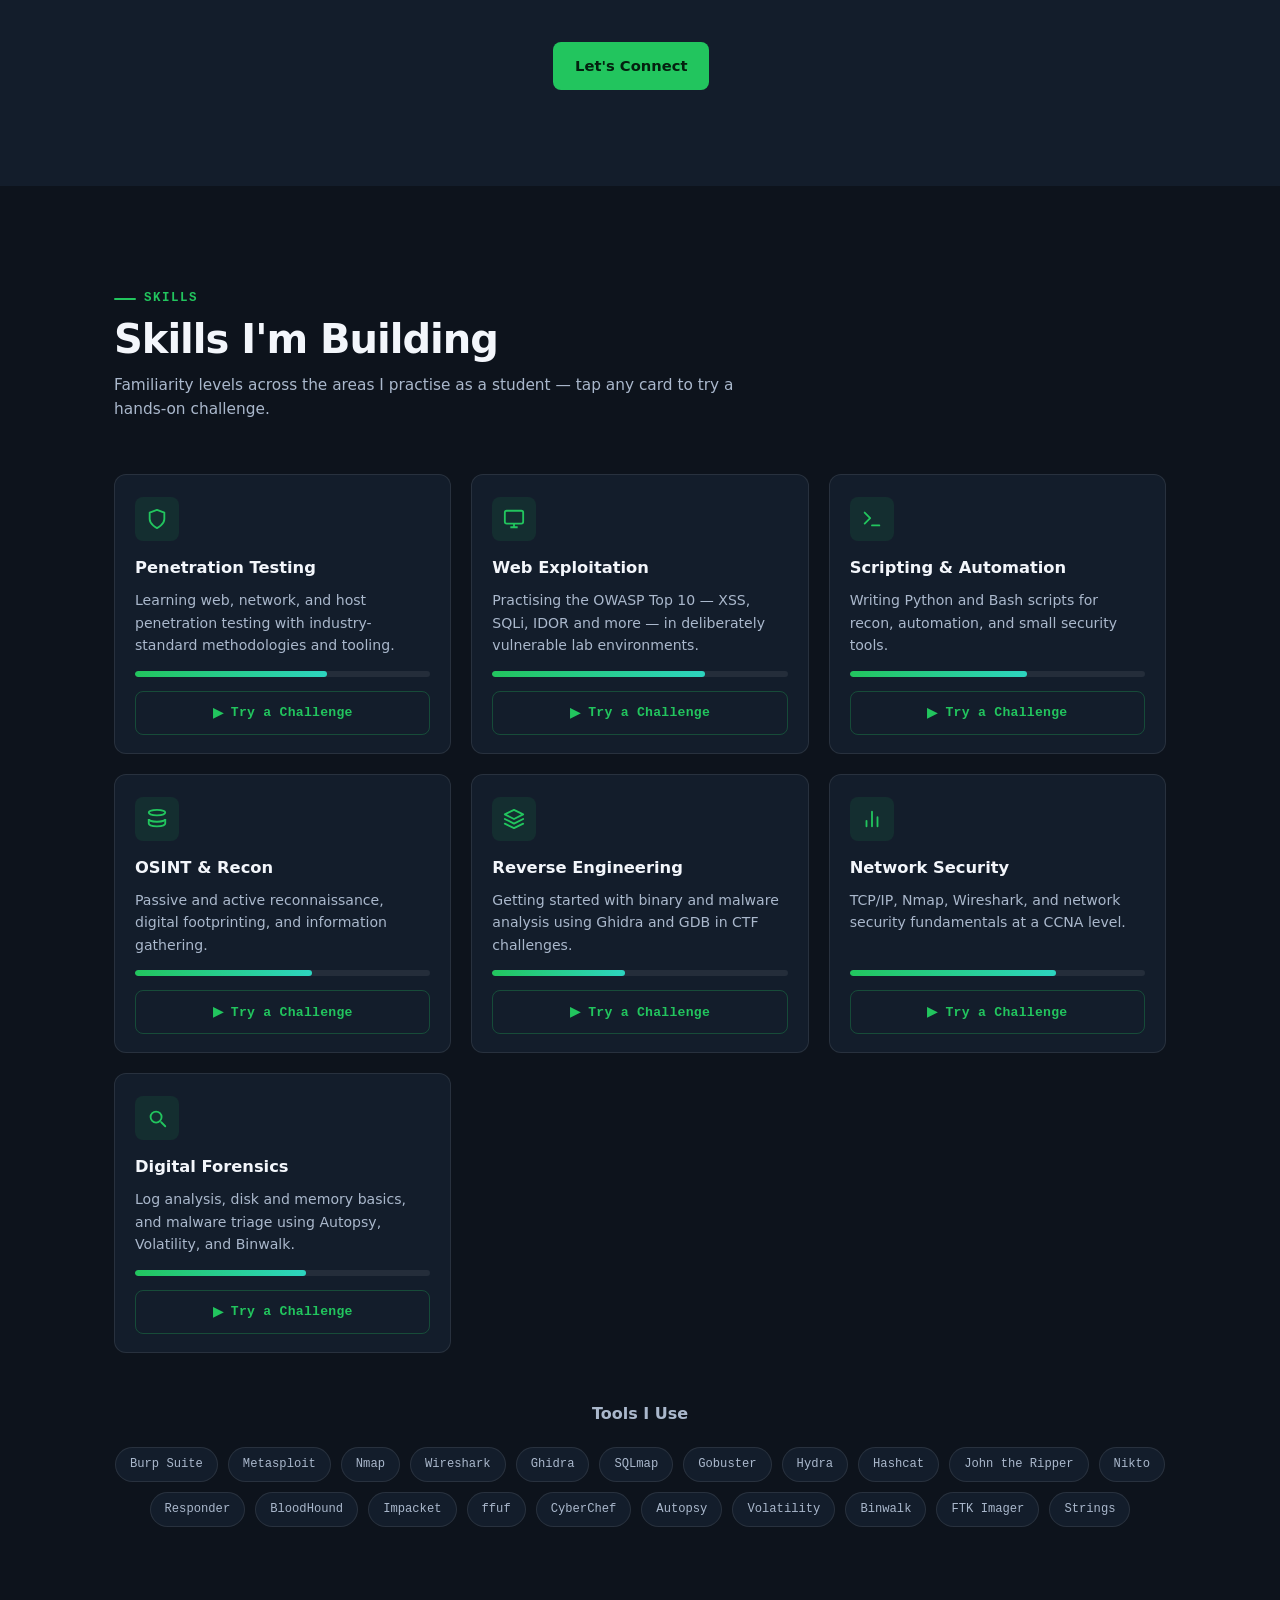
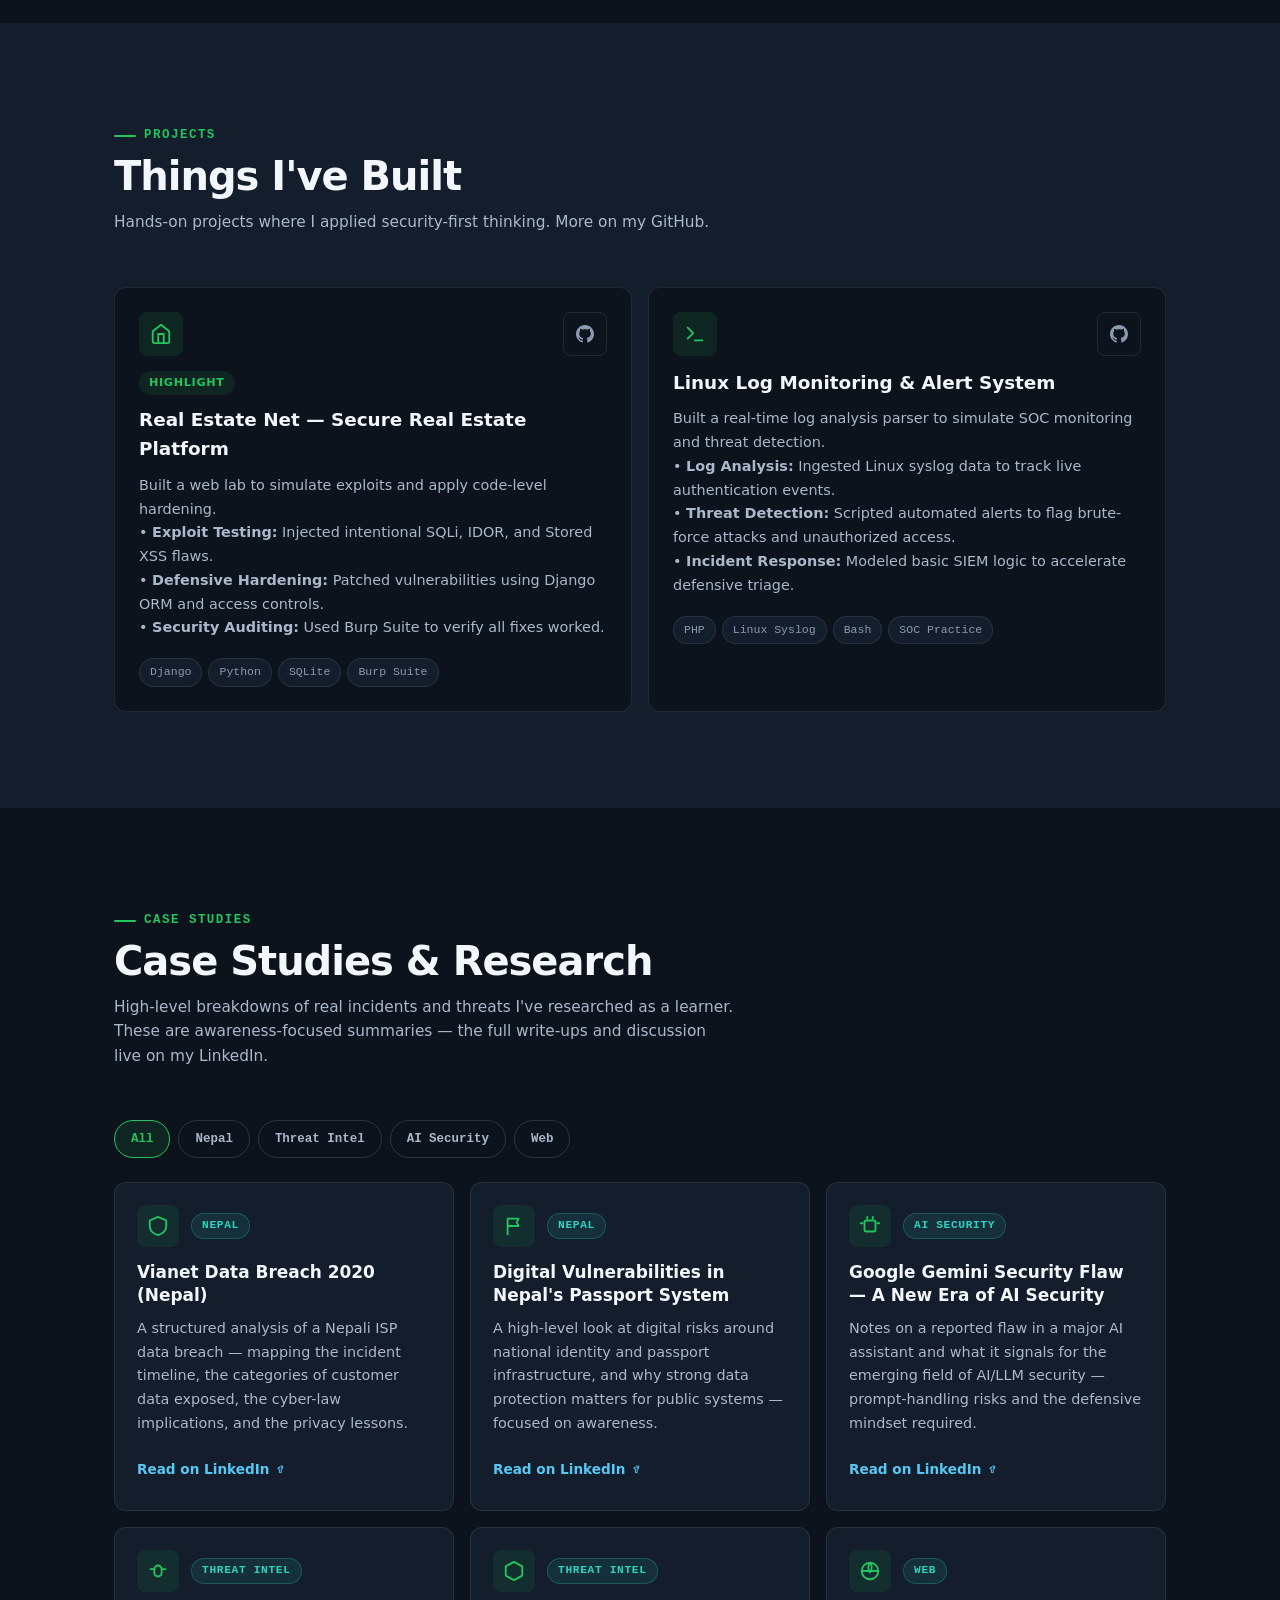
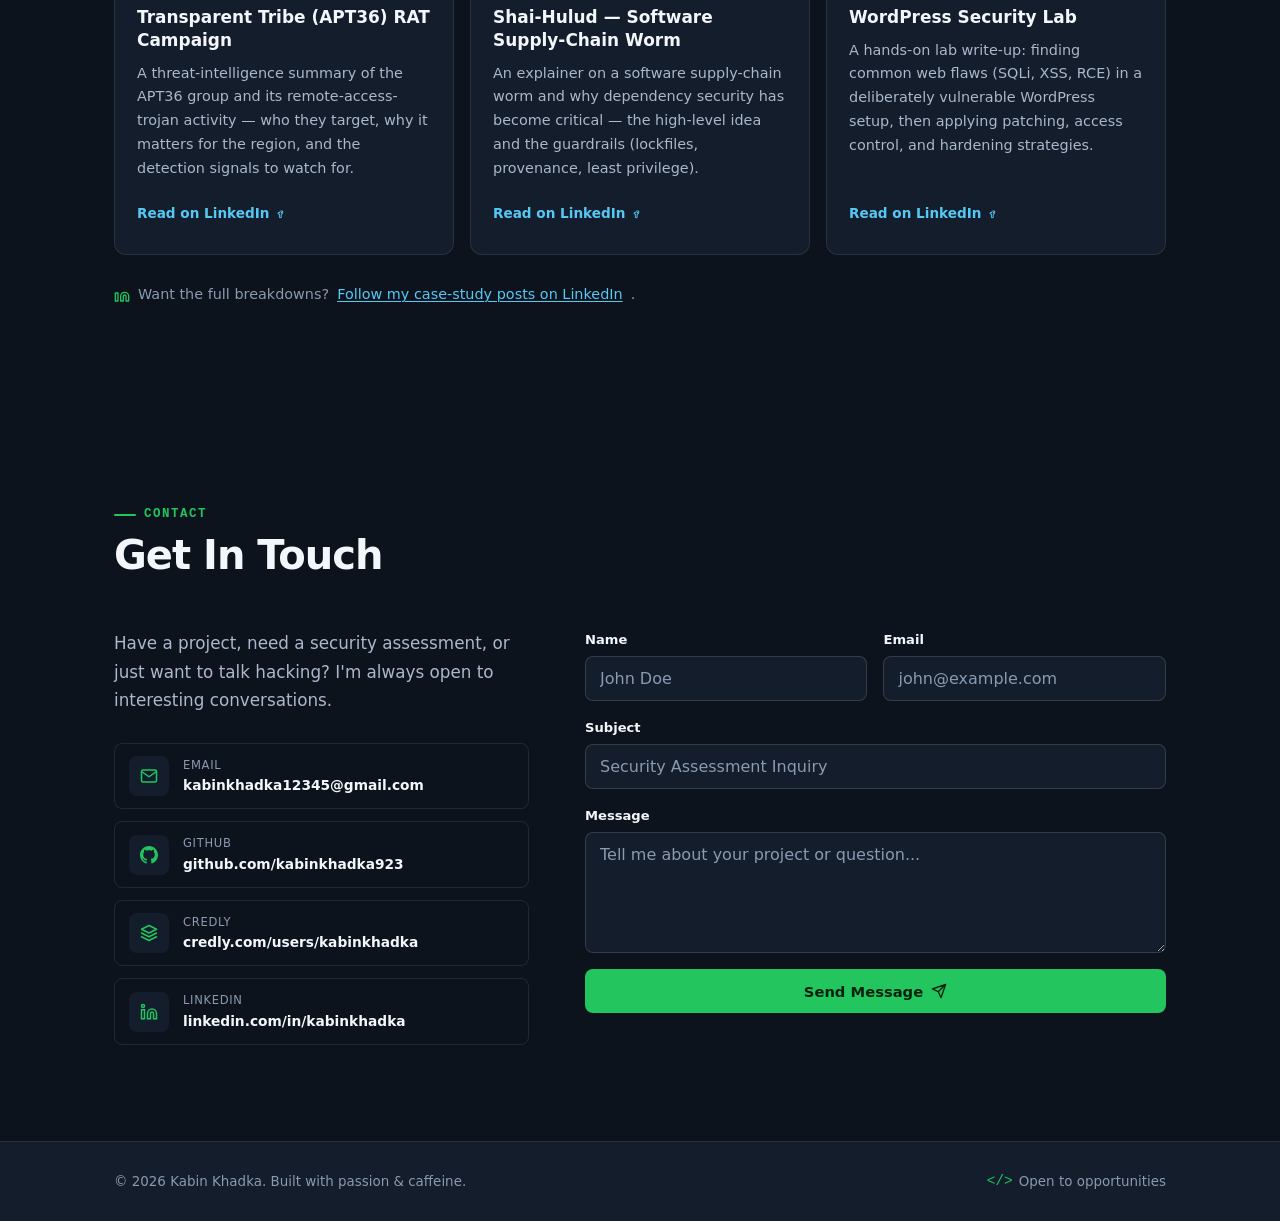
==== commit cf448f61: "Updated portfolio content" ====
--- a/index.html
+++ b/index.html
@@ -5,9 +5,9 @@
   <meta name="viewport" content="width=device-width, initial-scale=1.0, viewport-fit=cover" />
 
   <!-- Search and page information -->
-  <title>Kabin Khadka — Cybersecurity Enthusiast &amp; Ethical Hacking Learner | Nepal</title>
-  <meta name="description" content="Kabin Khadka is a cybersecurity student and enthusiast from Kathmandu, Nepal, learning penetration testing, web exploitation, CTFs, and digital forensics through hands-on labs and case studies." />
-  <meta name="keywords" content="Kabin Khadka, cybersecurity Nepal, cybersecurity student, ethical hacking learner, CTF player, web exploitation, OSINT, digital forensics, Kathmandu" />
+ <title>Kabin Khadka — Cybersecurity Researcher | Malware &amp; Threat Research | Nepal</title>
+  <meta name="description" content="Kabin Khadka is a cybersecurity researcher from Kathmandu, Nepal, exploring emerging malware, computer viruses, cyber threats, security incidents, and the latest developments in cybersecurity through research and hands-on analysis." />
+  <meta name="keywords" content="Kabin Khadka, cybersecurity researcher Nepal, malware research, malware analysis, computer viruses, cyber threats, threat intelligence, cybersecurity news, security research, digital forensics, ethical hacking, Kathmandu" />
   <meta name="author" content="Kabin Khadka" />
   <meta name="robots" content="index, follow" />
   <meta name="theme-color" content="#0d131c" />
@@ -18,15 +18,15 @@
 
   <!-- Social media preview -->
   <meta property="og:type" content="profile" />
-  <meta property="og:title" content="Kabin Khadka — Cybersecurity Enthusiast &amp; Ethical Hacking Learner" />
-  <meta property="og:description" content="Learning penetration testing, CTFs, web exploitation, and digital forensics through hands-on labs and case studies. Based in Kathmandu, Nepal." />
+  <meta property="og:title" content="Kabin Khadka — Cybersecurity Researcher | Malware &amp; Threat Research" />
+  <meta property="og:description" content="Cybersecurity research covering emerging malware, computer viruses, cyber threats, security incidents, and the latest developments in cybersecurity. Based in Kathmandu, Nepal." />
   <meta property="og:url" content="https://kabinkhadka.com.np/" />
   <meta property="og:site_name" content="Kabin Khadka Portfolio" />
   <meta property="og:locale" content="en_US" />
   <meta property="og:image" content="https://kabinkhadka.com.np/kabin-profile.jpg" />
   <meta name="twitter:card" content="summary_large_image" />
-  <meta name="twitter:title" content="Kabin Khadka — Cybersecurity Enthusiast & Ethical Hacking Learner" />
-  <meta name="twitter:description" content="Cybersecurity student and enthusiast from Nepal sharing hands-on notes, research, and security projects." />
+  <meta name="twitter:title" content="Kabin Khadka — Cybersecurity Researcher | Malware & Threat Research" />
+  <meta name="twitter:description" content="Cybersecurity researcher from Nepal exploring emerging malware, cyber threats, security incidents, and the latest developments in cybersecurity." />
   <meta name="twitter:image" content="https://kabinkhadka.com.np/kabin-profile.jpg" />
 
   <!-- Browser icon -->
@@ -42,8 +42,8 @@
     "mainEntity": {
       "@type": "Person",
       "name": "Kabin Khadka",
-      "jobTitle": "Cybersecurity Student & Enthusiast",
-      "description": "Cybersecurity student learning penetration testing, web exploitation, CTFs, and digital forensics through hands-on labs and case studies.",
+      "jobTitle": "Cybersecurity Researcher",
+      "description": "Cybersecurity researcher exploring emerging malware, computer viruses, cyber threats, security incidents, and cybersecurity developments through research and hands-on analysis.",
       "url": "https://kabinkhadka.com.np/",
       "email": "mailto:kabinkhadka12345@gmail.com",
       "address": {
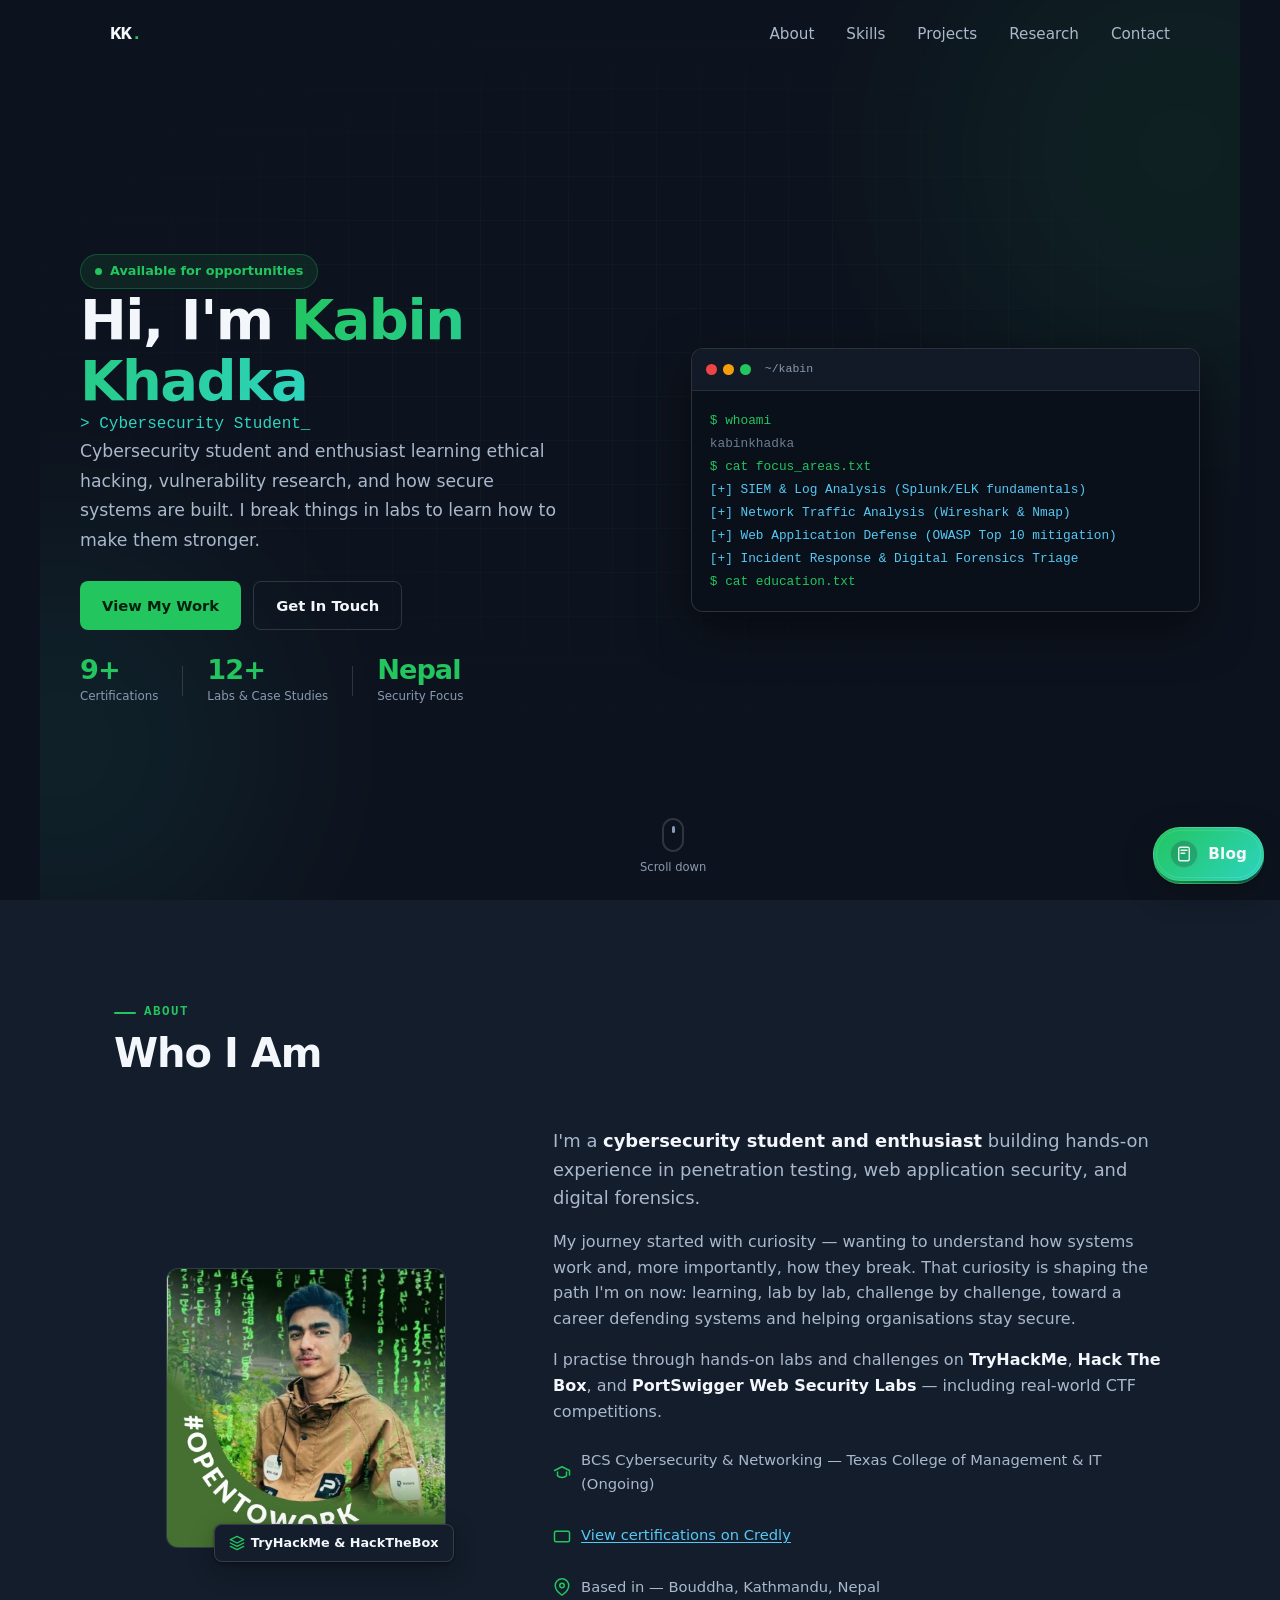
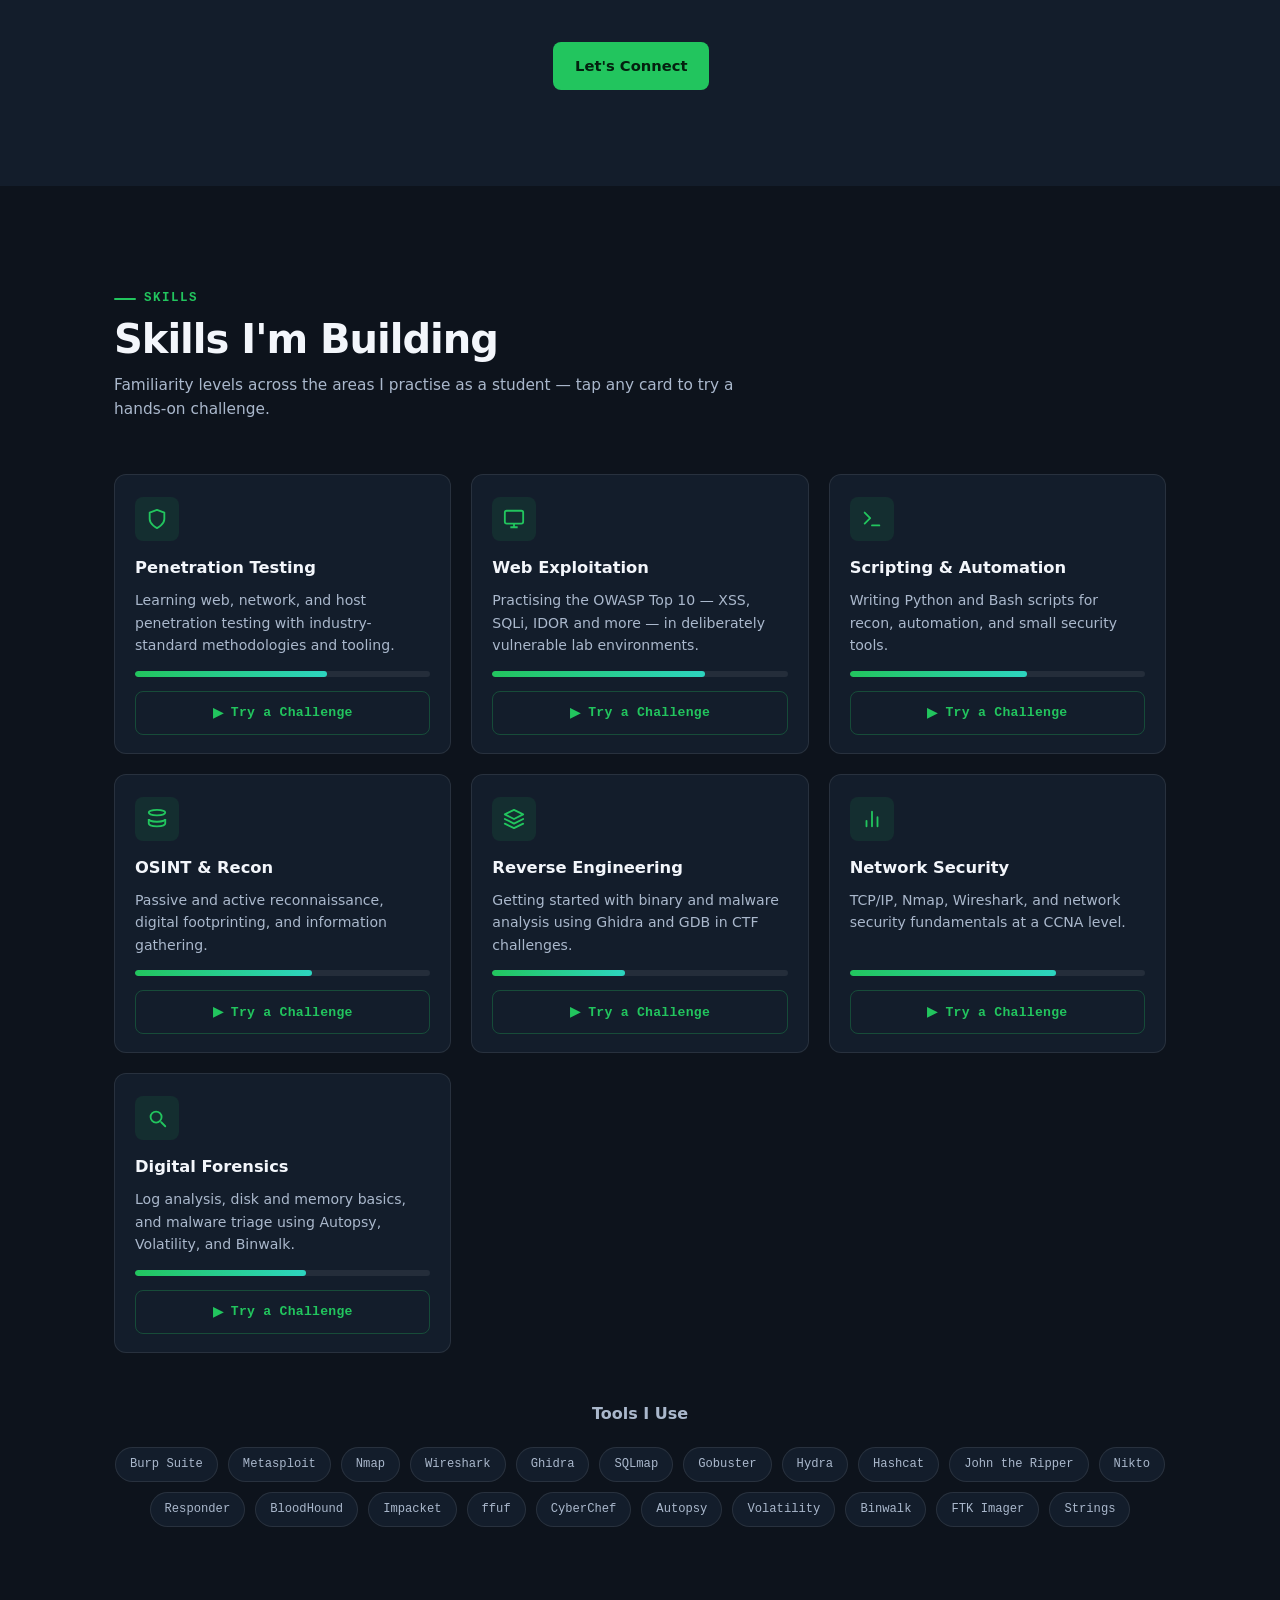
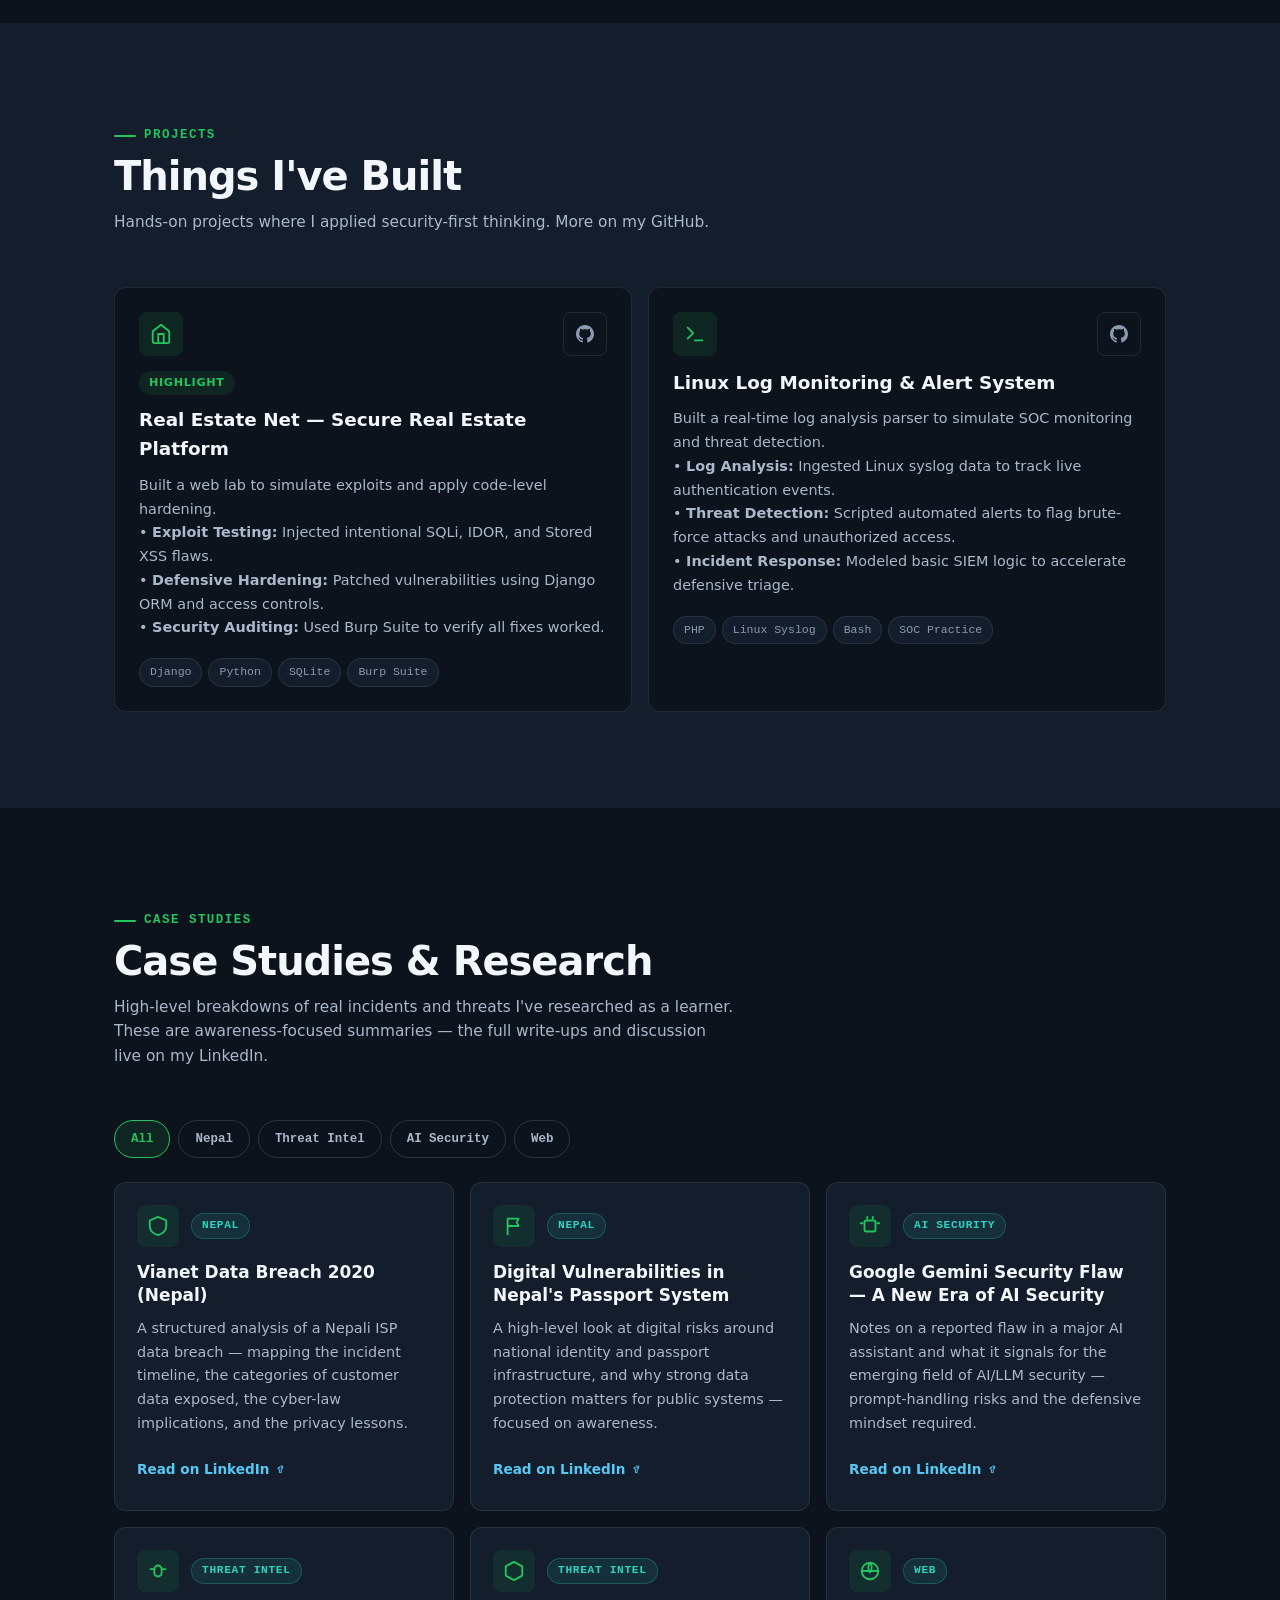
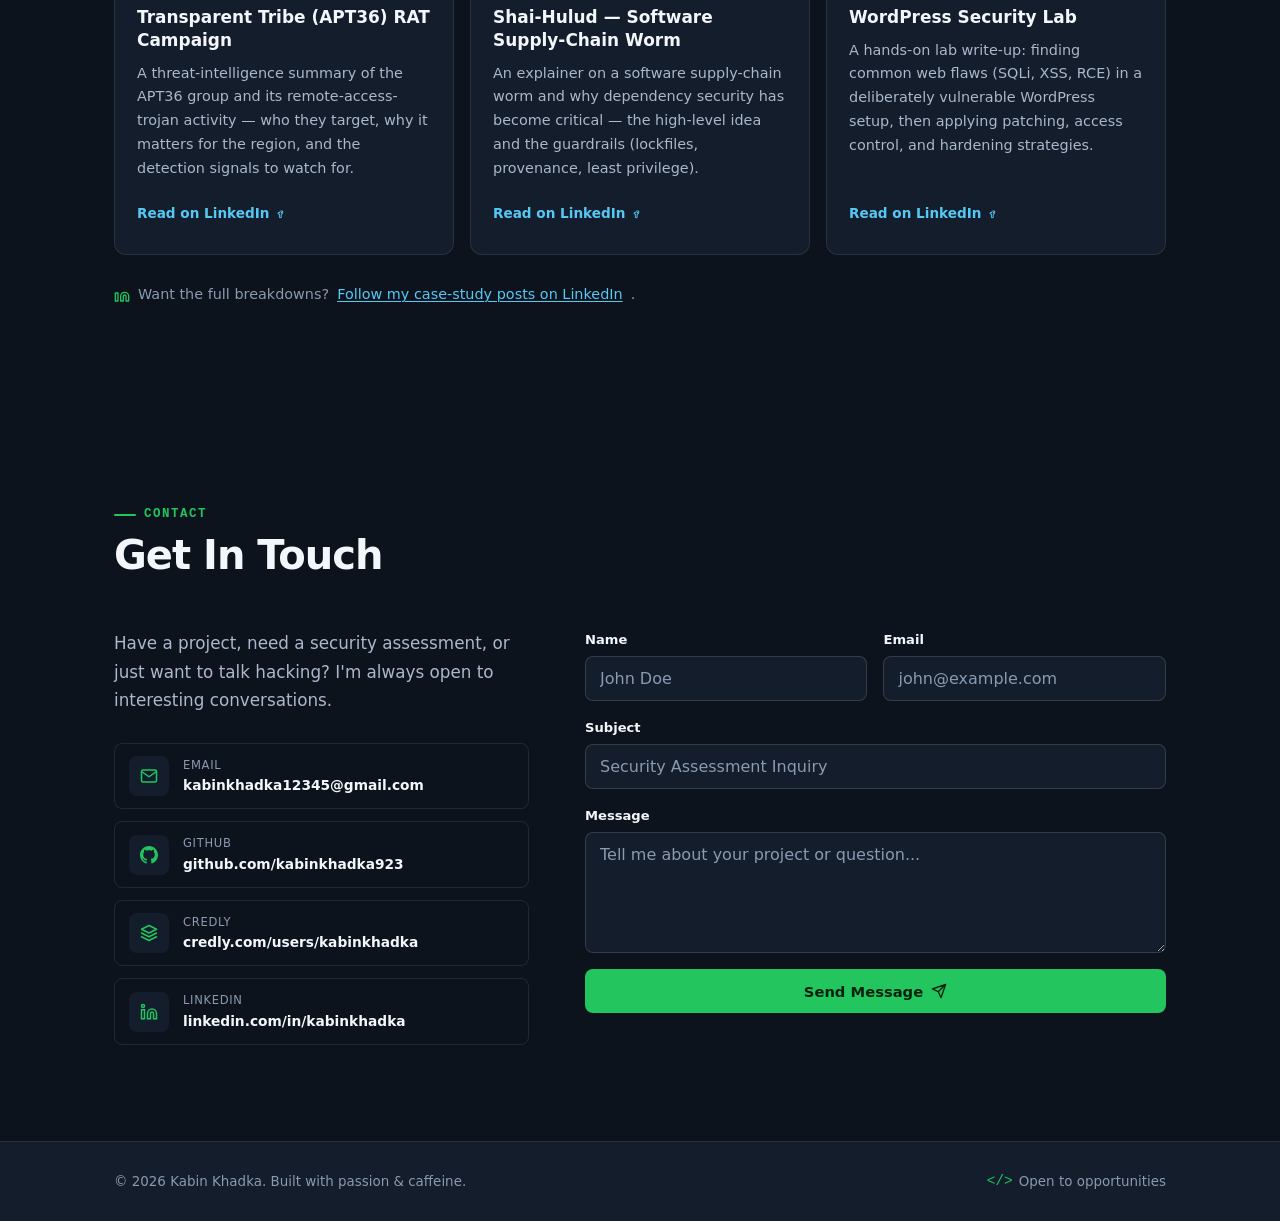
==== commit 7d45e2cd: "Update index.html" ====
--- a/index.html
+++ b/index.html
@@ -1,6 +1,15 @@
 <!DOCTYPE html>
 <html lang="en">
 <head>
+  <!-- Google tag (gtag.js) -->
+<script async src="https://www.googletagmanager.com/gtag/js?id=G-NCF2CCQZCV"></script>
+<script>
+  window.dataLayer = window.dataLayer || [];
+  function gtag(){dataLayer.push(arguments);}
+  gtag('js', new Date());
+
+  gtag('config', 'G-NCF2CCQZCV');
+</script>
   <meta charset="UTF-8" />
   <meta name="viewport" content="width=device-width, initial-scale=1.0, viewport-fit=cover" />
 
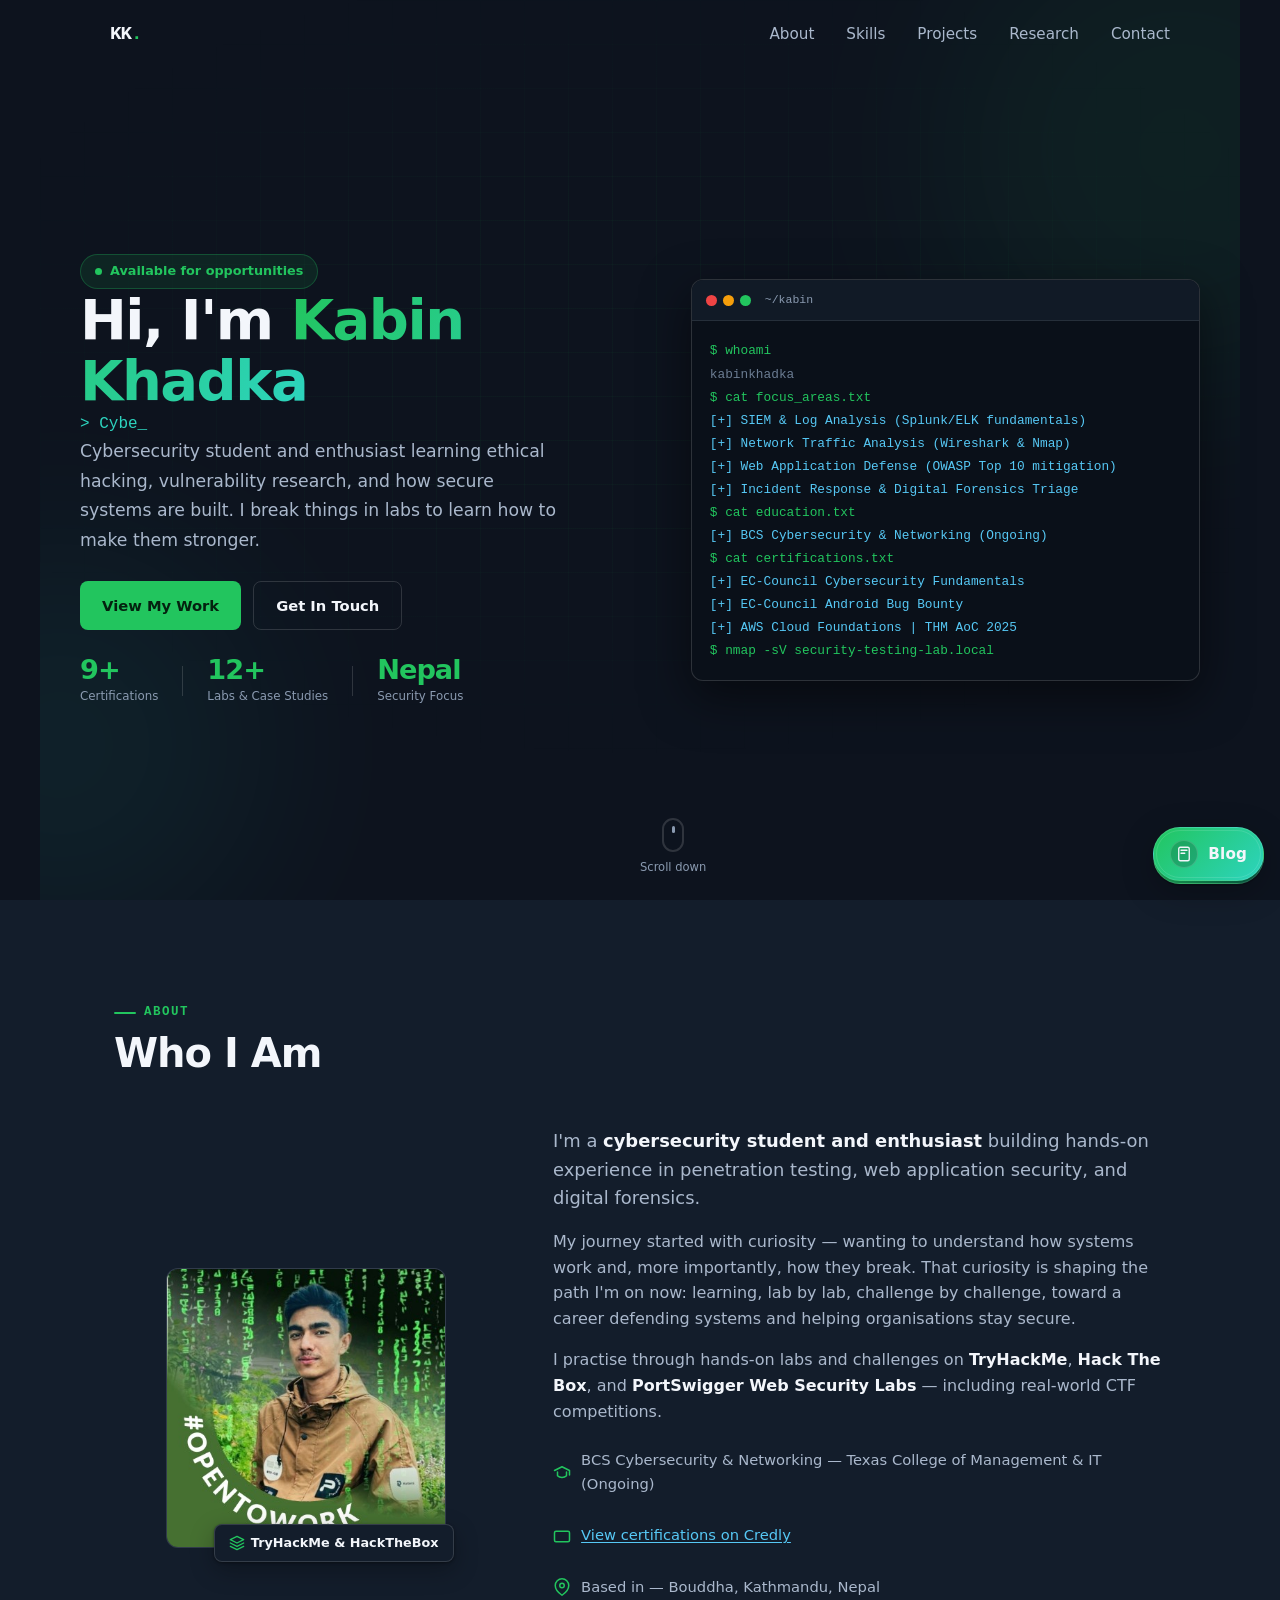
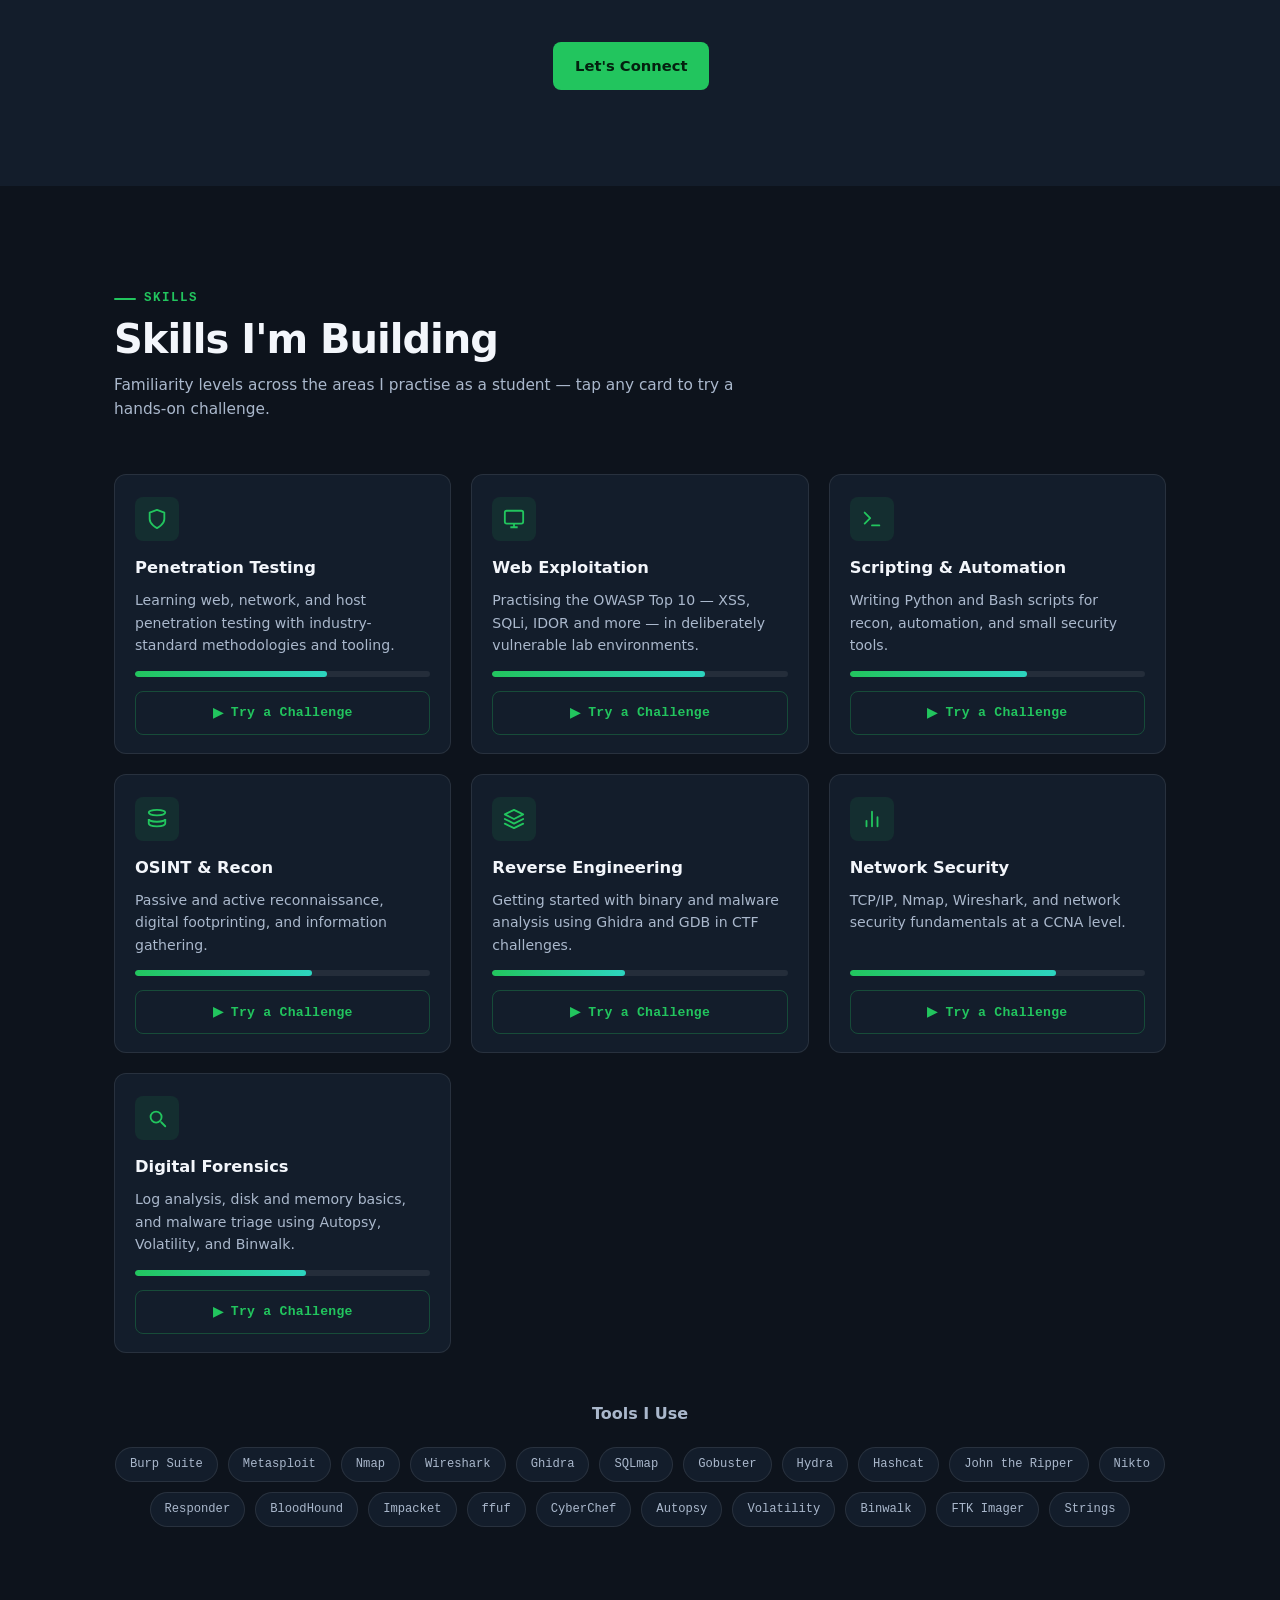
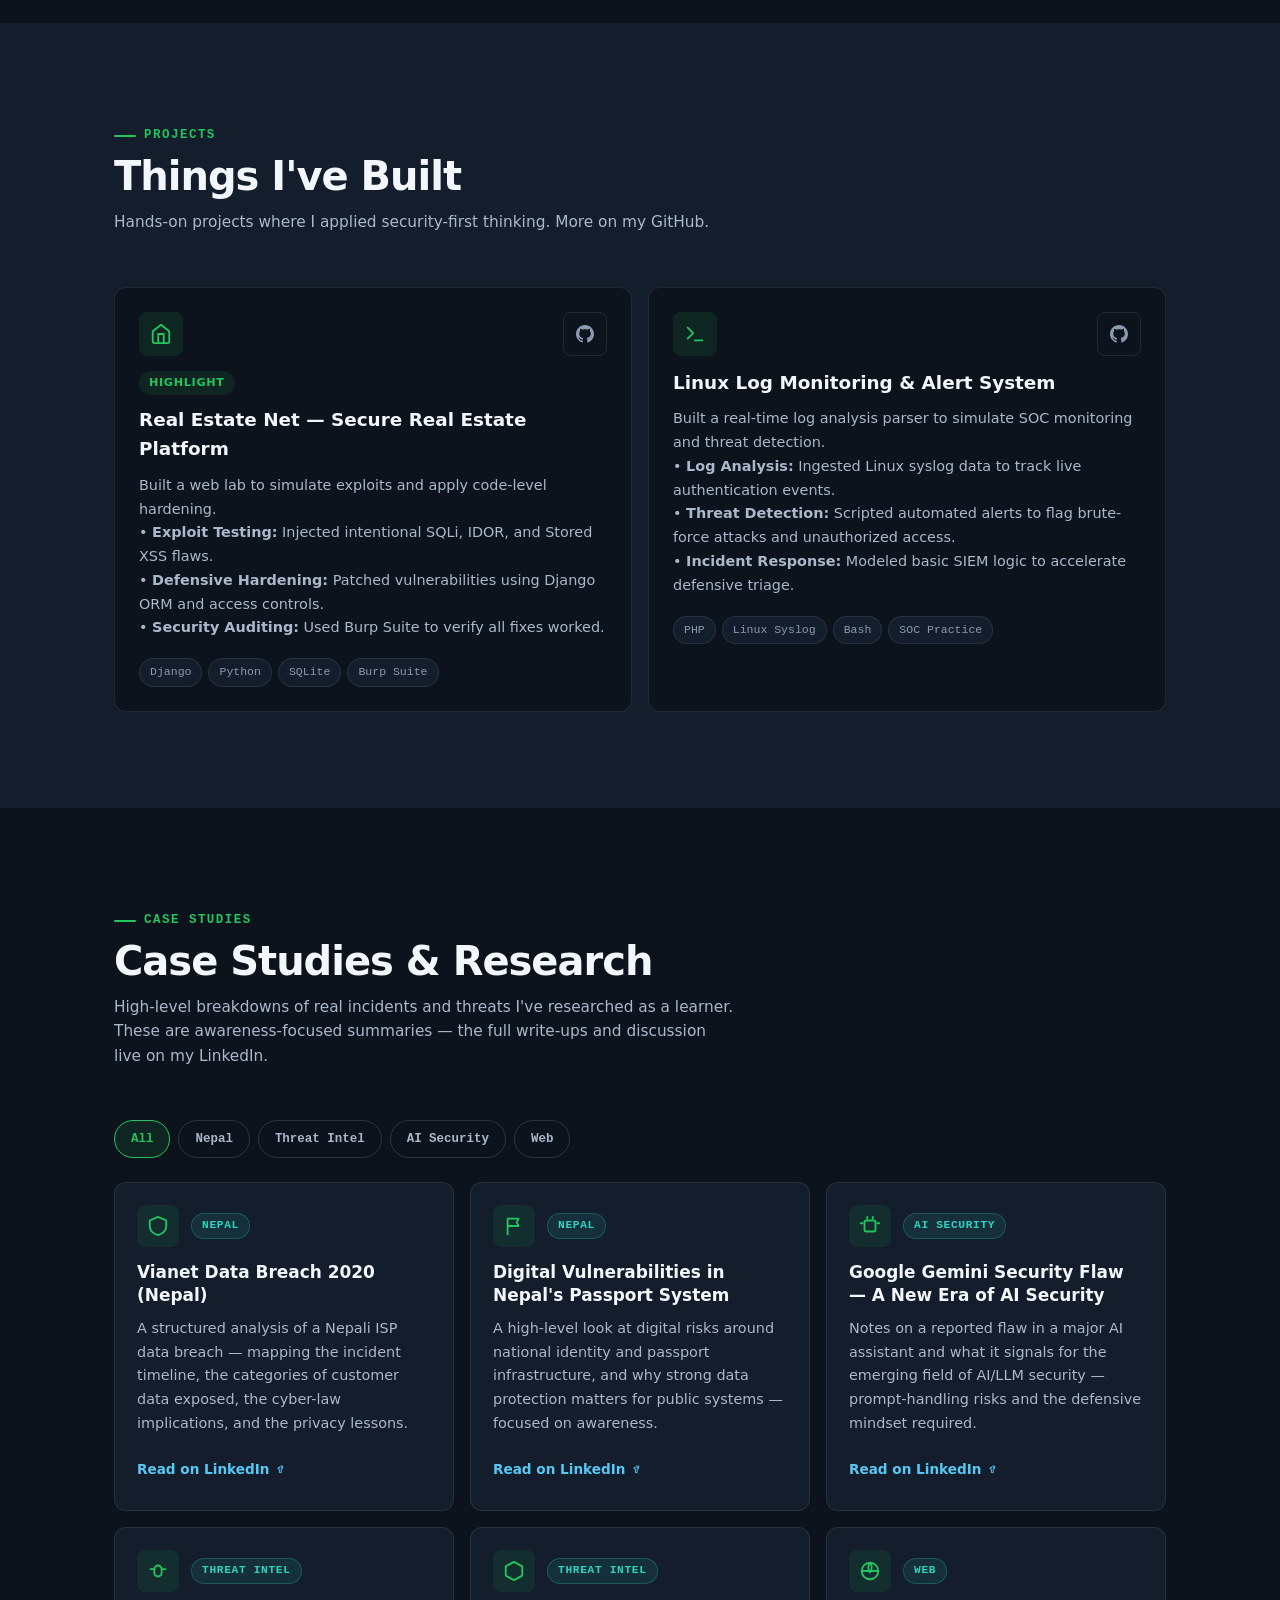
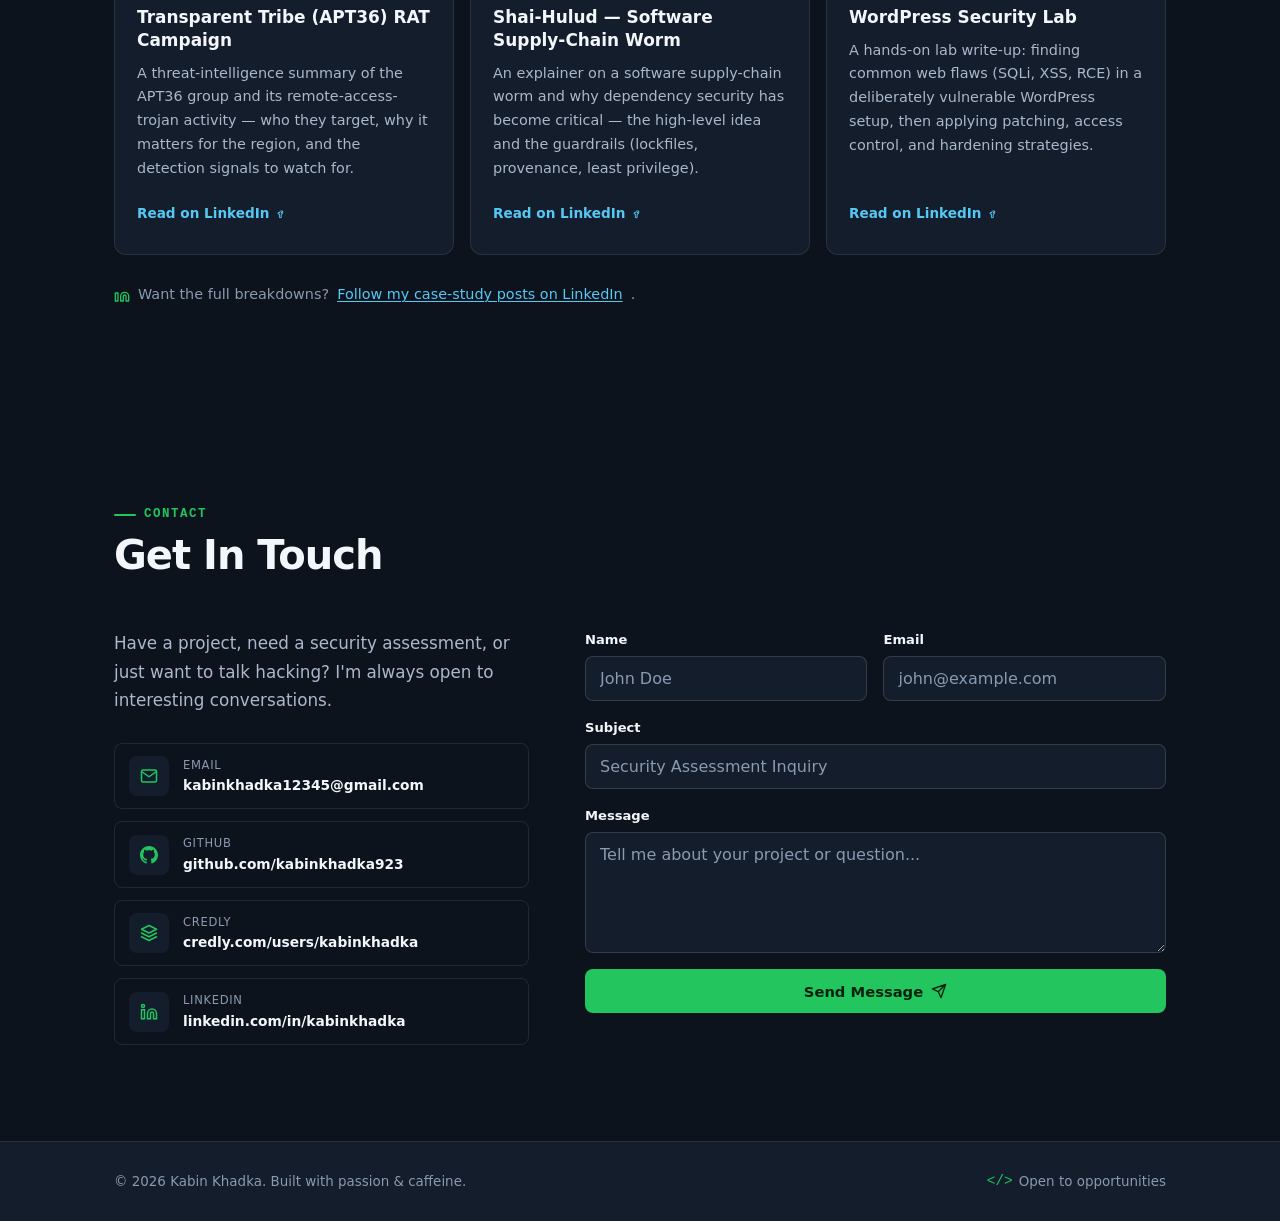
==== commit eb0f822d: "Update index.html" ====
--- a/index.html
+++ b/index.html
@@ -1,6 +1,9 @@
 <!DOCTYPE html>
 <html lang="en">
 <head>
+  <script async src="https://pagead2.googlesyndication.com/pagead/js/adsbygoogle.js?client=ca-pub-6558642243408965"
+     crossorigin="anonymous"></script>
+  
   <!-- Google tag (gtag.js) -->
 <script async src="https://www.googletagmanager.com/gtag/js?id=G-NCF2CCQZCV"></script>
 <script>
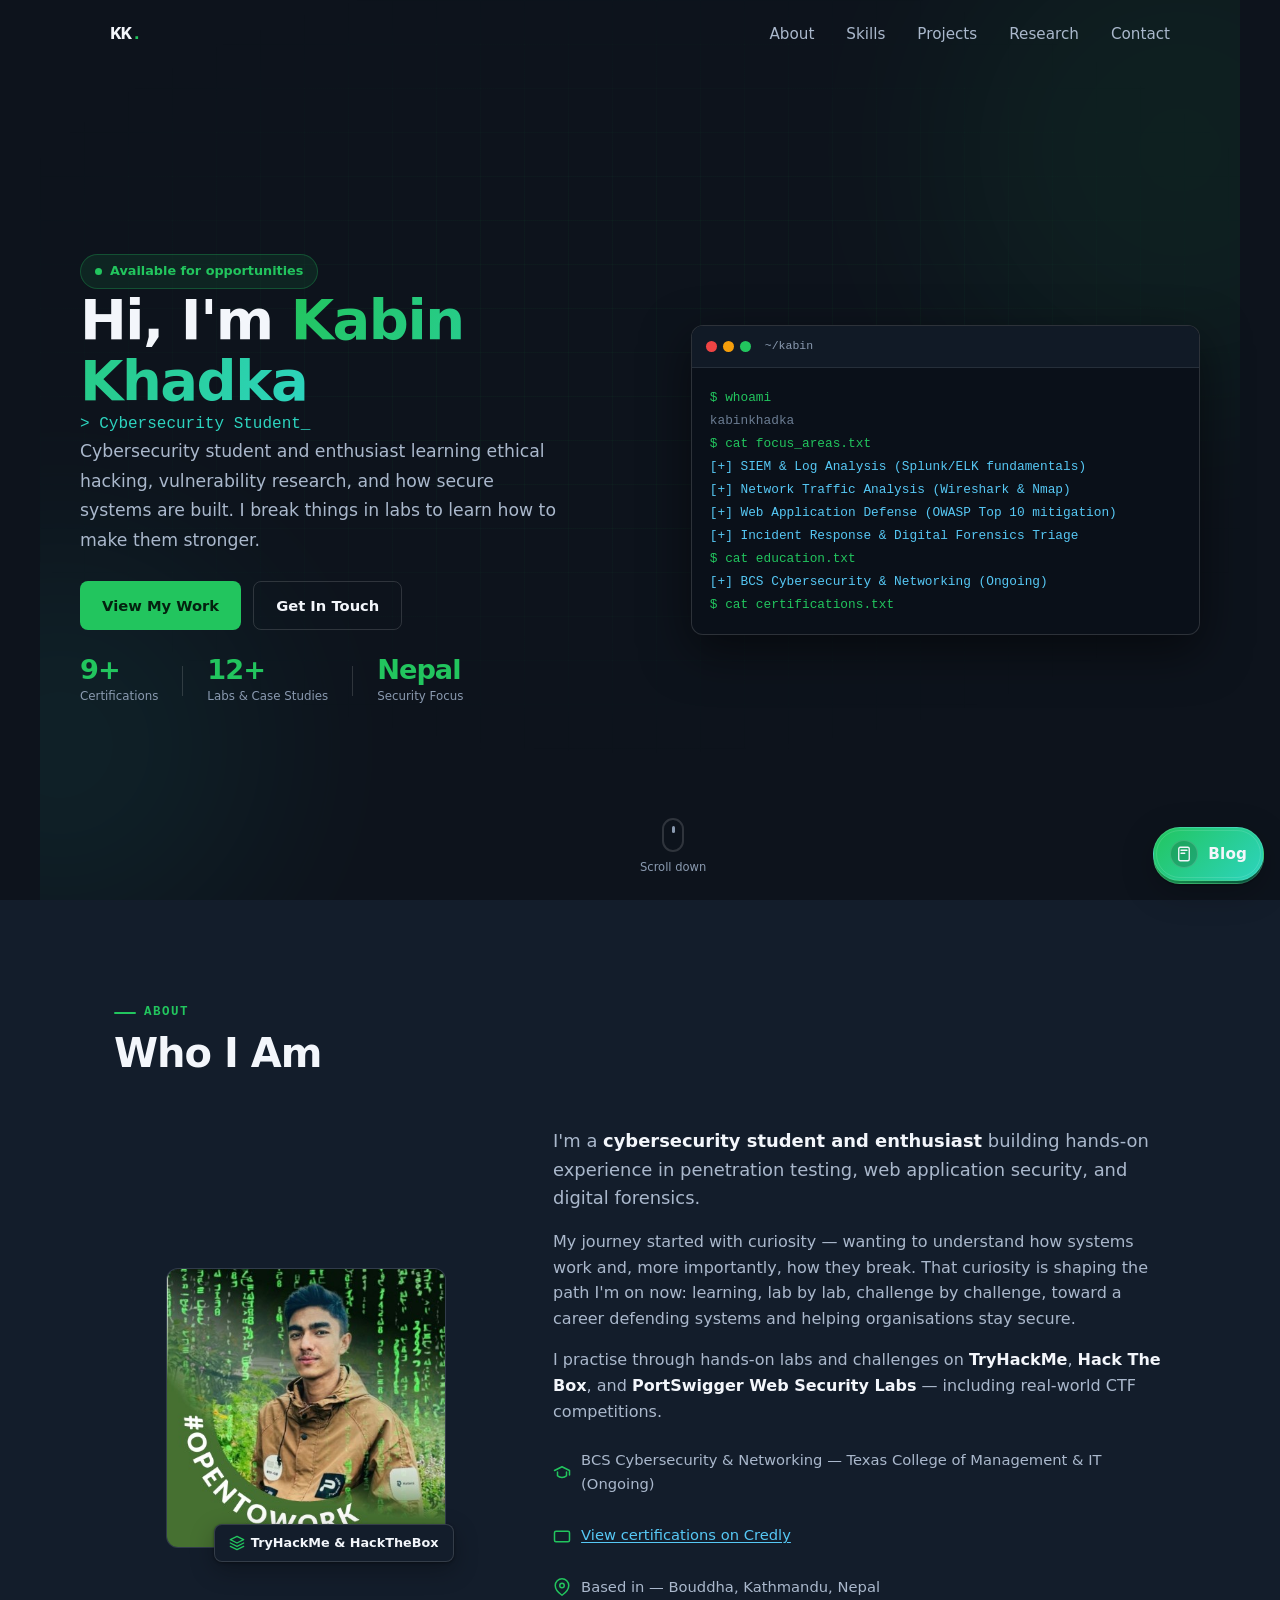
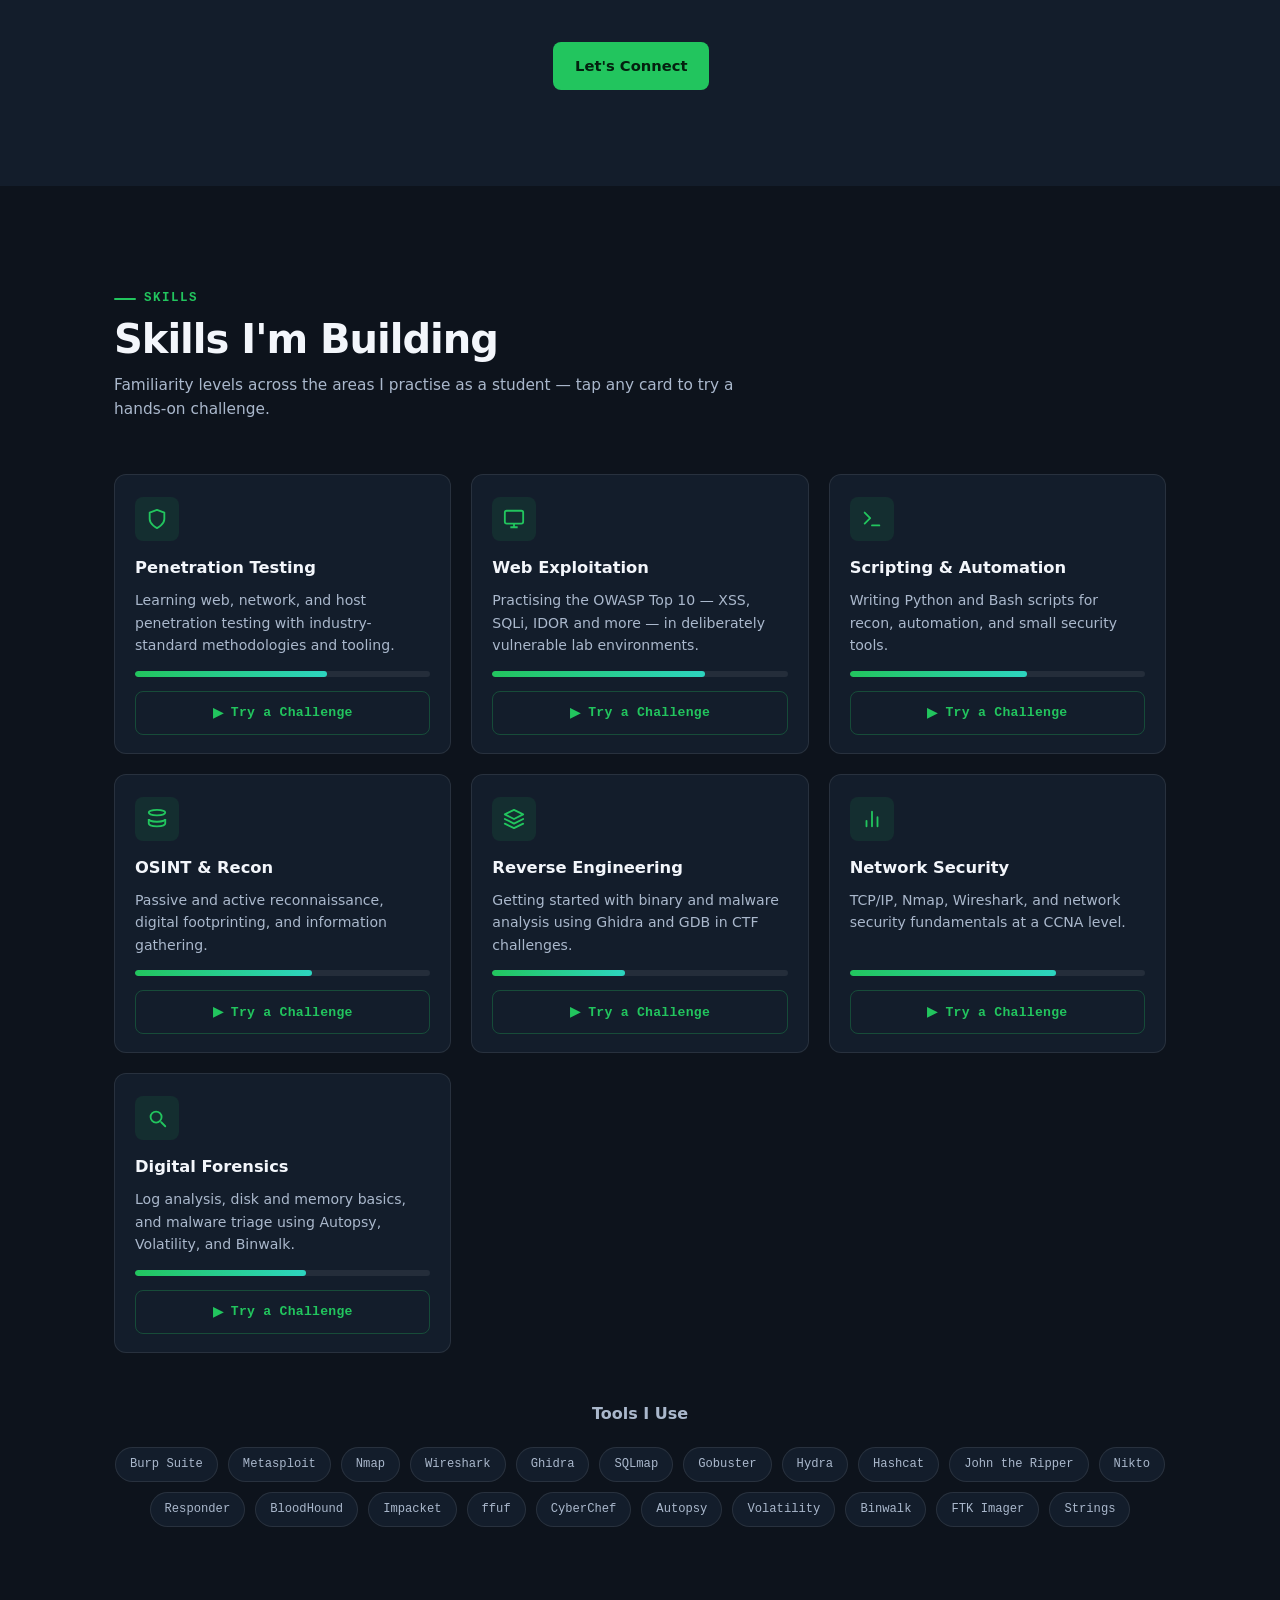
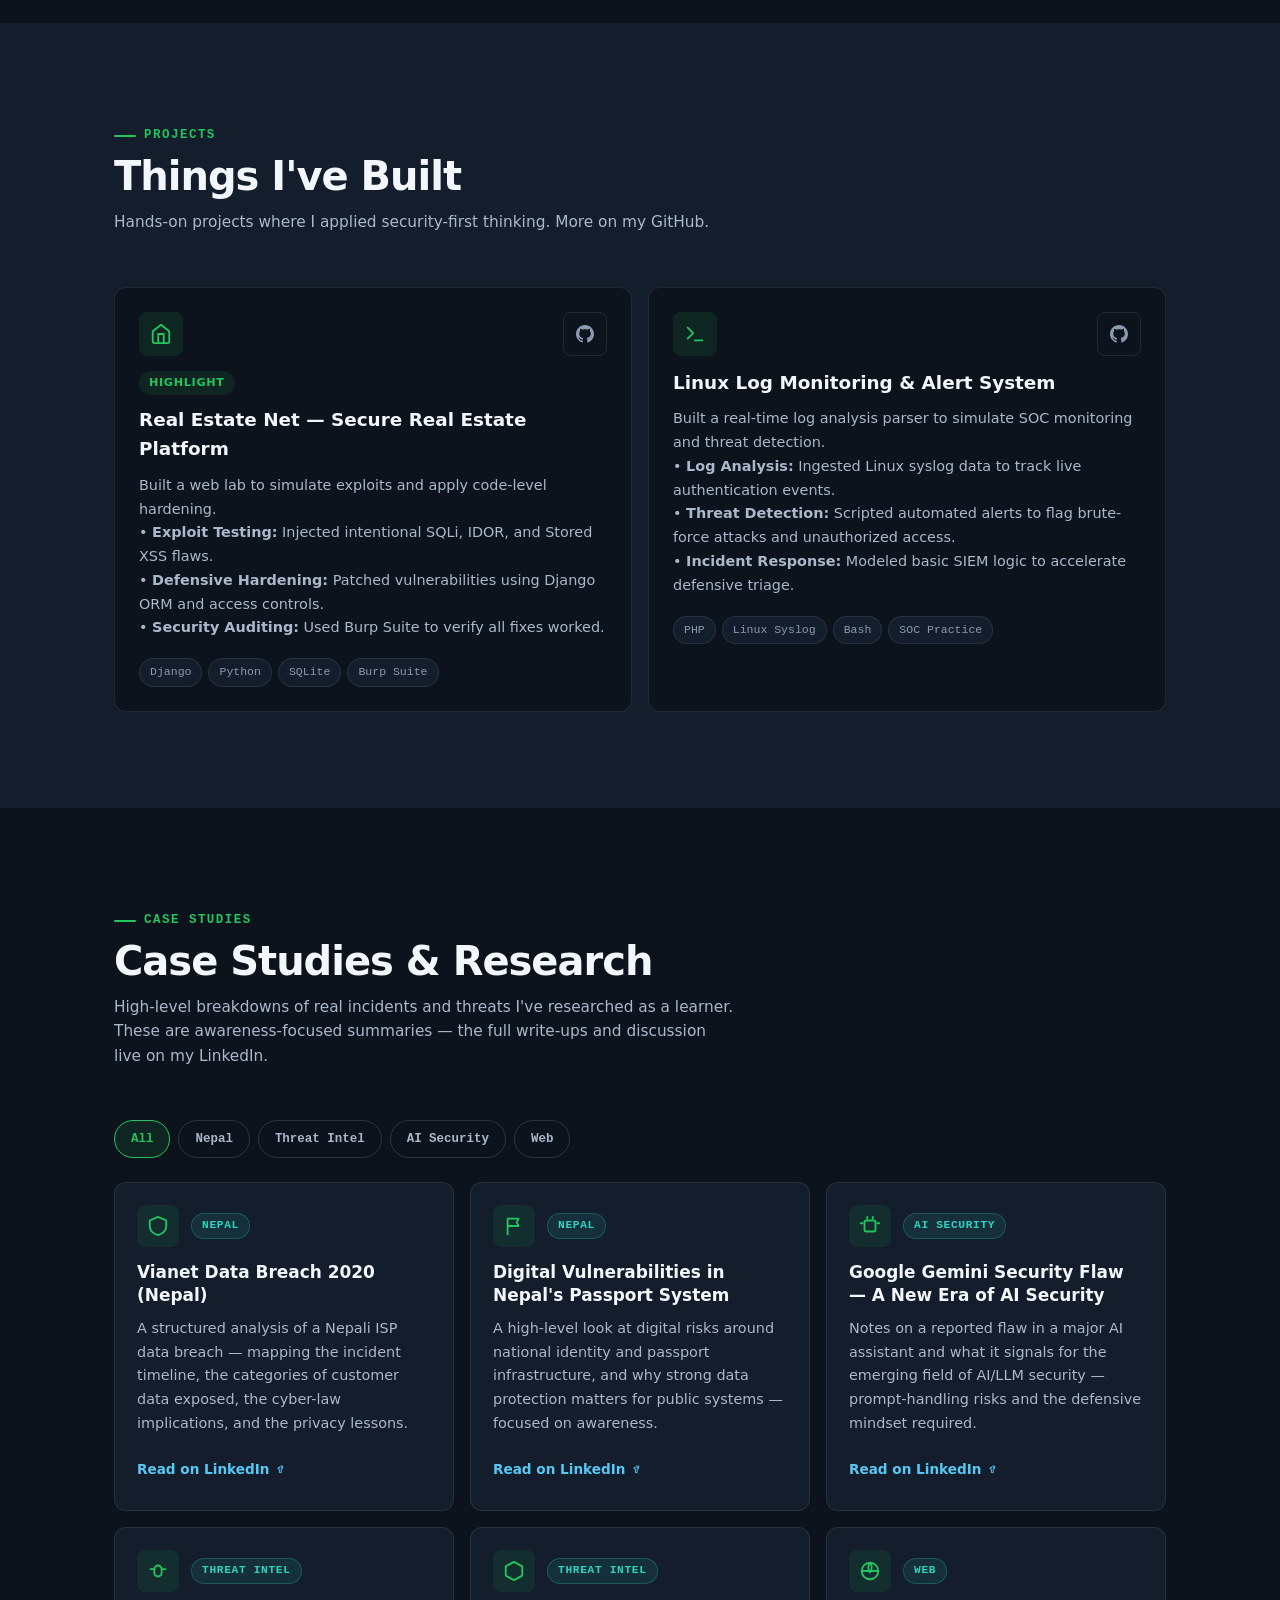
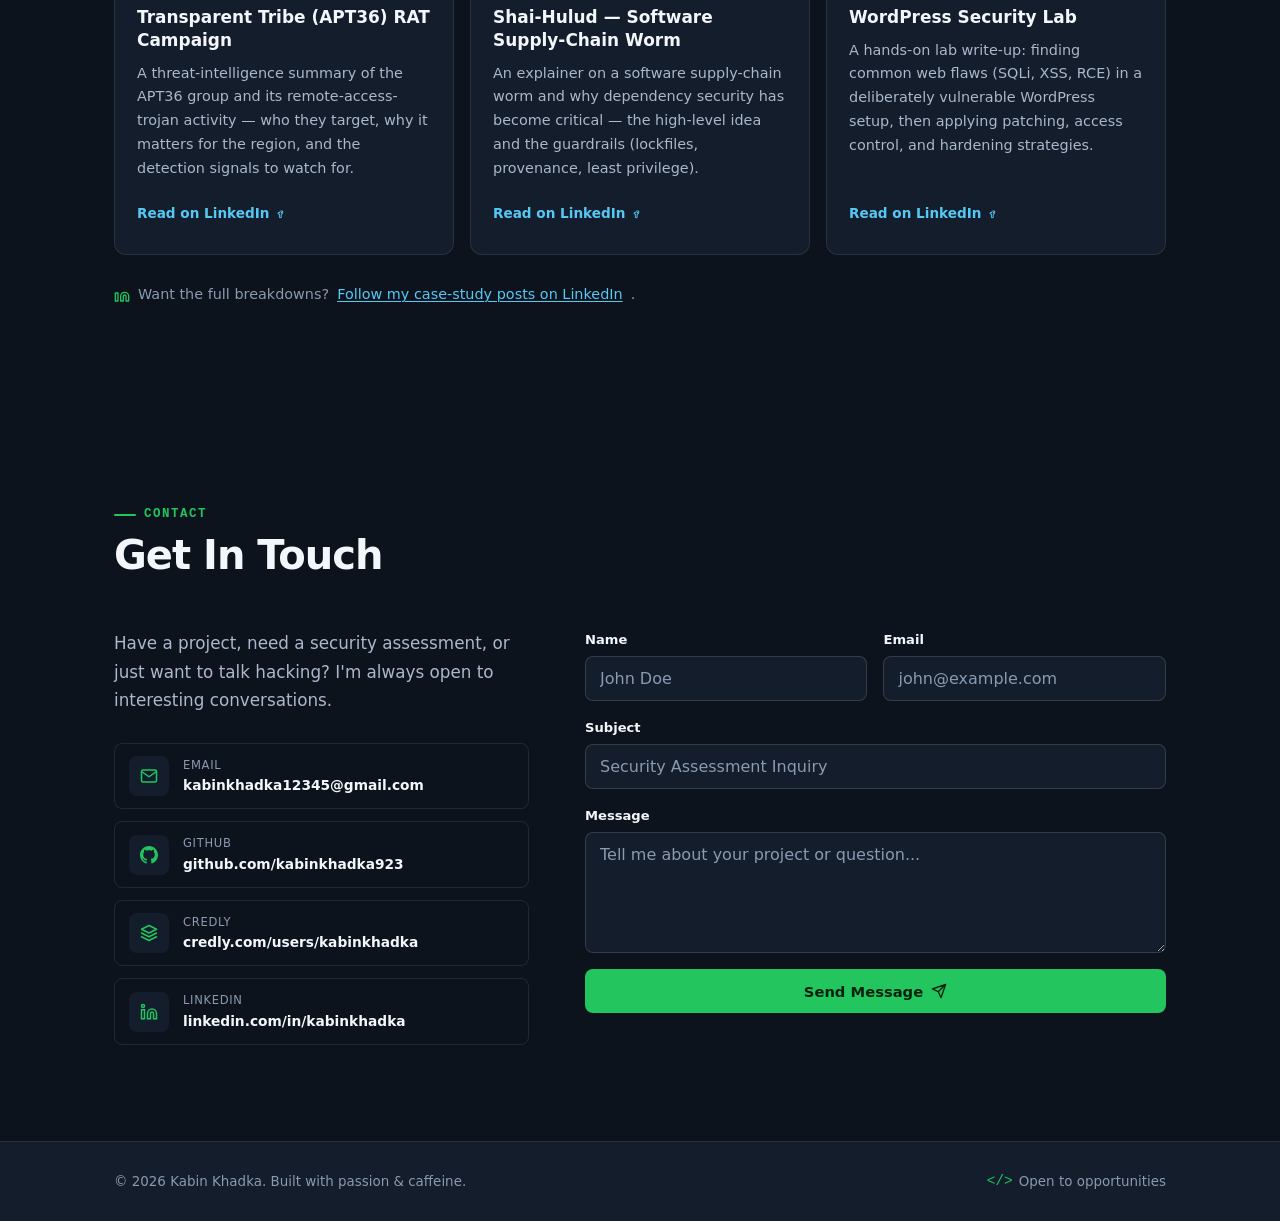
==== commit 1b825708: "Update index.html" ====
--- a/index.html
+++ b/index.html
@@ -42,8 +42,7 @@
   <meta name="twitter:image" content="https://kabinkhadka.com.np/kabin-profile.jpg" />
 
   <!-- Browser icon -->
-  <link rel="icon" href="data:image/svg+xml,%3Csvg xmlns='http://www.w3.org/2000/svg' viewBox='0 0 32 32'%3E%3Crect width='32' height='32' rx='7' fill='%230d131c'/%3E%3Ctext x='16' y='22' font-family='monospace' font-size='20' font-weight='bold' fill='%2322c55e' text-anchor='middle'%3EKK%3C/text%3E%3C/svg%3E" type="image/svg+xml" />
-
+  <link rel="icon" href="./favicon.png" />
   <link rel="stylesheet" href="style.css" />
 
   <!-- Information for search engines -->
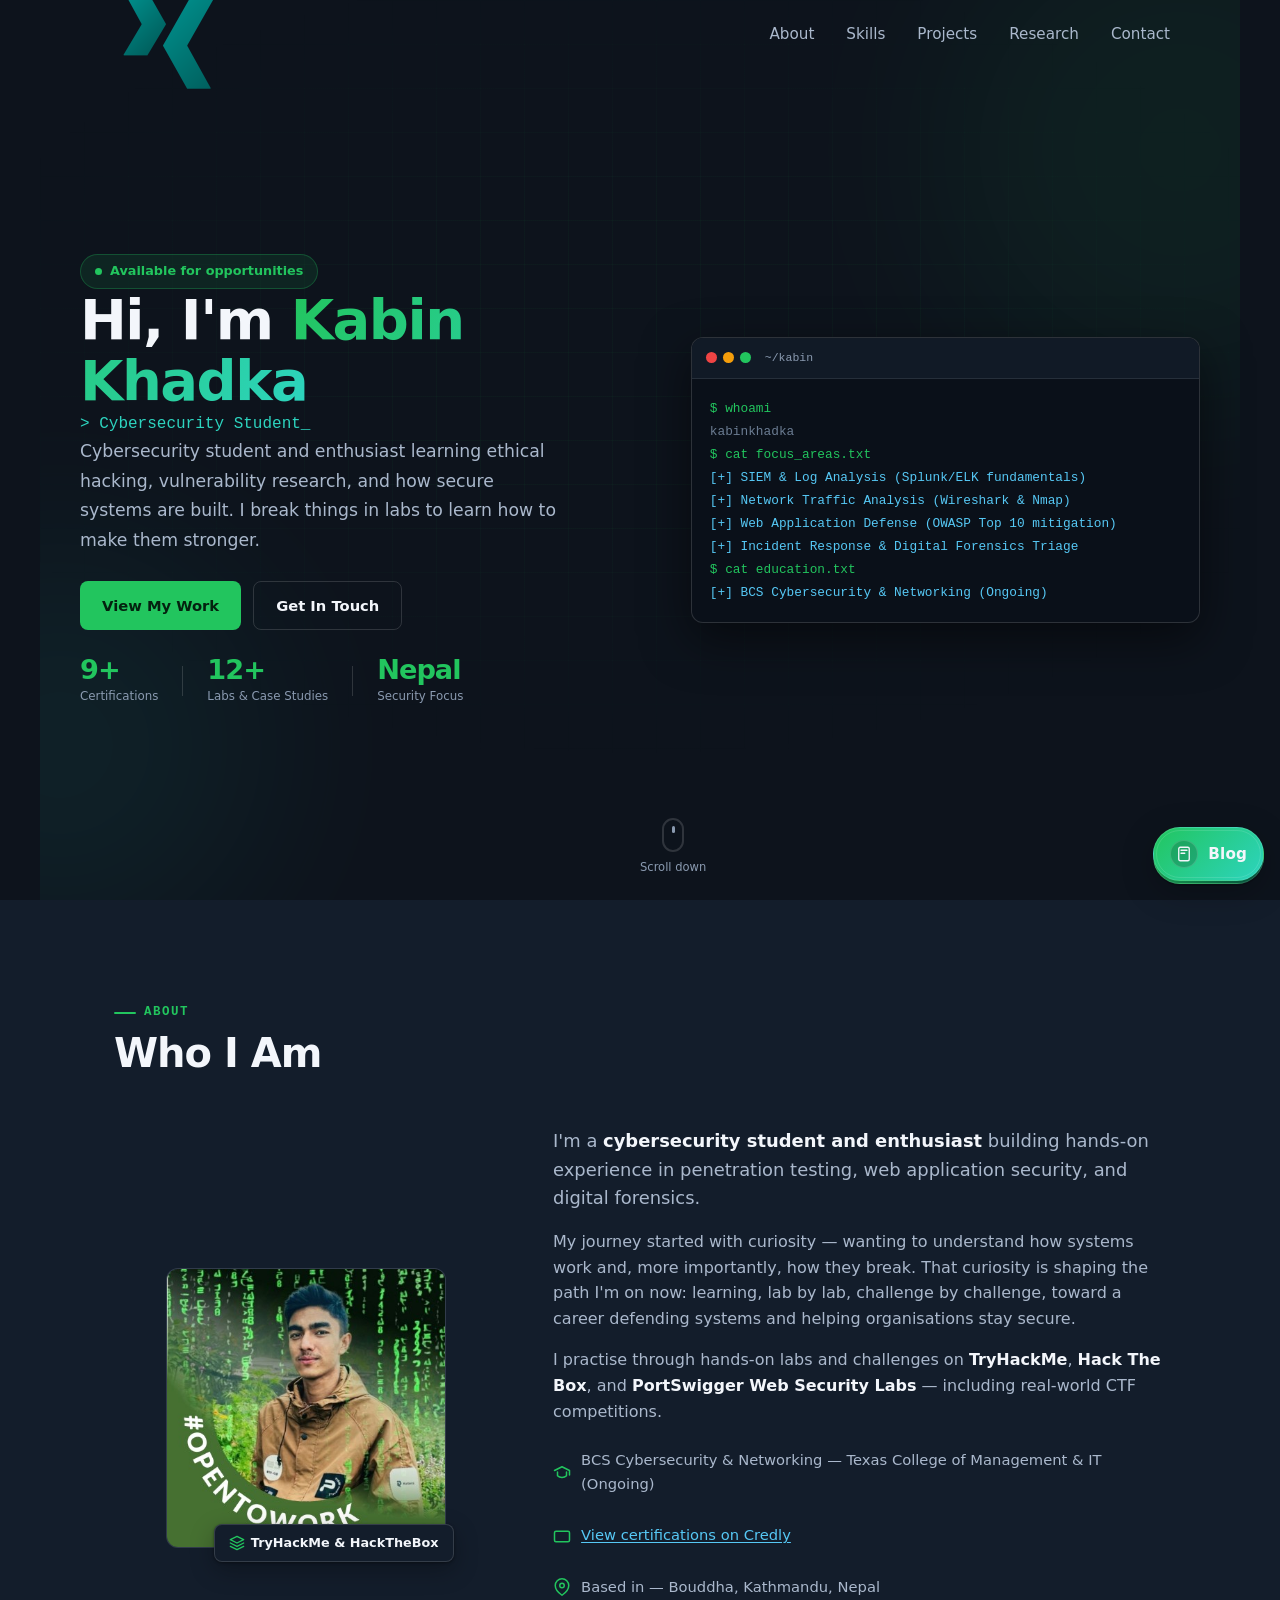
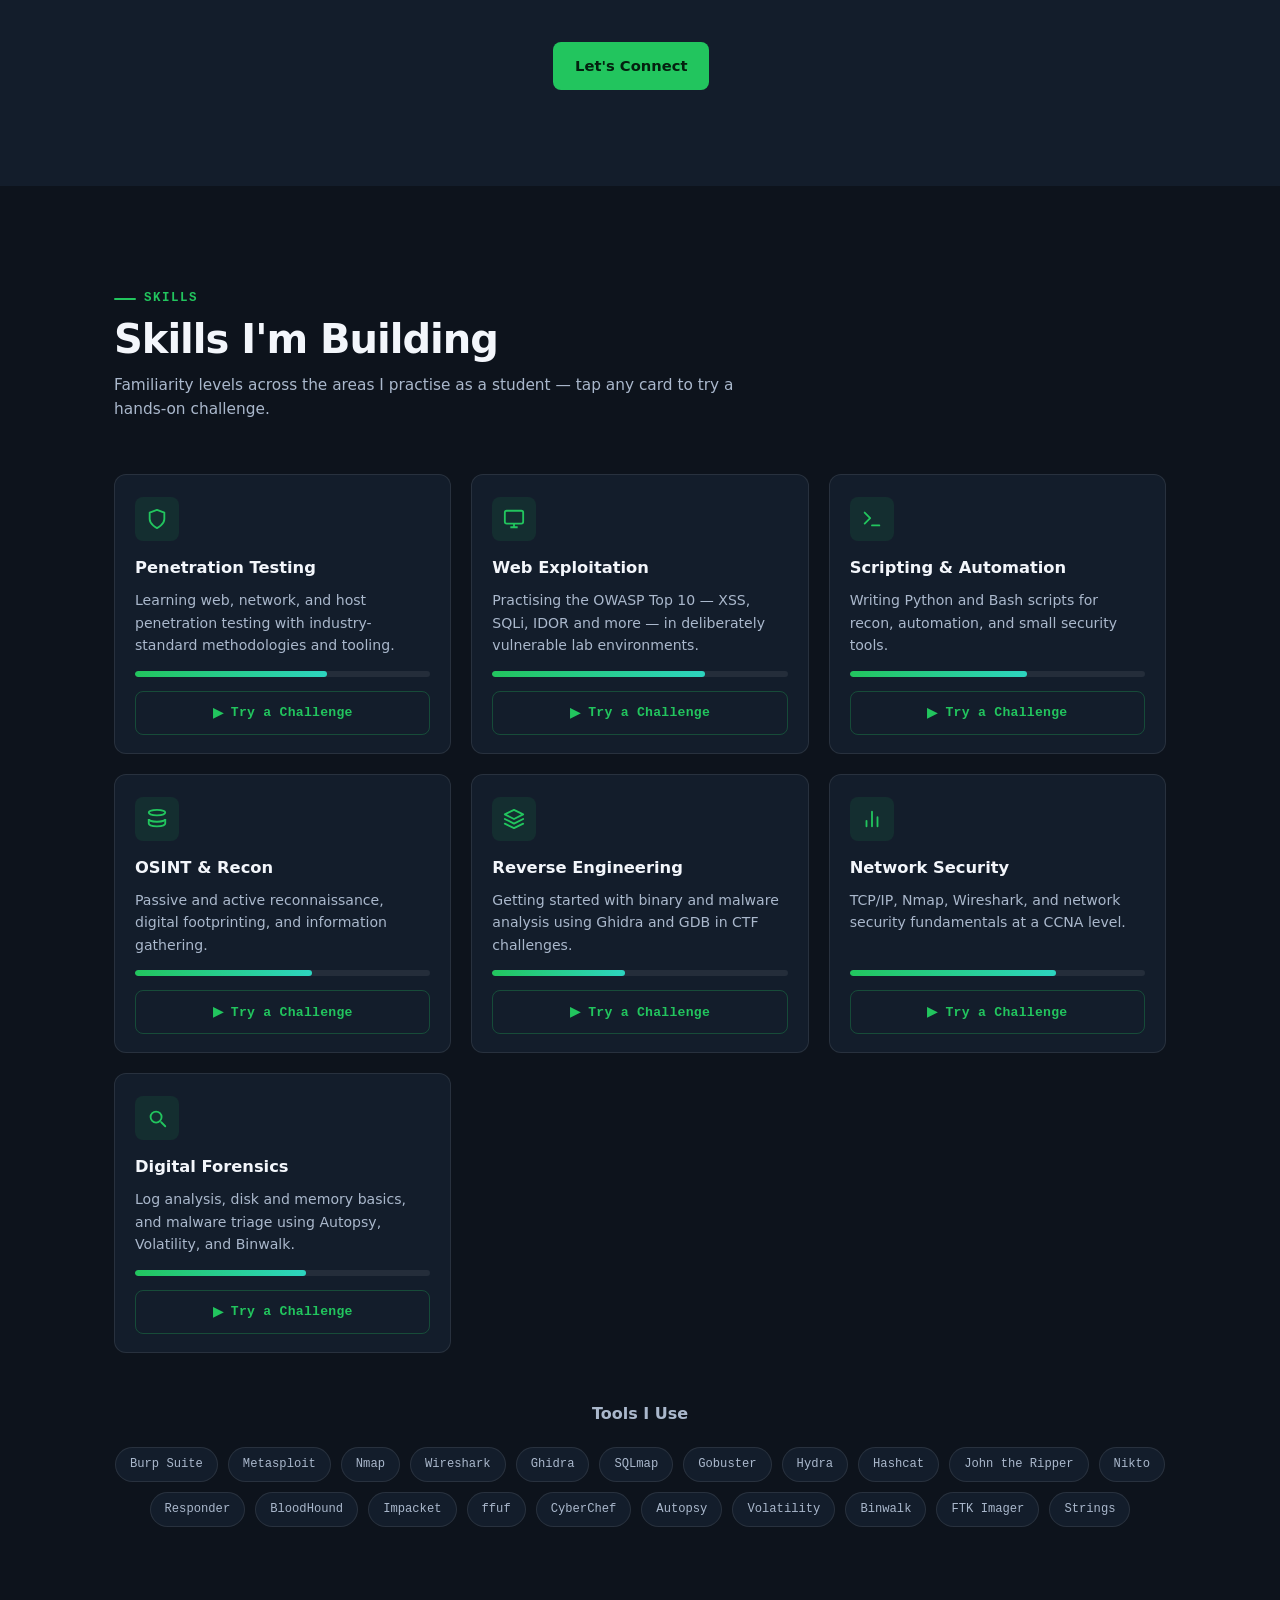
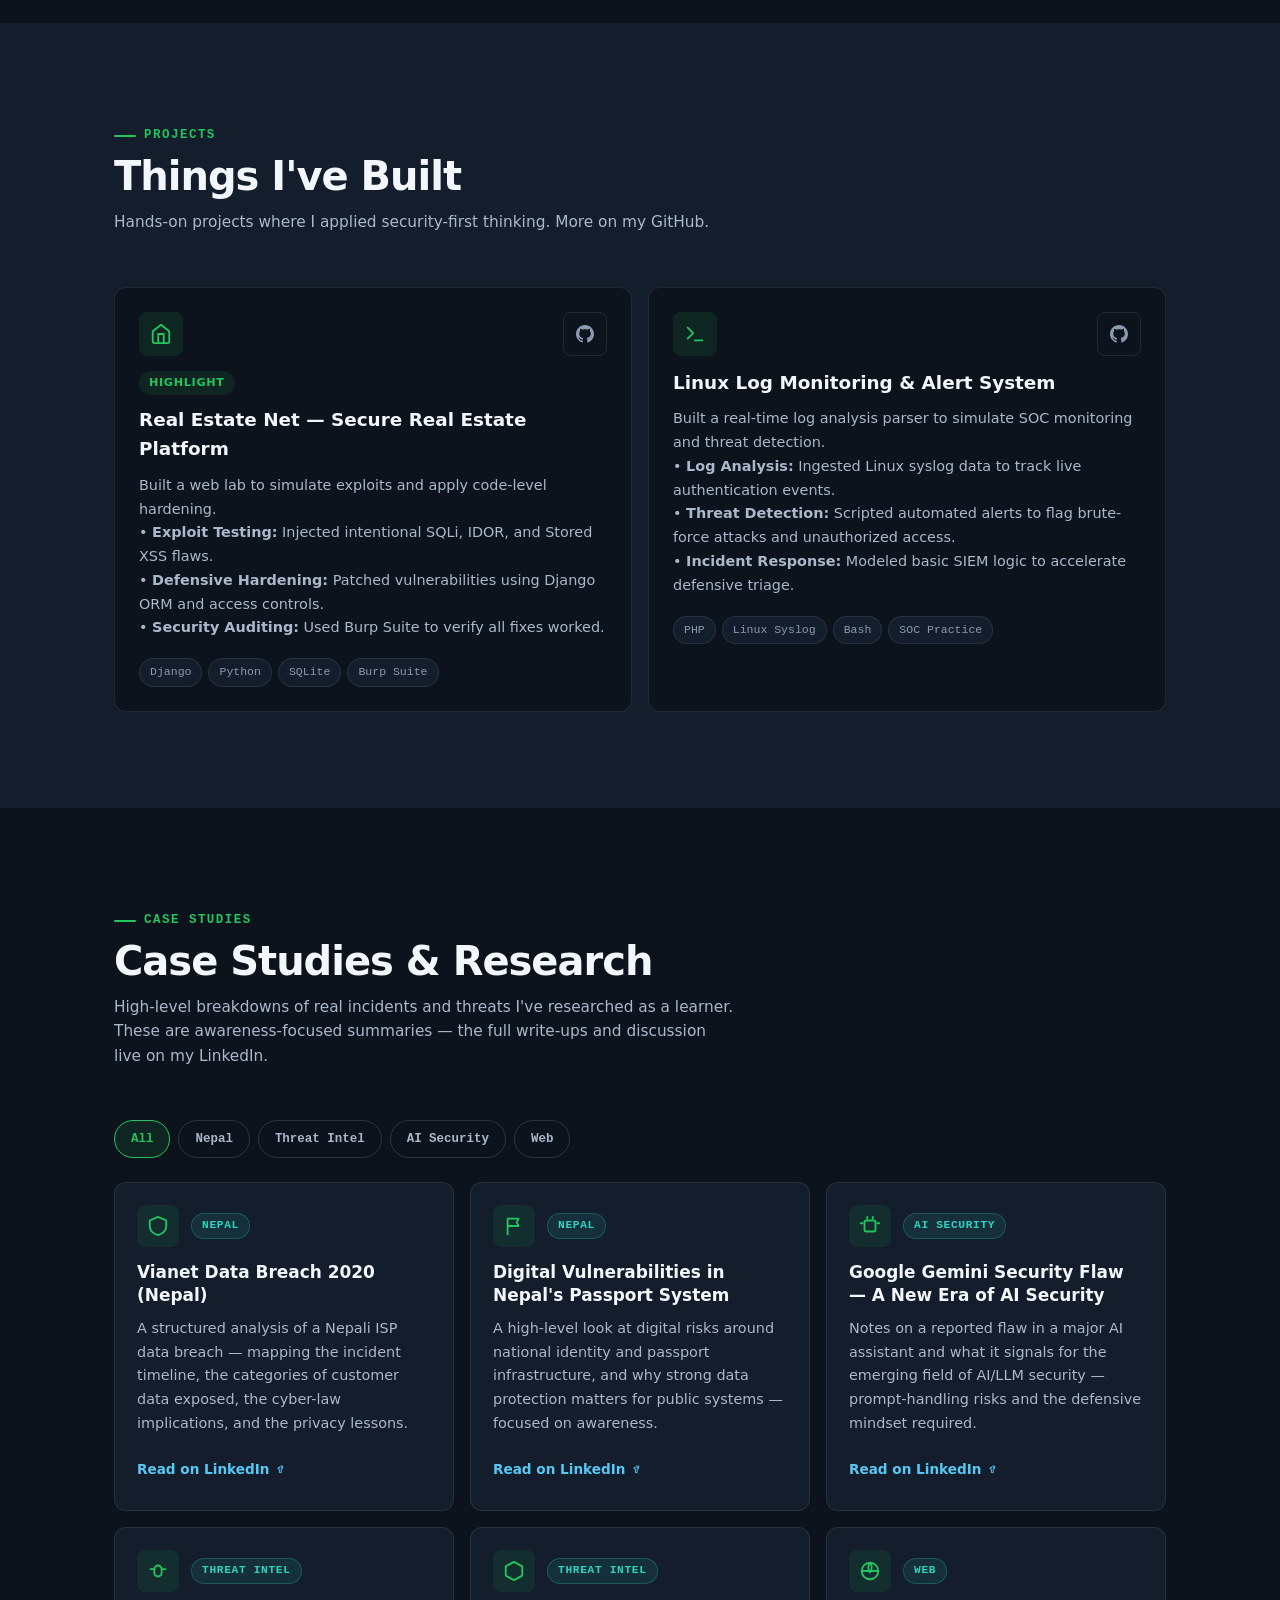
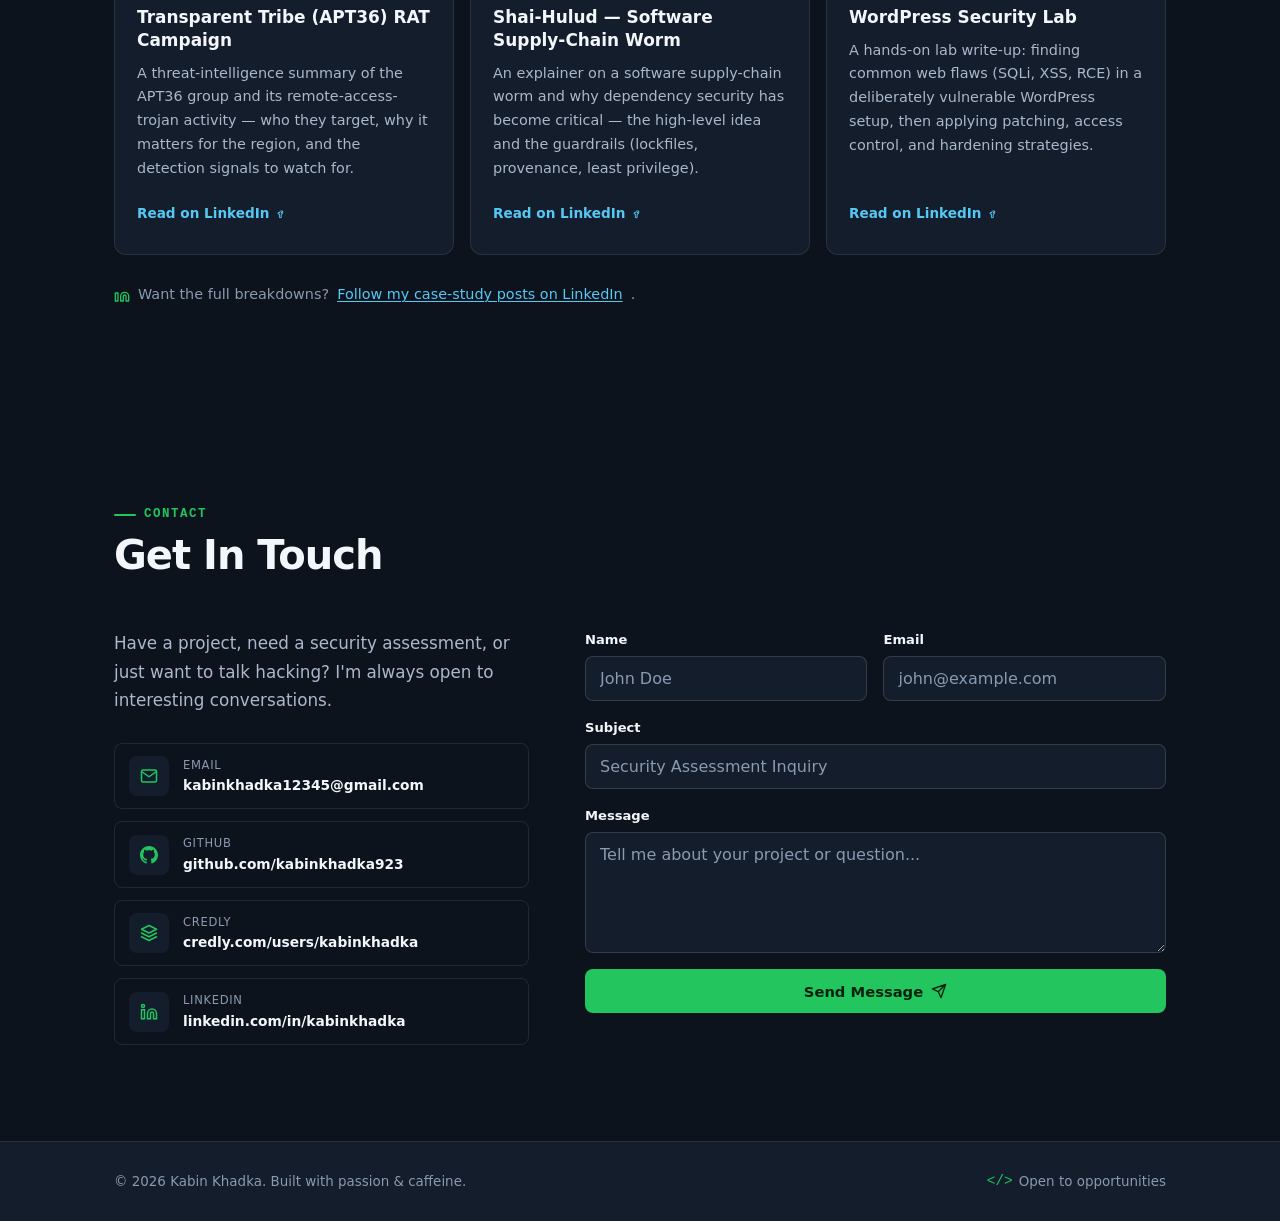
==== commit 7d140a8a: "Update index.html" ====
--- a/index.html
+++ b/index.html
@@ -119,7 +119,9 @@
   <header>
   <nav id="navbar" aria-label="Primary">
     <div class="nav-container">
-      <a href="#hero" class="nav-logo">KK<span class="dot" aria-hidden="true">.</span></a>
+      <a href="#hero" class="nav-logo">
+        <img src="./favicon.png" alt="Logo"/>
+        <span aria-hidden="true"> </span></a>
       <ul class="nav-links">
         <li><a href="#about">About</a></li>
         <li><a href="#skills">Skills</a></li>
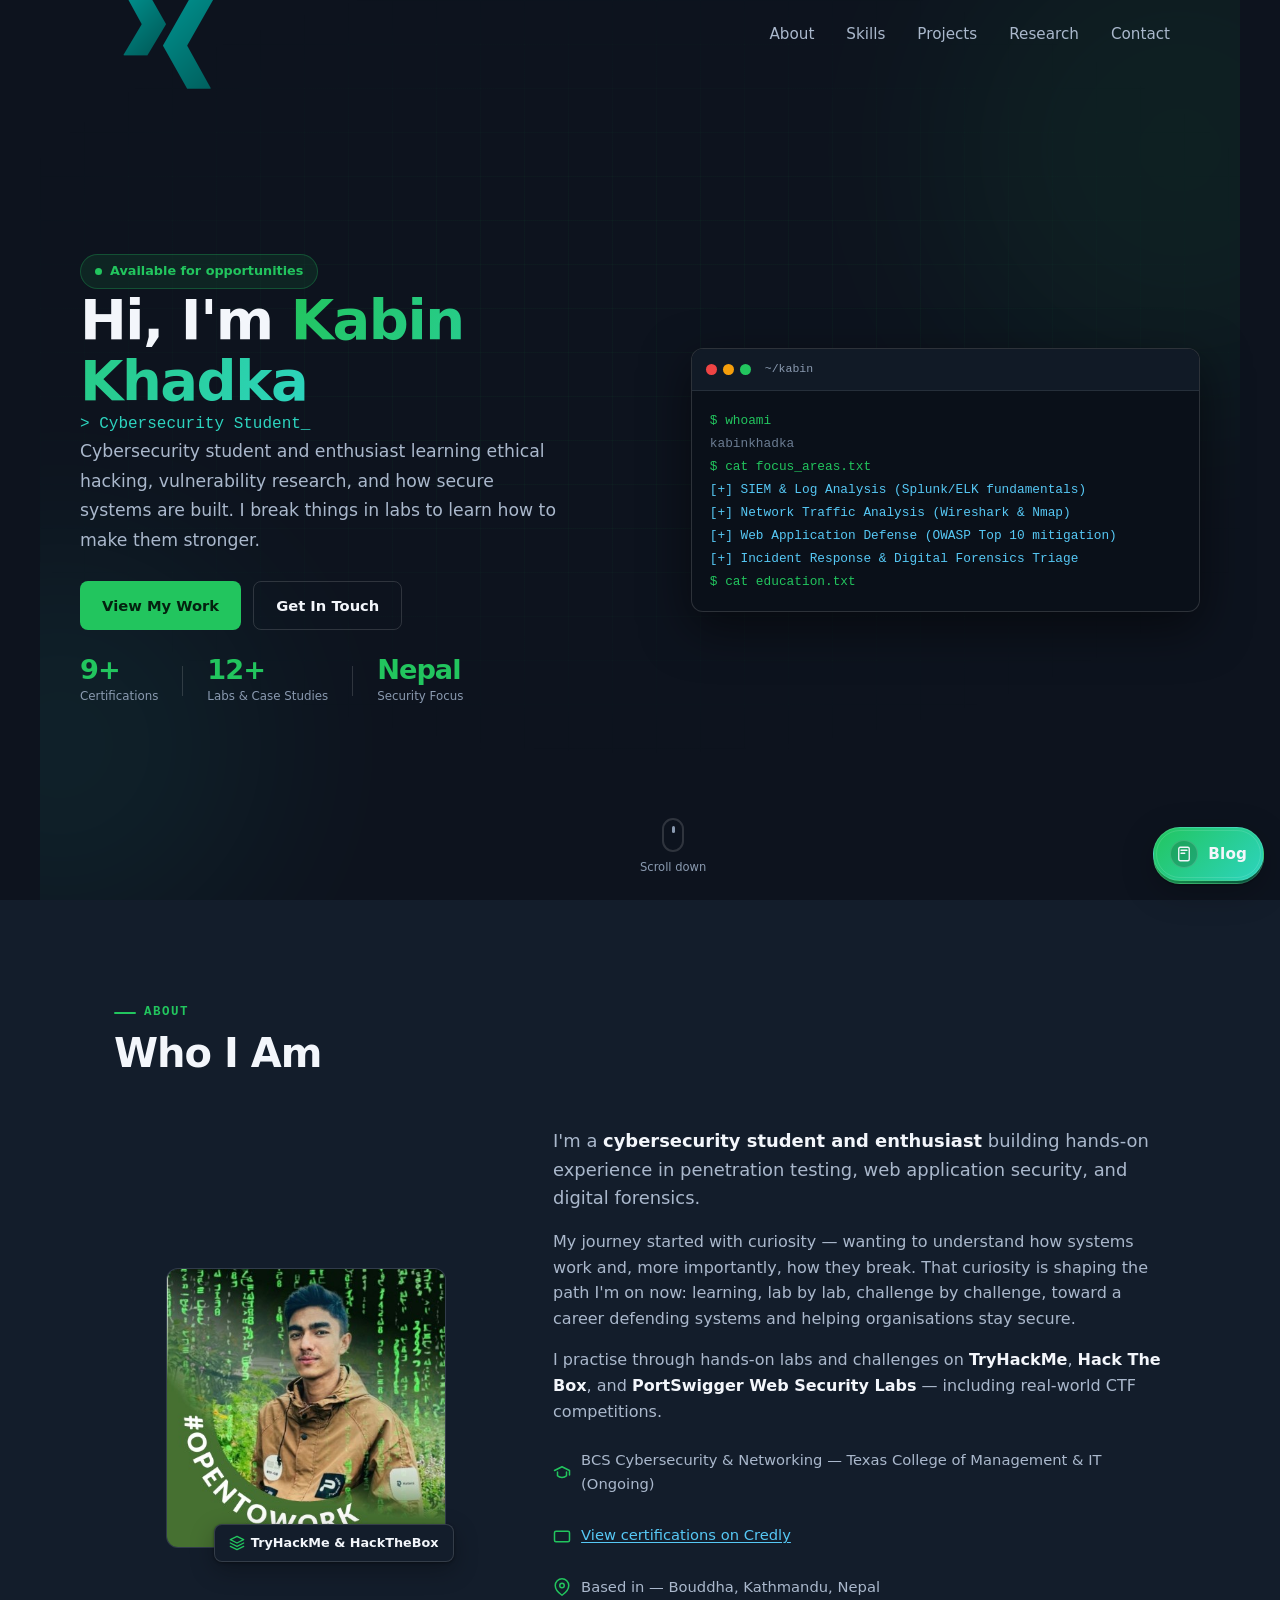
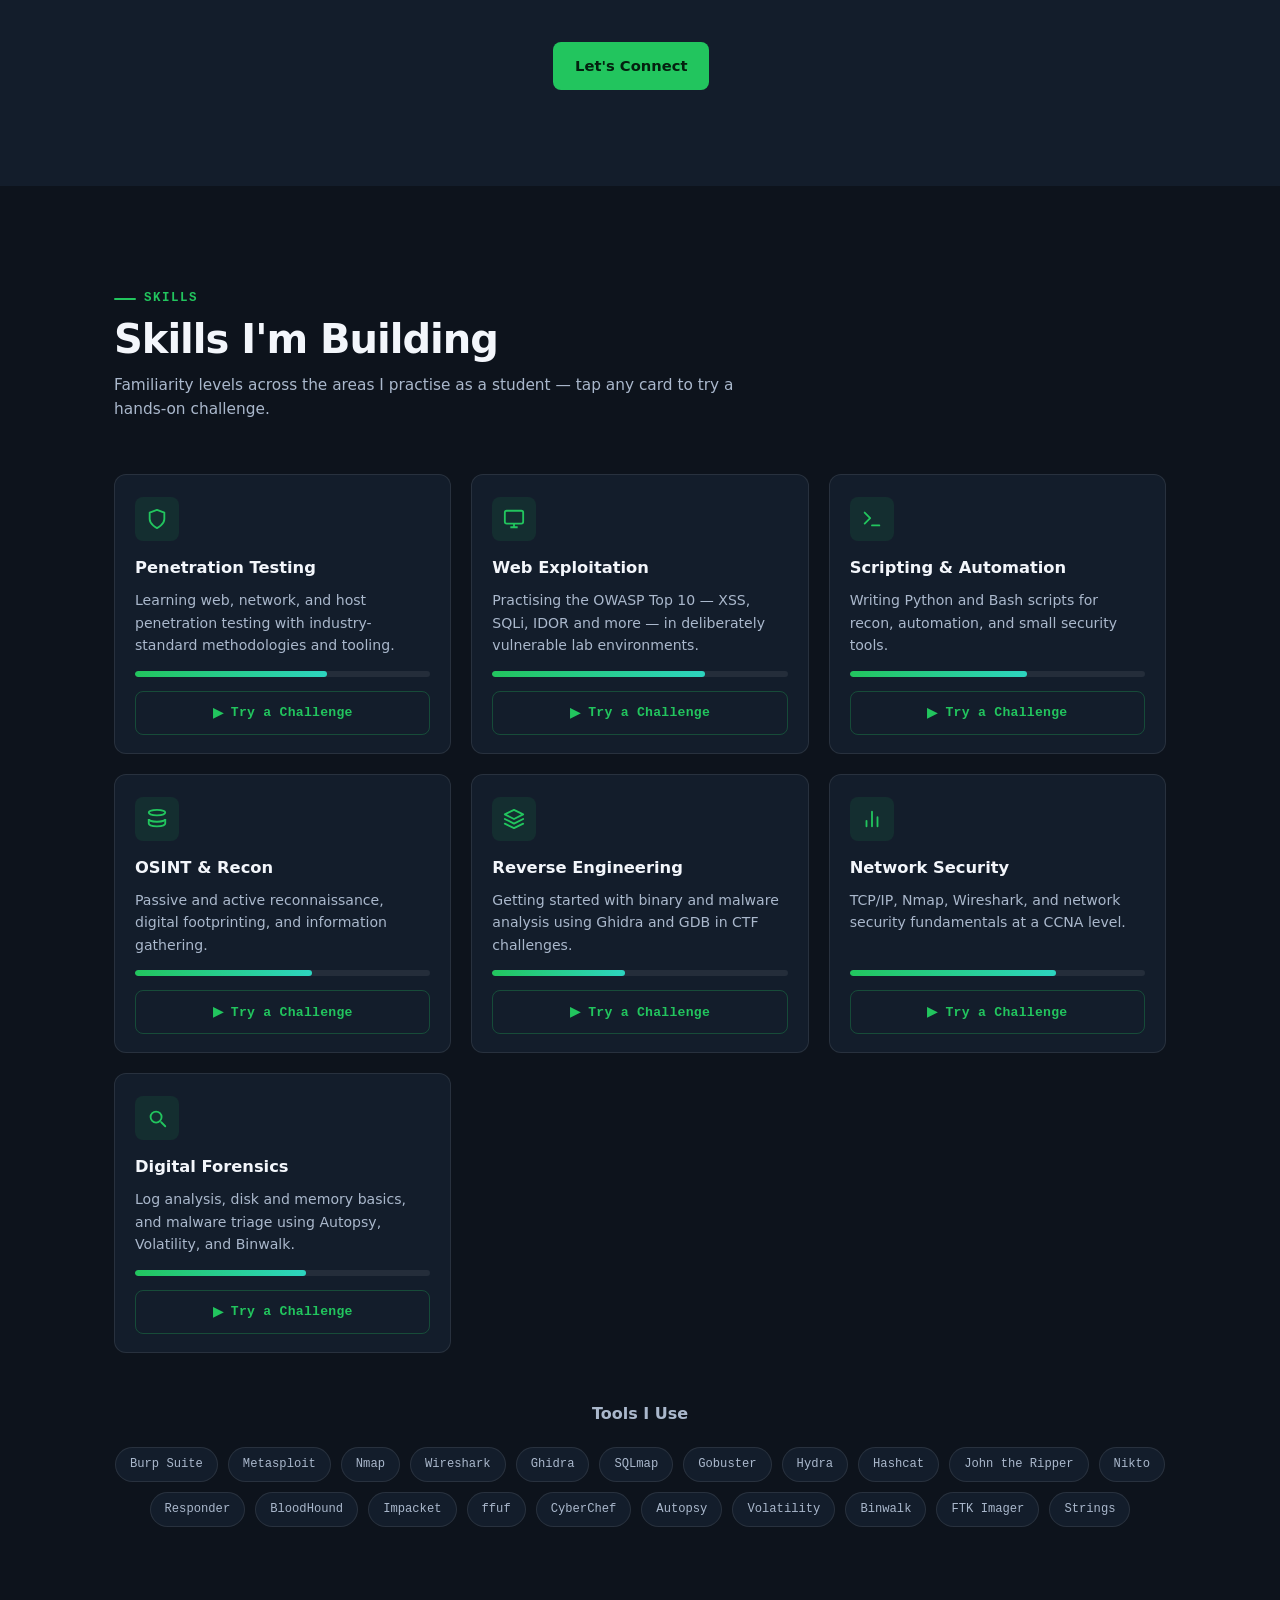
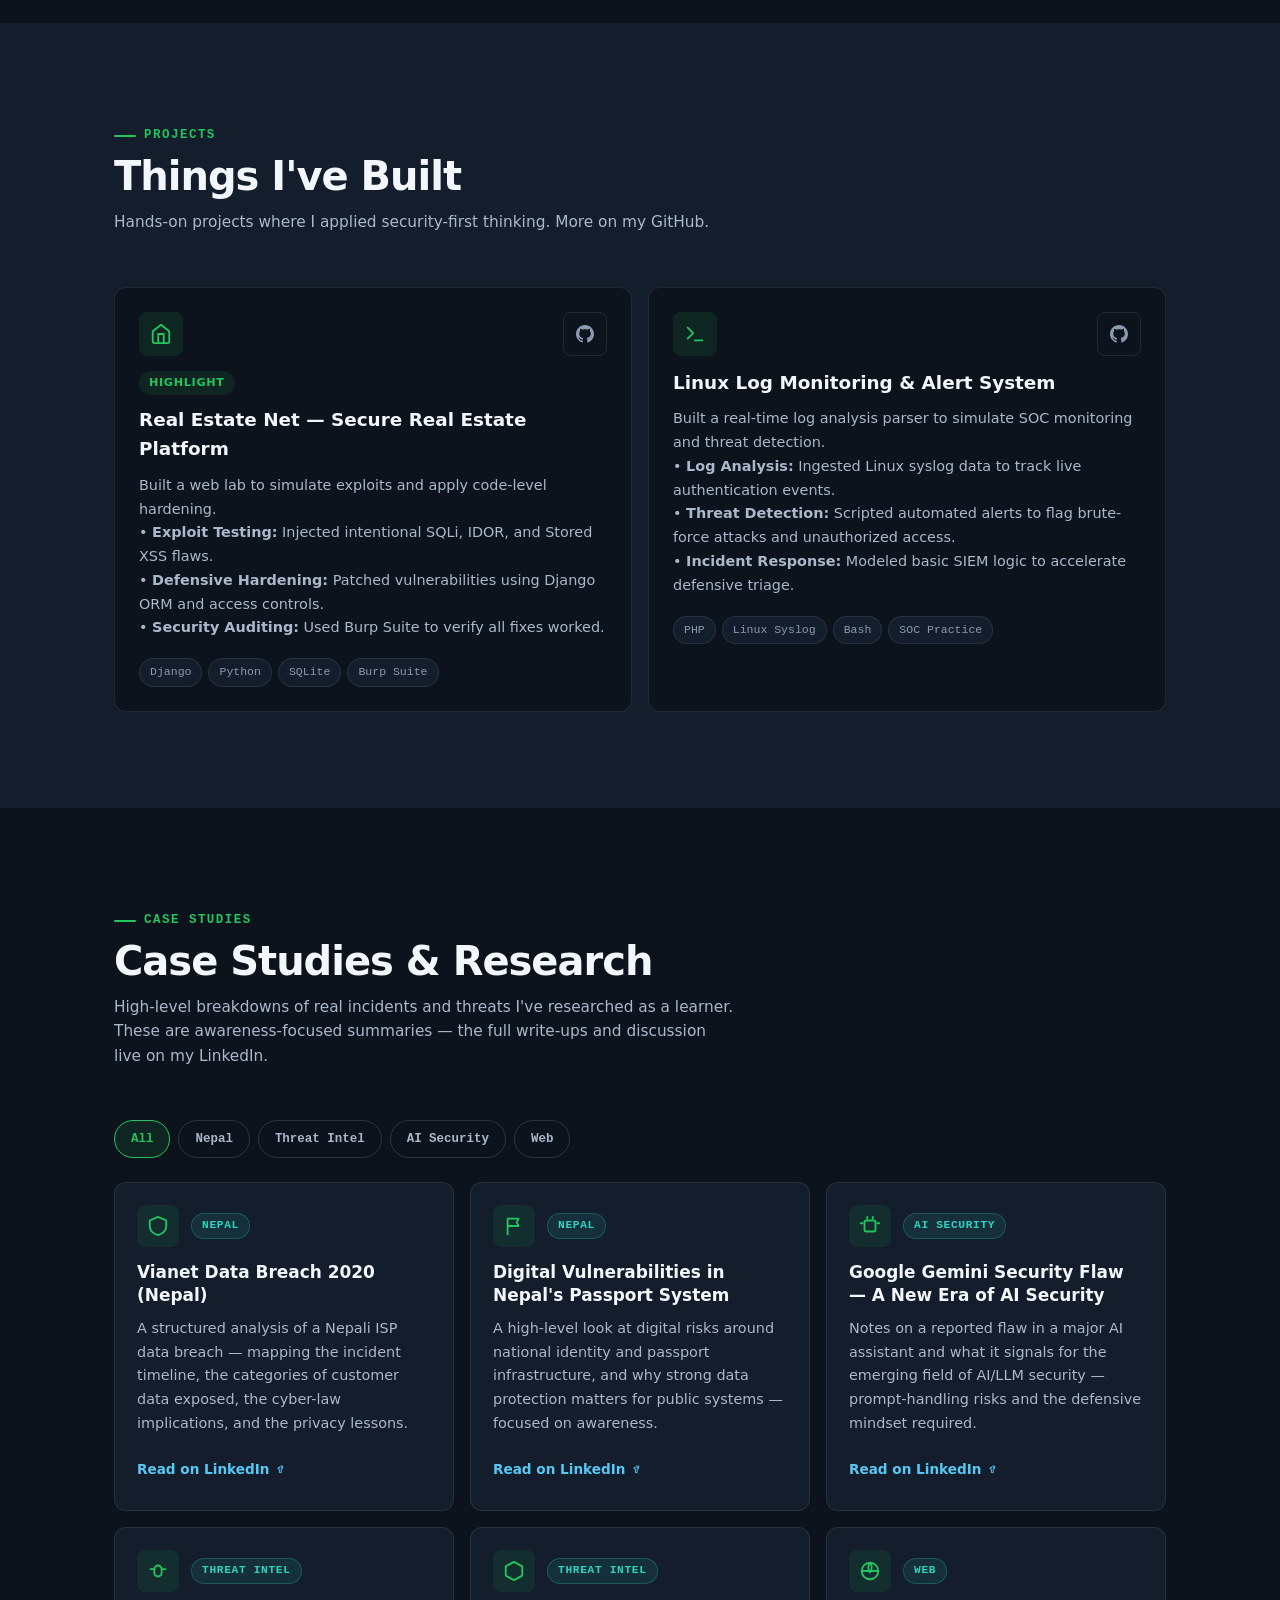
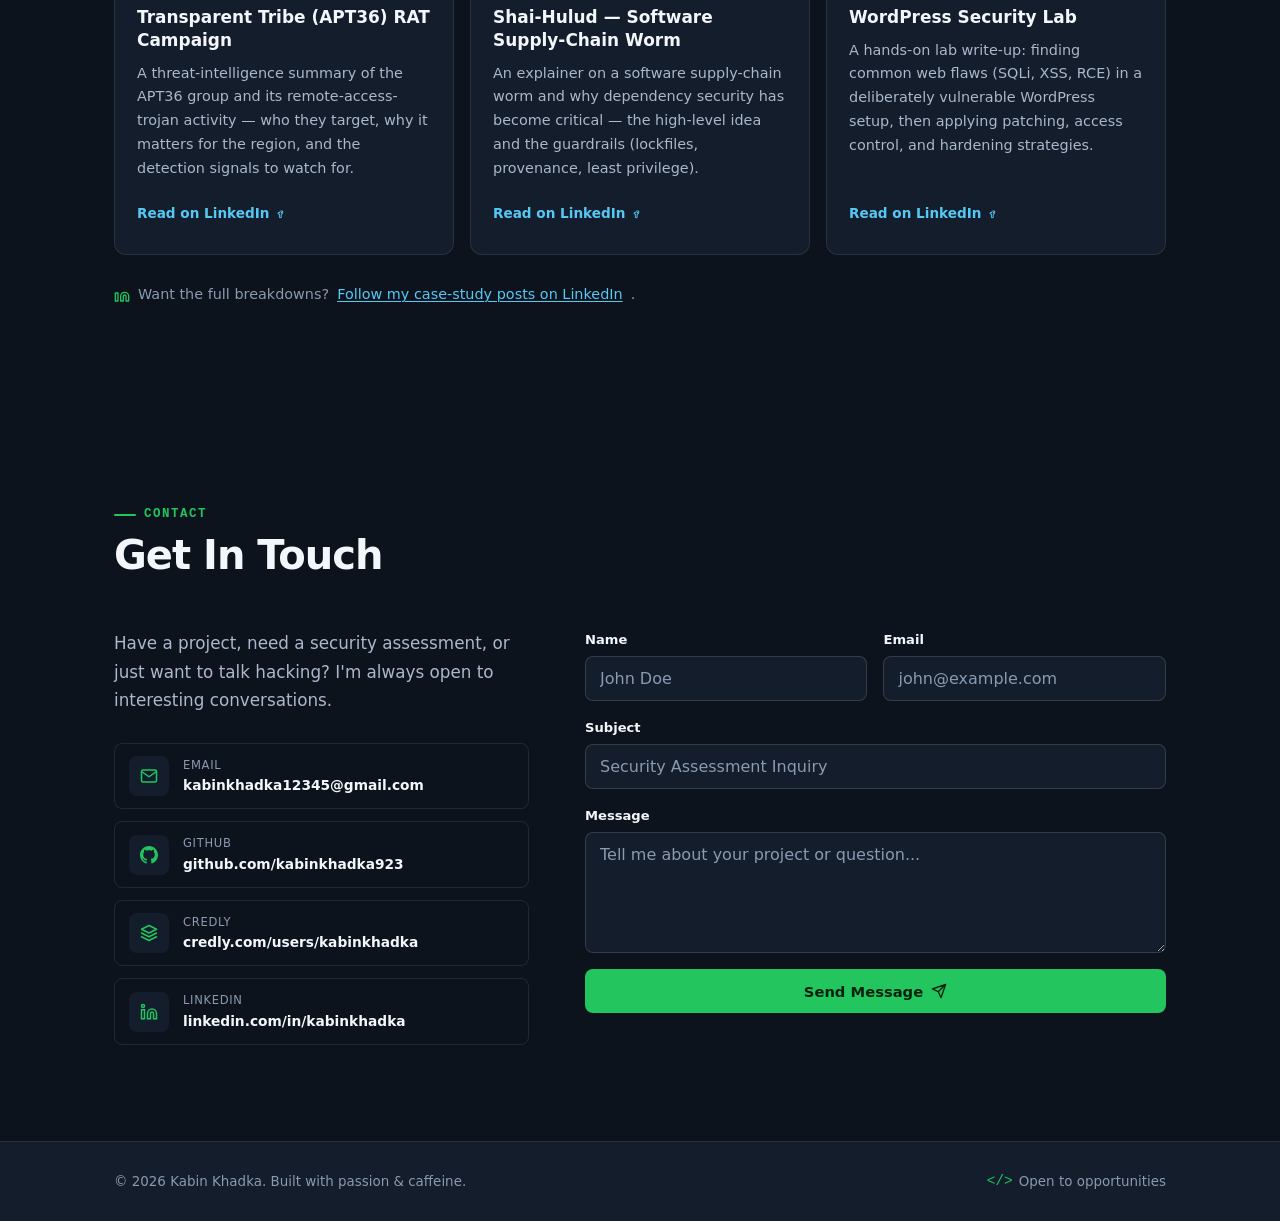
==== commit df0c9775: "Fix navbar closing tag in index.html" ====
--- a/index.html
+++ b/index.html
@@ -120,8 +120,7 @@
   <nav id="navbar" aria-label="Primary">
     <div class="nav-container">
       <a href="#hero" class="nav-logo">
-        <img src="./favicon.png" alt="Logo"/>
-        <span aria-hidden="true"> </span></a>
+        <img src="./favicon.png" alt="Logo"/></a>
       <ul class="nav-links">
         <li><a href="#about">About</a></li>
         <li><a href="#skills">Skills</a></li>
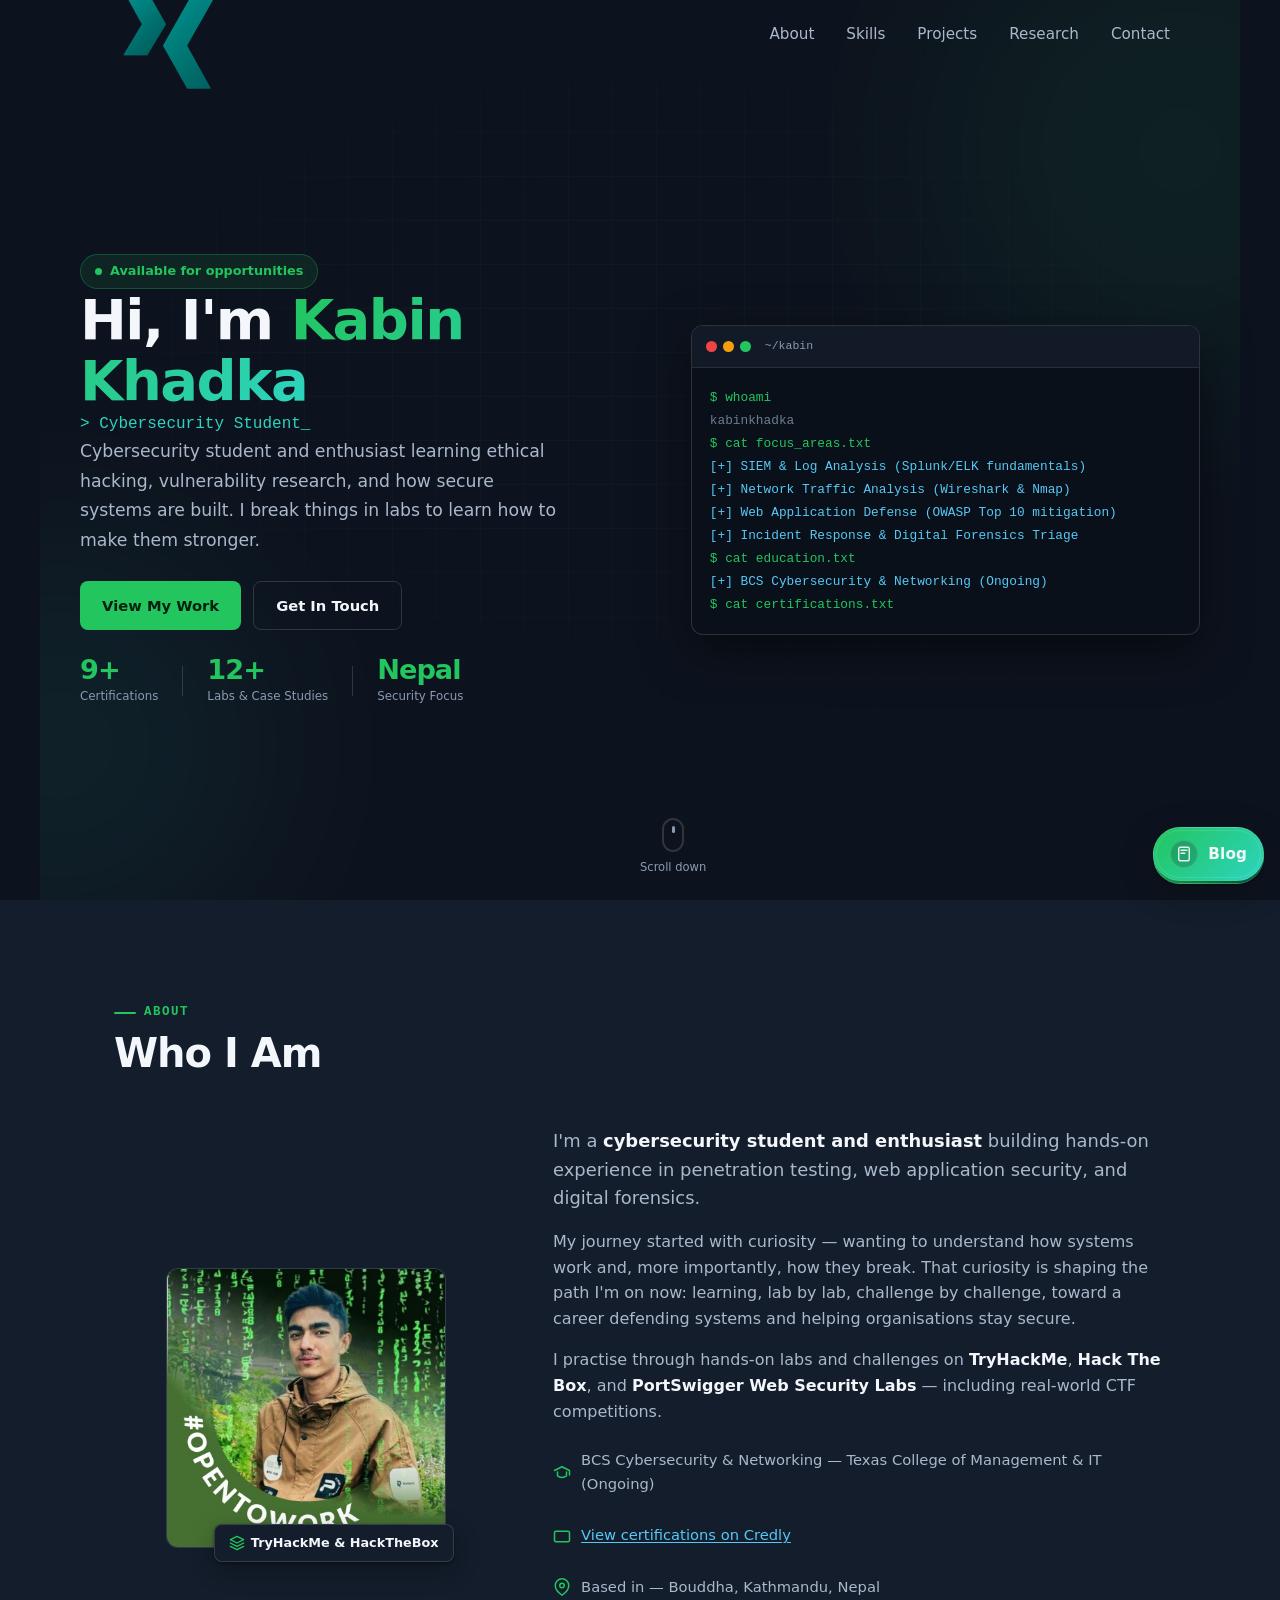
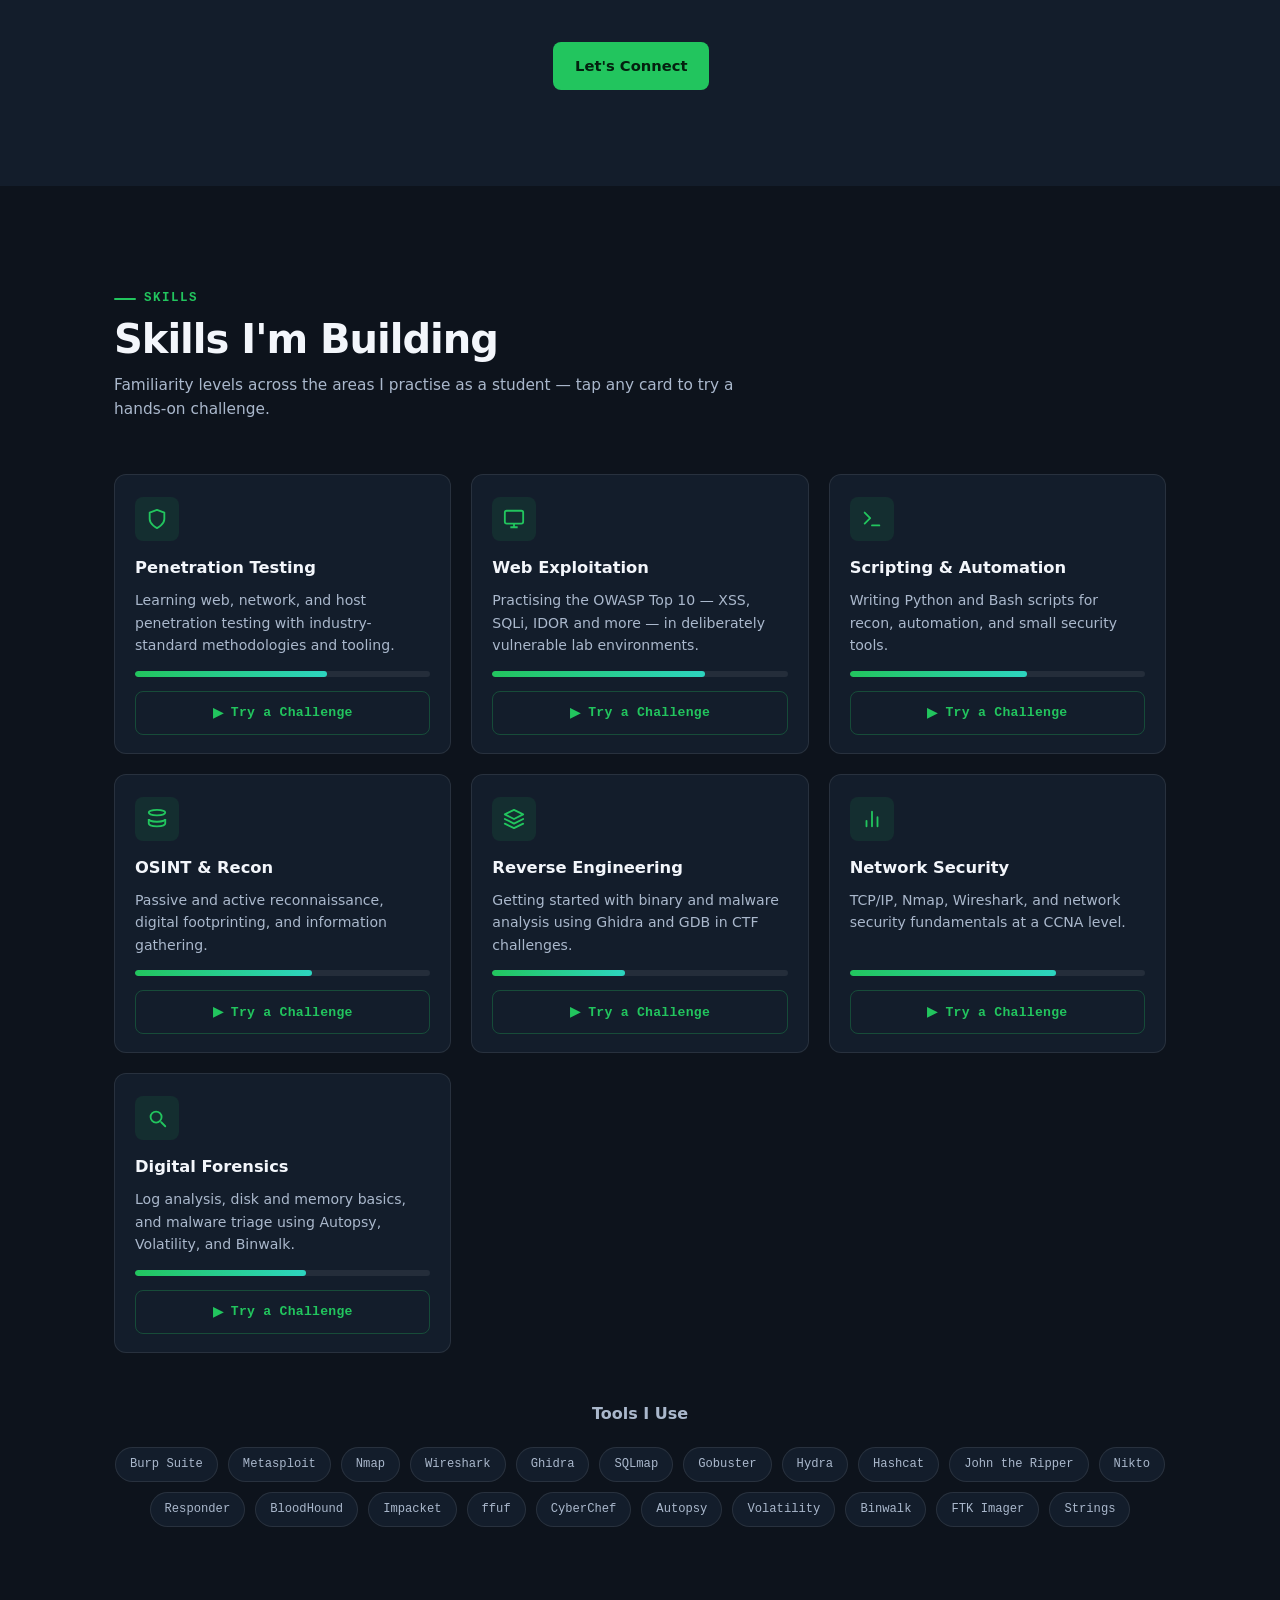
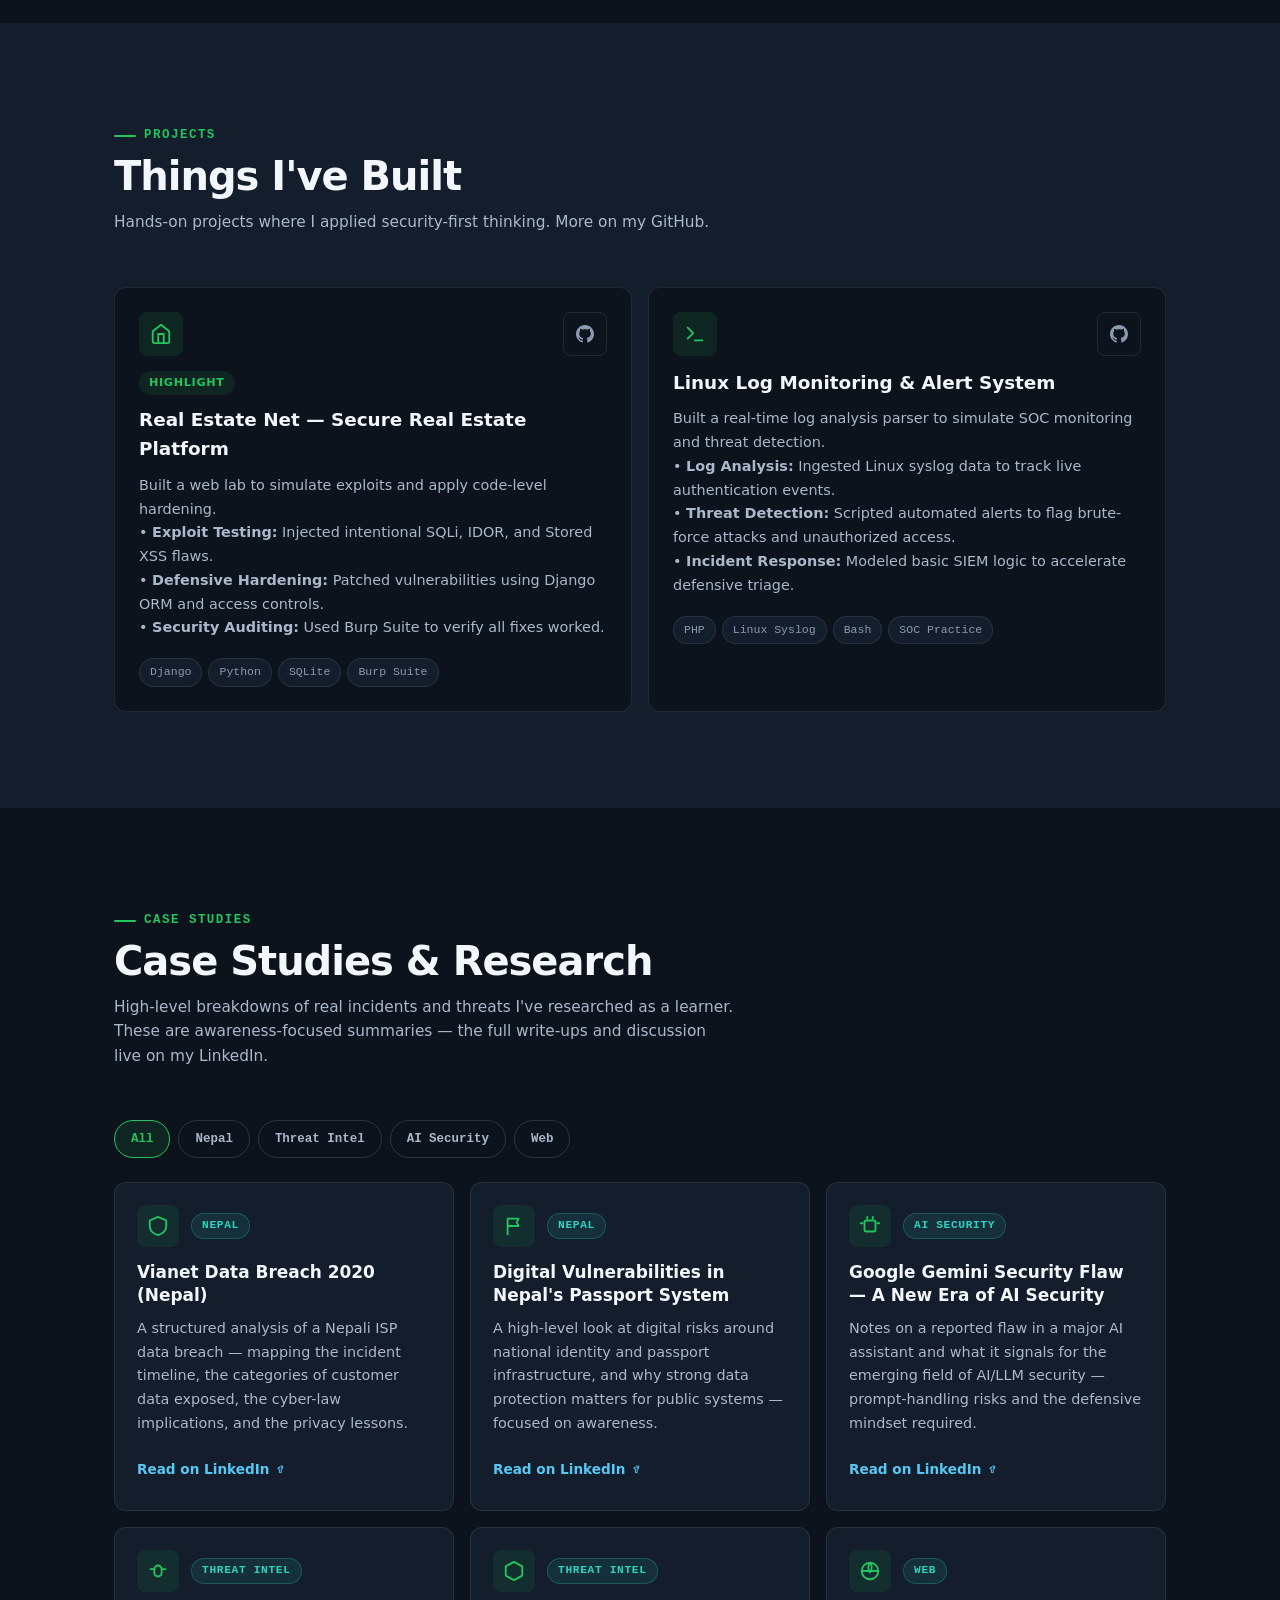
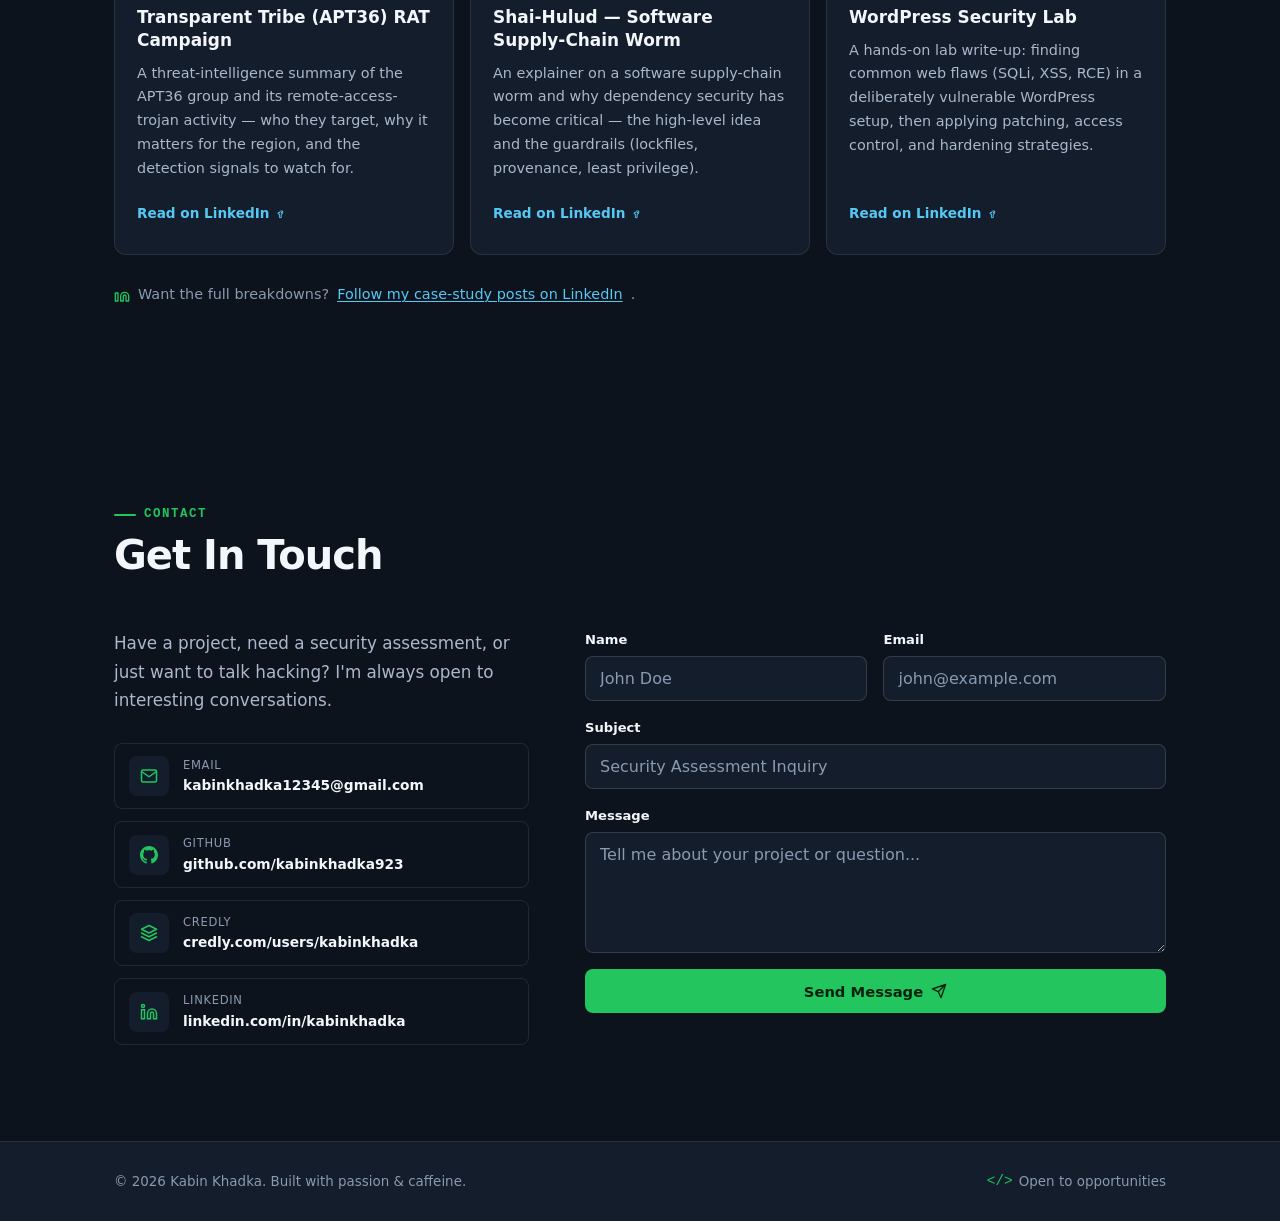
==== commit cc8115b7: "Add type attribute to favicon link" ====
--- a/index.html
+++ b/index.html
@@ -42,7 +42,7 @@
   <meta name="twitter:image" content="https://kabinkhadka.com.np/kabin-profile.jpg" />
 
   <!-- Browser icon -->
-  <link rel="icon" href="./favicon.png" />
+  <link rel="icon" type="image/png" href="./favicon.png" />
   <link rel="stylesheet" href="style.css" />
 
   <!-- Information for search engines -->
